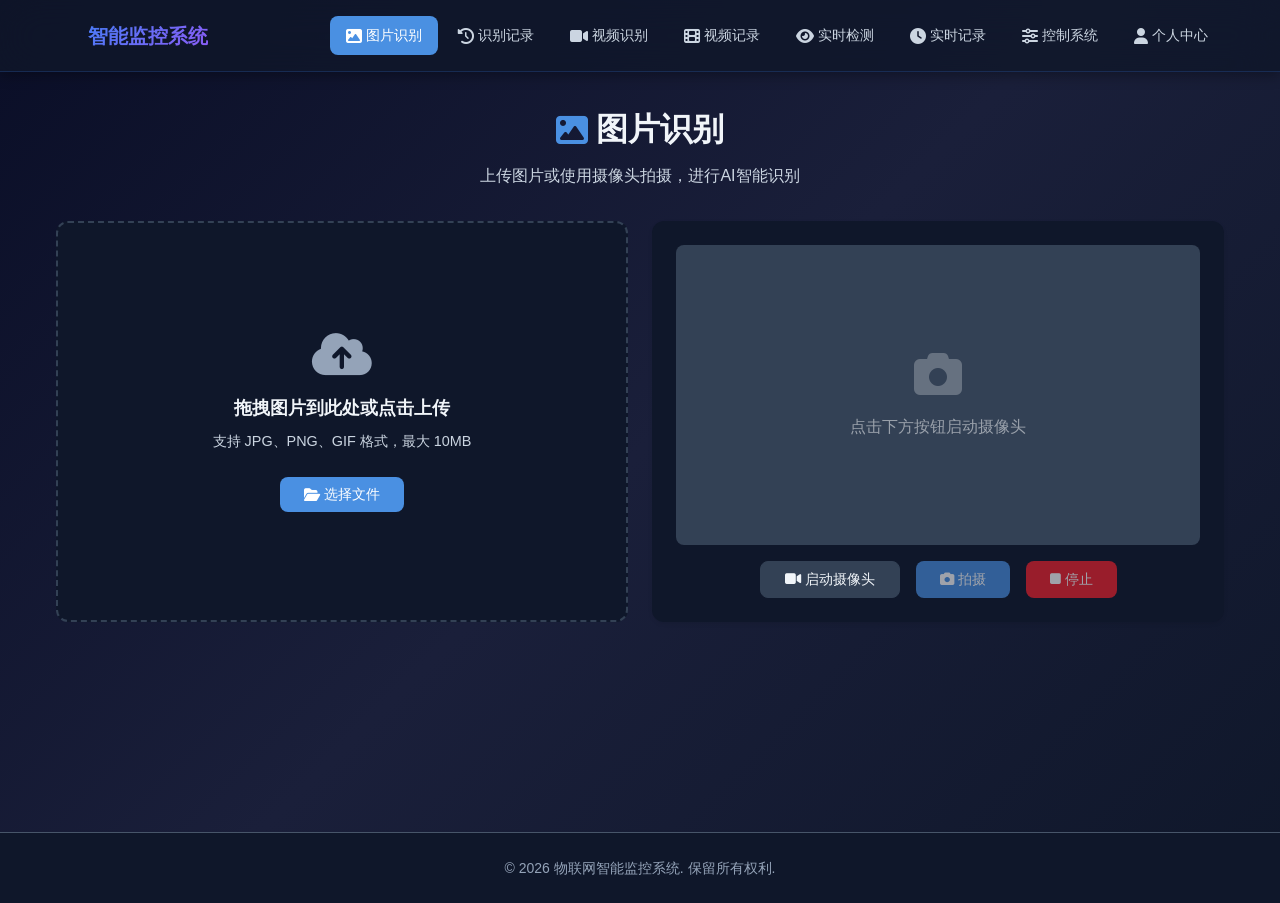
==== index.html @ 93a4303a "首次上传项目：物联网智能监控系统" ====
<!DOCTYPE html>
<html lang="zh-CN">
<head>
    <meta charset="UTF-8">
    <meta name="viewport" content="width=device-width, initial-scale=1.0">
    <meta http-equiv="X-UA-Compatible" content="IE=edge">
    <title>物联网智能监控系统</title>
    
    <!-- 引入样式文件 -->
    <link rel="stylesheet" href="css/style.css">
    <link rel="stylesheet" href="css/components.css">
    
    <!-- 引入图标库（使用Font Awesome CDN） -->
    <link rel="stylesheet" href="https://cdnjs.cloudflare.com/ajax/libs/font-awesome/6.4.0/css/all.min.css">
</head>
<body>
    <!-- 顶部导航栏 -->
    <header class="header">
        <div class="container">
            <div class="header-content">
                <div class="logo">
                    <i class="fas fa-brain"></i>
                    <span>智能监控系统</span>
                </div>
                <nav class="nav-menu" id="navMenu">
                    <a href="#image-recognition" class="nav-item active" data-section="image-recognition">
                        <i class="fas fa-image"></i>
                        <span>图片识别</span>
                    </a>
                    <a href="#recognition-records" class="nav-item" data-section="recognition-records">
                        <i class="fas fa-history"></i>
                        <span>识别记录</span>
                    </a>
                    <a href="#video-recognition" class="nav-item" data-section="video-recognition">
                        <i class="fas fa-video"></i>
                        <span>视频识别</span>
                    </a>
                    <a href="#video-records" class="nav-item" data-section="video-records">
                        <i class="fas fa-film"></i>
                        <span>视频记录</span>
                    </a>
                    <a href="#realtime-detection" class="nav-item" data-section="realtime-detection">
                        <i class="fas fa-eye"></i>
                        <span>实时检测</span>
                    </a>
                    <a href="#realtime-records" class="nav-item" data-section="realtime-records">
                        <i class="fas fa-clock"></i>
                        <span>实时记录</span>
                    </a>
                    <a href="#control-system" class="nav-item" data-section="control-system">
                        <i class="fas fa-sliders-h"></i>
                        <span>控制系统</span>
                    </a>
                    <a href="#profile" class="nav-item" data-section="profile">
                        <i class="fas fa-user"></i>
                        <span>个人中心</span>
                    </a>
                </nav>
                <button class="mobile-menu-toggle" id="mobileMenuToggle">
                    <i class="fas fa-bars"></i>
                </button>
            </div>
        </div>
    </header>

    <!-- 主内容区域 -->
    <main class="main-content">
        <div class="container">
            <!-- 板块1：图片识别 -->
            <section id="image-recognition" class="section active">
                <div class="section-header">
                    <h1><i class="fas fa-image"></i> 图片识别</h1>
                    <p class="section-description">上传图片或使用摄像头拍摄，进行AI智能识别</p>
                </div>
                
                <div class="image-recognition-container">
                    <!-- 上传区域 -->
                    <div class="upload-area" id="uploadArea">
                        <div class="upload-content">
                            <i class="fas fa-cloud-upload-alt upload-icon"></i>
                            <h3>拖拽图片到此处或点击上传</h3>
                            <p>支持 JPG、PNG、GIF 格式，最大 10MB</p>
                            <input type="file" id="fileInput" accept="image/*" hidden>
                            <button class="btn btn-primary" id="uploadBtn">
                                <i class="fas fa-folder-open"></i> 选择文件
                            </button>
                        </div>
                        <div class="upload-preview" id="uploadPreview" style="display: none;">
                            <img id="previewImage" src="" alt="预览图片">
                            <button class="btn-remove" id="removeImage">
                                <i class="fas fa-times"></i>
                            </button>
                        </div>
                    </div>

                    <!-- 摄像头拍摄区域 -->
                    <div class="camera-section">
                        <div class="camera-container" id="cameraContainer">
                            <video id="cameraVideo" autoplay playsinline style="display: none;"></video>
                            <canvas id="cameraCanvas" style="display: none;"></canvas>
                            <div class="camera-placeholder" id="cameraPlaceholder">
                                <i class="fas fa-camera"></i>
                                <p>点击下方按钮启动摄像头</p>
                            </div>
                        </div>
                        <div class="camera-controls">
                            <button class="btn btn-secondary" id="startCameraBtn">
                                <i class="fas fa-video"></i> 启动摄像头
                            </button>
                            <button class="btn btn-primary" id="captureBtn" disabled>
                                <i class="fas fa-camera"></i> 拍摄
                            </button>
                            <button class="btn btn-danger" id="stopCameraBtn" disabled>
                                <i class="fas fa-stop"></i> 停止
                            </button>
                        </div>
                    </div>

                    <!-- 识别按钮区域 -->
                    <div class="recognition-actions" id="recognitionActions" style="display: none;">
                        <button class="btn btn-primary btn-recognize" id="recognizeBtn">
                            <i class="fas fa-search"></i> 开始识别
                        </button>
                        <button class="btn btn-secondary" id="clearImageBtn">
                            <i class="fas fa-times"></i> 清除图片
                        </button>
                    </div>

                    <!-- 识别结果区域 -->
                    <div class="recognition-results" id="recognitionResults" style="display: none;">
                        <h3><i class="fas fa-check-circle"></i> 识别结果</h3>
                        <div class="results-content">
                            <div class="result-image-container">
                                <img id="resultImage" src="" alt="识别图片">
                                <canvas id="resultCanvas"></canvas>
                            </div>
                            <div class="result-details">
                                <div class="result-item">
                                    <label>识别标签：</label>
                                    <span id="resultLabel" class="result-value">-</span>
                                </div>
                                <div class="result-item">
                                    <label>置信度：</label>
                                    <span id="resultConfidence" class="result-value">-</span>
                                </div>
                                <div class="result-item">
                                    <label>识别时间：</label>
                                    <span id="resultTime" class="result-value">-</span>
                                </div>
                                <div class="result-actions">
                                    <button class="btn btn-success" id="saveResultBtn">
                                        <i class="fas fa-save"></i> 保存结果
                                    </button>
                                    <button class="btn btn-secondary" id="newRecognitionBtn">
                                        <i class="fas fa-redo"></i> 重新识别
                                    </button>
                                </div>
                            </div>
                        </div>
                    </div>
                </div>
            </section>

            <!-- 板块2：识别记录 -->
            <section id="recognition-records" class="section">
                <div class="section-header">
                    <h1><i class="fas fa-history"></i> 识别记录</h1>
                    <p class="section-description">查看历史图片识别结果</p>
                </div>
                
                <div class="recognition-records-container">
                    <!-- 工具栏：搜索、筛选、批量操作 -->
                    <div class="records-toolbar card">
                        <div class="toolbar-left">
                            <!-- 搜索框 -->
                            <div class="search-box">
                                <i class="fas fa-search"></i>
                                <input type="text" id="searchInput" placeholder="搜索识别标签或时间...">
                                <button class="btn-clear-search" id="clearSearchBtn" style="display: none;">
                                    <i class="fas fa-times"></i>
                                </button>
                            </div>
                            
                            <!-- 筛选器 -->
                            <select id="filterLabel" class="filter-select">
                                <option value="all">全部标签</option>
                                <option value="人员">人员</option>
                                <option value="车辆">车辆</option>
                                <option value="动物">动物</option>
                                <option value="建筑物">建筑物</option>
                                <option value="植物">植物</option>
                                <option value="设备">设备</option>
                                <option value="标志牌">标志牌</option>
                                <option value="障碍物">障碍物</option>
                                <option value="其他物体">其他物体</option>
                            </select>
                            
                            <select id="filterDate" class="filter-select">
                                <option value="all">全部时间</option>
                                <option value="today">今天</option>
                                <option value="week">本周</option>
                                <option value="month">本月</option>
                            </select>
                        </div>
                        
                        <div class="toolbar-right">
                            <!-- 批量操作按钮 -->
                            <div class="batch-actions" id="batchActions" style="display: none;">
                                <span class="selected-count" id="selectedCount">已选择 0 项</span>
                                <button class="btn btn-danger btn-sm" id="batchDeleteBtn">
                                    <i class="fas fa-trash"></i> 批量删除
                                </button>
                            </div>
                            
                            <!-- 全选/取消全选 -->
                            <button class="btn btn-secondary btn-sm" id="toggleSelectAllBtn">
                                <i class="fas fa-check-square"></i> 全选
                            </button>
                            
                            <!-- 刷新按钮 -->
                            <button class="btn btn-secondary btn-sm" id="refreshRecordsBtn">
                                <i class="fas fa-sync-alt"></i> 刷新
                            </button>
                        </div>
                    </div>
                    
                    <!-- 记录列表 -->
                    <div class="records-list" id="recordsList">
                        <!-- 记录卡片将通过JavaScript动态生成 -->
                        <div class="empty-state" id="emptyState">
                            <i class="fas fa-inbox"></i>
                            <p>暂无识别记录</p>
                            <p class="empty-hint">在"图片识别"板块进行识别后，记录会显示在这里</p>
                        </div>
                    </div>
                    
                    <!-- 分页（可选） -->
                    <div class="records-pagination" id="recordsPagination" style="display: none;">
                        <button class="btn btn-secondary btn-sm" id="prevPageBtn" disabled>
                            <i class="fas fa-chevron-left"></i> 上一页
                        </button>
                        <span class="page-info" id="pageInfo">第 1 页，共 1 页</span>
                        <button class="btn btn-secondary btn-sm" id="nextPageBtn" disabled>
                            下一页 <i class="fas fa-chevron-right"></i>
                        </button>
                    </div>
                </div>
            </section>

            <!-- 板块3：视频识别 -->
            <section id="video-recognition" class="section">
                <div class="section-header">
                    <h1><i class="fas fa-video"></i> 视频识别</h1>
                    <p class="section-description">上传视频或实时视频流识别</p>
                </div>
                
                <div class="video-recognition-container">
                    <!-- 左侧：视频播放区域 -->
                    <div class="video-player-section">
                        <!-- 上传区域 -->
                        <div class="video-upload-area" id="videoUploadArea">
                            <div class="upload-content">
                                <i class="fas fa-cloud-upload-alt upload-icon"></i>
                                <h3>拖拽视频到此处或点击上传</h3>
                                <p>支持 MP4、AVI、MOV 格式，最大 500MB</p>
                                <input type="file" id="videoFileInput" accept="video/*" hidden>
                                <button class="btn btn-primary btn-upload" id="uploadVideoBtn">
                                    <i class="fas fa-folder-open"></i> 选择文件
                                </button>
                            </div>
                        </div>
                        
                        <!-- 视频播放器 -->
                        <div class="video-player-wrapper" id="videoPlayerWrapper" style="display: none;">
                            <div class="video-container">
                                <video id="videoPlayer" controls></video>
                                <canvas id="detectionCanvas"></canvas>
                                <div class="detection-overlay-info" id="overlayInfo"></div>
                            </div>
                            <div class="video-controls">
                                <button class="btn btn-success" id="startDetectionBtn">
                                    <i class="fas fa-play"></i> 开始识别
                                </button>
                                <button class="btn btn-danger" id="stopDetectionBtn" style="display: none;">
                                    <i class="fas fa-stop"></i> 停止识别
                                </button>
                                <button class="btn btn-secondary" id="clearVideoBtn">
                                    <i class="fas fa-times"></i> 清除
                                </button>
                            </div>
                        </div>
                        
                        <!-- WebRTC实时流占位 -->
                        <div class="realtime-stream-section" id="realtimeStreamSection" style="display: none;">
                            <div class="stream-placeholder">
                                <i class="fas fa-satellite-dish"></i>
                                <h3>实时视频流</h3>
                                <p>未来接入WebRTC实时视频流</p>
                                <button class="btn btn-primary" id="connectStreamBtn">
                                    <i class="fas fa-plug"></i> 连接视频流
                                </button>
                            </div>
                        </div>
                    </div>
                    
                    <!-- 右侧：识别结果面板 -->
                    <div class="recognition-results-panel">
                        <div class="panel-header">
                            <h3><i class="fas fa-list"></i> 识别结果</h3>
                            <button class="btn btn-sm btn-secondary" id="clearResultsBtn">
                                <i class="fas fa-trash"></i> 清空
                            </button>
                        </div>
                        <div class="results-list" id="resultsList">
                            <div class="empty-results">
                                <i class="fas fa-inbox"></i>
                                <p>暂无识别结果</p>
                                <p class="hint">上传视频并开始识别后，结果将显示在这里</p>
                            </div>
                        </div>
                    </div>
                </div>
            </section>

            <!-- 板块4：视频记录 -->
            <section id="video-records" class="section">
                <div class="section-header">
                    <h1><i class="fas fa-film"></i> 视频记录</h1>
                    <p class="section-description">查看历史视频识别记录</p>
                </div>
                
                <div class="video-records-container">
                    <!-- 工具栏 -->
                    <div class="video-records-toolbar card">
                        <div class="toolbar-left">
                            <div class="search-box">
                                <i class="fas fa-search"></i>
                                <input type="text" id="videoSearchInput" placeholder="搜索视频名称或时间...">
                                <button class="btn-clear" id="clearVideoSearchBtn" style="display: none;">
                                    <i class="fas fa-times"></i>
                                </button>
                            </div>
                            <select id="videoFilterStatus" class="filter-select">
                                <option value="all">全部状态</option>
                                <option value="completed">已完成</option>
                                <option value="processing">处理中</option>
                                <option value="failed">失败</option>
                            </select>
                        </div>
                        <div class="toolbar-right">
                            <button class="btn btn-secondary btn-sm" id="refreshVideoRecordsBtn">
                                <i class="fas fa-sync-alt"></i> 刷新
                            </button>
                        </div>
                    </div>
                    
                    <!-- 视频记录列表 -->
                    <div class="video-records-grid" id="videoRecordsGrid">
                        <!-- 记录卡片将通过JavaScript动态生成 -->
                    </div>
                    
                    <!-- 分页 -->
                    <div class="video-pagination" id="videoPagination"></div>
                </div>
            </section>

            <!-- 板块5：实时检测 -->
            <section id="realtime-detection" class="section">
                <div class="section-header">
                    <h1><i class="fas fa-eye"></i> 实时检测</h1>
                    <p class="section-description">实时监控画面和检测结果</p>
                </div>
                
                <div class="realtime-detection-container">
                    <!-- 主要内容区域 -->
                    <div class="detection-main">
                        <!-- 控制面板 -->
                        <div class="detection-controls card">
                            <div class="control-group">
                                <h3><i class="fas fa-sliders-h"></i> 检测控制</h3>
                                <div class="control-buttons-group">
                                    <button class="btn btn-success" id="startDetectionBtn">
                                        <i class="fas fa-play"></i> 开始检测
                                    </button>
                                    <button class="btn btn-danger" id="stopDetectionBtn" disabled>
                                        <i class="fas fa-stop"></i> 停止检测
                                    </button>
                                    <button class="btn btn-secondary" id="refreshCamerasBtn">
                                        <i class="fas fa-sync-alt"></i> 刷新画面
                                    </button>
                                </div>
                            </div>
                            
                            <div class="control-group">
                                <h4><i class="fas fa-cog"></i> 检测参数</h4>
                                <div class="param-controls">
                                    <div class="param-item">
                                        <label for="detectionSensitivity">检测灵敏度</label>
                                        <input type="range" id="detectionSensitivity" min="1" max="10" value="5" step="1">
                                        <span class="param-value" id="sensitivityValue">5</span>
                                    </div>
                                    <div class="param-item">
                                        <label for="detectionInterval">检测间隔 (秒)</label>
                                        <input type="number" id="detectionInterval" min="1" max="60" value="2" step="1">
                                    </div>
                                    <div class="param-item">
                                        <label>
                                            <input type="checkbox" id="enableAlerts" checked>
                                            启用报警通知
                                        </label>
                                    </div>
                                    <div class="param-item">
                                        <label>
                                            <input type="checkbox" id="enableSound" checked>
                                            启用声音提示
                                        </label>
                                    </div>
                                </div>
                            </div>
                        </div>
                        
                        <!-- 摄像头画面网格 -->
                        <div class="camera-grid" id="cameraGrid">
                            <!-- 摄像头1 -->
                            <div class="camera-item">
                                <div class="camera-header">
                                    <span class="camera-name">摄像头 01</span>
                                    <span class="camera-status online">
                                        <i class="fas fa-circle"></i> 在线
                                    </span>
                                </div>
                                <div class="camera-view" id="cameraView1">
                                    <canvas class="camera-canvas" id="cameraCanvas1"></canvas>
                                    <div class="detection-overlay" id="overlay1"></div>
                                    <div class="camera-placeholder">
                                        <i class="fas fa-video"></i>
                                        <p>等待启动...</p>
                                    </div>
                                </div>
                                <div class="camera-info">
                                    <span class="detection-count" id="count1">检测: 0</span>
                                    <span class="last-detection" id="last1">--</span>
                                </div>
                            </div>
                            
                            <!-- 摄像头2 -->
                            <div class="camera-item">
                                <div class="camera-header">
                                    <span class="camera-name">摄像头 02</span>
                                    <span class="camera-status online">
                                        <i class="fas fa-circle"></i> 在线
                                    </span>
                                </div>
                                <div class="camera-view" id="cameraView2">
                                    <canvas class="camera-canvas" id="cameraCanvas2"></canvas>
                                    <div class="detection-overlay" id="overlay2"></div>
                                    <div class="camera-placeholder">
                                        <i class="fas fa-video"></i>
                                        <p>等待启动...</p>
                                    </div>
                                </div>
                                <div class="camera-info">
                                    <span class="detection-count" id="count2">检测: 0</span>
                                    <span class="last-detection" id="last2">--</span>
                                </div>
                            </div>
                            
                            <!-- 摄像头3 -->
                            <div class="camera-item">
                                <div class="camera-header">
                                    <span class="camera-name">摄像头 03</span>
                                    <span class="camera-status offline">
                                        <i class="fas fa-circle"></i> 离线
                                    </span>
                                </div>
                                <div class="camera-view" id="cameraView3">
                                    <canvas class="camera-canvas" id="cameraCanvas3"></canvas>
                                    <div class="detection-overlay" id="overlay3"></div>
                                    <div class="camera-placeholder">
                                        <i class="fas fa-video-slash"></i>
                                        <p>摄像头离线</p>
                                    </div>
                                </div>
                                <div class="camera-info">
                                    <span class="detection-count" id="count3">检测: 0</span>
                                    <span class="last-detection" id="last3">--</span>
                                </div>
                            </div>
                            
                            <!-- 摄像头4 -->
                            <div class="camera-item">
                                <div class="camera-header">
                                    <span class="camera-name">摄像头 04</span>
                                    <span class="camera-status online">
                                        <i class="fas fa-circle"></i> 在线
                                    </span>
                                </div>
                                <div class="camera-view" id="cameraView4">
                                    <canvas class="camera-canvas" id="cameraCanvas4"></canvas>
                                    <div class="detection-overlay" id="overlay4"></div>
                                    <div class="camera-placeholder">
                                        <i class="fas fa-video"></i>
                                        <p>等待启动...</p>
                                    </div>
                                </div>
                                <div class="camera-info">
                                    <span class="detection-count" id="count4">检测: 0</span>
                                    <span class="last-detection" id="last4">--</span>
                                </div>
                            </div>
                        </div>
                    </div>
                    
                    <!-- 侧边栏：统计和报警 -->
                    <div class="detection-sidebar">
                        <!-- 检测统计 -->
                        <div class="statistics-panel card">
                            <h3><i class="fas fa-chart-bar"></i> 检测统计</h3>
                            <div class="stats-grid">
                                <div class="stat-card">
                                    <div class="stat-icon total">
                                        <i class="fas fa-eye"></i>
                                    </div>
                                    <div class="stat-content">
                                        <div class="stat-value" id="totalDetections">0</div>
                                        <div class="stat-label">总检测数</div>
                                    </div>
                                </div>
                                <div class="stat-card">
                                    <div class="stat-icon active">
                                        <i class="fas fa-video"></i>
                                    </div>
                                    <div class="stat-content">
                                        <div class="stat-value" id="activeCameras">0</div>
                                        <div class="stat-label">在线摄像头</div>
                                    </div>
                                </div>
                                <div class="stat-card">
                                    <div class="stat-icon alerts">
                                        <i class="fas fa-bell"></i>
                                    </div>
                                    <div class="stat-content">
                                        <div class="stat-value" id="totalAlerts">0</div>
                                        <div class="stat-label">报警次数</div>
                                    </div>
                                </div>
                                <div class="stat-card">
                                    <div class="stat-icon objects">
                                        <i class="fas fa-object-group"></i>
                                    </div>
                                    <div class="stat-content">
                                        <div class="stat-value" id="detectedObjects">0</div>
                                        <div class="stat-label">检测对象</div>
                                    </div>
                                </div>
                            </div>
                        </div>
                        
                        <!-- 报警通知 -->
                        <div class="alerts-panel card">
                            <div class="panel-header">
                                <h3><i class="fas fa-bell"></i> 报警通知</h3>
                                <button class="btn btn-sm btn-secondary" id="clearAlertsBtn">
                                    <i class="fas fa-trash"></i> 清空
                                </button>
                            </div>
                            <div class="alerts-list" id="alertsList">
                                <div class="empty-alerts">
                                    <i class="fas fa-bell-slash"></i>
                                    <p>暂无报警信息</p>
                                </div>
                            </div>
                        </div>
                    </div>
                </div>
            </section>

            <!-- 板块6：实时记录 -->
            <section id="realtime-records" class="section">
                <div class="section-header">
                    <h1><i class="fas fa-clock"></i> 实时记录</h1>
                    <p class="section-description">实时检测的历史记录</p>
                </div>
                
                <div class="realtime-records-container">
                    <!-- 工具栏 -->
                    <div class="records-toolbar card">
                        <div class="toolbar-left">
                            <div class="search-box">
                                <i class="fas fa-search"></i>
                                <input type="text" id="realtimeSearchInput" placeholder="搜索事件、设备或时间...">
                                <button class="btn-clear-search" id="clearRealtimeSearchBtn" style="display: none;">
                                    <i class="fas fa-times"></i>
                                </button>
                            </div>
                            <select id="realtimeFilterType" class="filter-select">
                                <option value="all">全部类型</option>
                                <option value="detection">检测事件</option>
                                <option value="alert">报警事件</option>
                                <option value="control">控制事件</option>
                                <option value="status">状态变化</option>
                            </select>
                            <select id="realtimeFilterDate" class="filter-select">
                                <option value="all">全部时间</option>
                                <option value="today">今天</option>
                                <option value="week">本周</option>
                                <option value="month">本月</option>
                            </select>
                        </div>
                        <div class="toolbar-right">
                            <button class="btn btn-secondary btn-sm" id="exportRecordsBtn">
                                <i class="fas fa-download"></i> 导出
                            </button>
                            <button class="btn btn-secondary btn-sm" id="refreshRealtimeRecordsBtn">
                                <i class="fas fa-sync-alt"></i> 刷新
                            </button>
                        </div>
                    </div>
                    
                    <!-- 统计卡片 -->
                    <div class="records-stats-grid">
                        <div class="stat-card">
                            <div class="stat-icon total">
                                <i class="fas fa-database"></i>
                            </div>
                            <div class="stat-content">
                                <div class="stat-value" id="totalRecords">0</div>
                                <div class="stat-label">总记录数</div>
                            </div>
                        </div>
                        <div class="stat-card">
                            <div class="stat-icon alerts">
                                <i class="fas fa-exclamation-triangle"></i>
                            </div>
                            <div class="stat-content">
                                <div class="stat-value" id="alertRecords">0</div>
                                <div class="stat-label">报警记录</div>
                            </div>
                        </div>
                        <div class="stat-card">
                            <div class="stat-icon today">
                                <i class="fas fa-calendar-day"></i>
                            </div>
                            <div class="stat-content">
                                <div class="stat-value" id="todayRecords">0</div>
                                <div class="stat-label">今日记录</div>
                            </div>
                        </div>
                    </div>
                    
                    <!-- 记录列表 -->
                    <div class="realtime-records-list" id="realtimeRecordsList">
                        <!-- 记录将通过JavaScript动态生成 -->
                    </div>
                    
                    <!-- 分页 -->
                    <div class="records-pagination" id="realtimePagination"></div>
                </div>
            </section>

            <!-- 板块7：控制系统 -->
            <section id="control-system" class="section">
                <div class="section-header">
                    <h1><i class="fas fa-sliders-h"></i> 控制系统</h1>
                    <p class="section-description">设备远程控制面板</p>
                </div>
                
                <div class="control-system-container">
                    <!-- 设备状态概览 -->
                    <div class="status-overview card">
                        <h3><i class="fas fa-chart-line"></i> 设备状态概览</h3>
                        <div class="status-stats">
                            <div class="stat-item">
                                <div class="stat-icon online">
                                    <i class="fas fa-circle"></i>
                                </div>
                                <div class="stat-info">
                                    <div class="stat-value" id="onlineCount">0</div>
                                    <div class="stat-label">在线设备</div>
                                </div>
                            </div>
                            <div class="stat-item">
                                <div class="stat-icon offline">
                                    <i class="fas fa-circle"></i>
                                </div>
                                <div class="stat-info">
                                    <div class="stat-value" id="offlineCount">0</div>
                                    <div class="stat-label">离线设备</div>
                                </div>
                            </div>
                            <div class="stat-item">
                                <div class="stat-icon running">
                                    <i class="fas fa-play-circle"></i>
                                </div>
                                <div class="stat-info">
                                    <div class="stat-value" id="runningCount">0</div>
                                    <div class="stat-label">运行中</div>
                                </div>
                            </div>
                            <div class="stat-item">
                                <div class="stat-icon stopped">
                                    <i class="fas fa-stop-circle"></i>
                                </div>
                                <div class="stat-info">
                                    <div class="stat-value" id="stoppedCount">0</div>
                                    <div class="stat-label">已停止</div>
                                </div>
                            </div>
                        </div>
                        <div class="status-refresh">
                            <button class="btn btn-secondary" id="refreshStatusBtn">
                                <i class="fas fa-sync-alt"></i> 刷新状态
                            </button>
                            <span class="last-update" id="lastUpdateTime">最后更新：--</span>
                        </div>
                    </div>

                    <!-- 主要内容区域 -->
                    <div class="control-main-content">
                        <!-- 左侧：设备分组树 -->
                        <div class="device-tree-panel card">
                            <div class="panel-header">
                                <h3><i class="fas fa-sitemap"></i> 设备分组</h3>
                                <button class="btn btn-sm btn-primary" id="addGroupBtn">
                                    <i class="fas fa-plus"></i> 添加分组
                                </button>
                            </div>
                            <div class="device-tree" id="deviceTree">
                                <!-- 树形结构将通过JavaScript动态生成 -->
                            </div>
                        </div>

                        <!-- 右侧：设备详情和控制面板 -->
                        <div class="device-detail-panel card">
                            <div id="noDeviceSelected" class="no-selection">
                                <i class="fas fa-mouse-pointer"></i>
                                <p>请从左侧选择一个设备</p>
                            </div>

                            <!-- 设备详情（选中设备后显示） -->
                            <div id="deviceDetail" style="display: none;">
                                <!-- 设备基本信息 -->
                                <div class="device-info">
                                    <div class="device-header">
                                        <div class="device-title">
                                            <h3 id="deviceName">设备名称</h3>
                                            <span class="device-status-badge" id="deviceStatusBadge">
                                                <i class="fas fa-circle"></i> 离线
                                            </span>
                                        </div>
                                        <div class="device-id">
                                            <span>设备ID：</span>
                                            <span id="deviceId">--</span>
                                        </div>
                                    </div>
                                    <div class="device-meta">
                                        <div class="meta-item">
                                            <i class="fas fa-tag"></i>
                                            <span>分组：</span>
                                            <span id="deviceGroup">--</span>
                                        </div>
                                        <div class="meta-item">
                                            <i class="fas fa-clock"></i>
                                            <span>最后在线：</span>
                                            <span id="deviceLastOnline">--</span>
                                        </div>
                                        <div class="meta-item">
                                            <i class="fas fa-info-circle"></i>
                                            <span>运行状态：</span>
                                            <span id="deviceRunStatus">--</span>
                                        </div>
                                    </div>
                                </div>

                                <!-- 控制面板 -->
                                <div class="control-panel">
                                    <h4><i class="fas fa-sliders-h"></i> 设备控制</h4>
                                    <div class="control-buttons">
                                        <button class="btn btn-success" id="startDeviceBtn" data-action="start">
                                            <i class="fas fa-play"></i> 启动
                                        </button>
                                        <button class="btn btn-danger" id="stopDeviceBtn" data-action="stop">
                                            <i class="fas fa-stop"></i> 停止
                                        </button>
                                        <button class="btn btn-warning" id="restartDeviceBtn" data-action="restart">
                                            <i class="fas fa-redo"></i> 重启
                                        </button>
                                    </div>
                                </div>

                                <!-- 设备参数设置 -->
                                <div class="device-settings">
                                    <h4><i class="fas fa-cog"></i> 参数设置</h4>
                                    <form id="deviceSettingsForm" class="settings-form">
                                        <div class="form-group">
                                            <label for="devicePower">功率设置 (%)</label>
                                            <input type="range" id="devicePower" name="power" min="0" max="100" value="50" step="1">
                                            <span class="range-value" id="powerValue">50%</span>
                                        </div>
                                        <div class="form-group">
                                            <label for="deviceSpeed">运行速度</label>
                                            <select id="deviceSpeed" name="speed">
                                                <option value="low">低速</option>
                                                <option value="medium" selected>中速</option>
                                                <option value="high">高速</option>
                                            </select>
                                        </div>
                                        <div class="form-group">
                                            <label for="deviceMode">运行模式</label>
                                            <select id="deviceMode" name="mode">
                                                <option value="auto" selected>自动</option>
                                                <option value="manual">手动</option>
                                                <option value="scheduled">定时</option>
                                            </select>
                                        </div>
                                        <div class="form-group">
                                            <label for="deviceInterval">检测间隔 (秒)</label>
                                            <input type="number" id="deviceInterval" name="interval" min="1" max="3600" value="10">
                                        </div>
                                        <div class="form-group">
                                            <label>
                                                <input type="checkbox" id="deviceAutoRestart" name="autoRestart">
                                                异常自动重启
                                            </label>
                                        </div>
                                        <div class="form-actions">
                                            <button type="submit" class="btn btn-primary">
                                                <i class="fas fa-save"></i> 保存设置
                                            </button>
                                            <button type="button" class="btn btn-secondary" id="resetSettingsBtn">
                                                <i class="fas fa-undo"></i> 重置
                                            </button>
                                        </div>
                                    </form>
                                </div>
                            </div>
                        </div>
                    </div>

                    <!-- 操作日志 -->
                    <div class="operation-logs card">
                        <div class="panel-header">
                            <h3><i class="fas fa-list-alt"></i> 操作日志</h3>
                            <div class="log-controls">
                                <button class="btn btn-sm btn-secondary" id="clearLogsBtn">
                                    <i class="fas fa-trash"></i> 清空日志
                                </button>
                                <button class="btn btn-sm btn-secondary" id="exportLogsBtn">
                                    <i class="fas fa-download"></i> 导出
                                </button>
                            </div>
                        </div>
                        <div class="log-filters">
                            <select id="logFilterType" class="filter-select">
                                <option value="all">全部类型</option>
                                <option value="start">启动</option>
                                <option value="stop">停止</option>
                                <option value="restart">重启</option>
                                <option value="settings">设置</option>
                            </select>
                            <select id="logFilterDevice" class="filter-select">
                                <option value="all">全部设备</option>
                            </select>
                        </div>
                        <div class="logs-container" id="logsContainer">
                            <!-- 日志列表将通过JavaScript动态生成 -->
                        </div>
                    </div>
                </div>
            </section>

            <!-- 板块8：个人中心 -->
            <section id="profile" class="section">
                <div class="section-header">
                    <h1><i class="fas fa-user"></i> 个人中心</h1>
                    <p class="section-description">用户信息和系统设置</p>
                </div>
                
                <div class="profile-container">
                    <!-- 用户信息卡片 -->
                    <div class="profile-card user-info-card card">
                        <div class="user-avatar-section">
                            <div class="avatar-wrapper">
                                <img src="https://via.placeholder.com/120" alt="用户头像" id="userAvatar">
                                <button class="avatar-edit-btn">
                                    <i class="fas fa-camera"></i>
                                </button>
                            </div>
                            <h2 id="userName">管理员</h2>
                            <p id="userEmail">admin@monitoring.com</p>
                            <div class="user-badges">
                                <span class="badge badge-vip">
                                    <i class="fas fa-crown"></i> VIP用户
                                </span>
                            </div>
                        </div>
                    </div>
                    
                    <!-- 系统设置卡片 -->
                    <div class="profile-card settings-card card">
                        <h3><i class="fas fa-cog"></i> 系统设置</h3>
                        <div class="settings-list">
                            <div class="setting-item">
                                <div class="setting-info">
                                    <i class="fas fa-palette"></i>
                                    <div>
                                        <span class="setting-label">主题切换</span>
                                        <span class="setting-desc">深色/浅色模式</span>
                                    </div>
                                </div>
                                <label class="switch">
                                    <input type="checkbox" id="themeToggle" checked>
                                    <span class="slider"></span>
                                </label>
                            </div>
                            
                            <div class="setting-item">
                                <div class="setting-info">
                                    <i class="fas fa-bell"></i>
                                    <div>
                                        <span class="setting-label">通知设置</span>
                                        <span class="setting-desc">接收系统通知</span>
                                    </div>
                                </div>
                                <label class="switch">
                                    <input type="checkbox" id="notificationToggle" checked>
                                    <span class="slider"></span>
                                </label>
                            </div>
                            
                            <div class="setting-item">
                                <div class="setting-info">
                                    <i class="fas fa-language"></i>
                                    <div>
                                        <span class="setting-label">语言选择</span>
                                        <span class="setting-desc">界面语言</span>
                                    </div>
                                </div>
                                <select class="language-select" id="languageSelect">
                                    <option value="zh-CN">简体中文</option>
                                    <option value="en-US">English</option>
                                    <option value="ja-JP">日本語</option>
                                </select>
                            </div>
                        </div>
                    </div>
                    
                    <!-- 使用统计卡片 -->
                    <div class="profile-card stats-card card">
                        <h3><i class="fas fa-chart-pie"></i> 使用统计</h3>
                        <div class="stats-grid">
                            <div class="stat-item">
                                <div class="stat-icon video">
                                    <i class="fas fa-video"></i>
                                </div>
                                <div class="stat-content">
                                    <div class="stat-value" id="totalVideos">0</div>
                                    <div class="stat-label">处理视频</div>
                                </div>
                            </div>
                            <div class="stat-item">
                                <div class="stat-icon detection">
                                    <i class="fas fa-eye"></i>
                                </div>
                                <div class="stat-content">
                                    <div class="stat-value" id="totalDetections">0</div>
                                    <div class="stat-label">识别次数</div>
                                </div>
                            </div>
                            <div class="stat-item">
                                <div class="stat-icon time">
                                    <i class="fas fa-clock"></i>
                                </div>
                                <div class="stat-content">
                                    <div class="stat-value" id="totalTime">0h</div>
                                    <div class="stat-label">使用时长</div>
                                </div>
                            </div>
                        </div>
                        
                        <!-- 图表占位 -->
                        <div class="chart-placeholder">
                            <canvas id="usageChart"></canvas>
                            <p class="chart-note">未来接入真实统计图表API</p>
                        </div>
                    </div>
                    
                    <!-- 登录历史卡片 -->
                    <div class="profile-card login-history-card card">
                        <h3><i class="fas fa-history"></i> 登录历史</h3>
                        <div class="login-history-list" id="loginHistoryList">
                            <!-- 登录历史将通过JavaScript动态生成 -->
                        </div>
                    </div>
                </div>
            </section>
        </div>
    </main>

    <!-- 页脚 -->
    <footer class="footer">
        <div class="container">
            <p>&copy; 2026 物联网智能监控系统. 保留所有权利.</p>
        </div>
    </footer>

    <!-- 操作确认对话框（全局） -->
    <div id="confirmDialog" class="modal" style="display: none;">
        <div class="modal-content">
            <div class="modal-header">
                <h3 id="confirmDialogTitle">确认操作</h3>
                <button class="modal-close" id="confirmDialogClose">
                    <i class="fas fa-times"></i>
                </button>
            </div>
            <div class="modal-body">
                <p id="confirmDialogMessage">确定要执行此操作吗？</p>
            </div>
            <div class="modal-footer">
                <button class="btn btn-secondary" id="confirmDialogCancel">取消</button>
                <button class="btn btn-primary" id="confirmDialogConfirm">确认</button>
            </div>
        </div>
    </div>

    <!-- 记录详情模态框 -->
    <div id="recordDetailModal" class="modal" style="display: none;">
        <div class="modal-content modal-large">
            <div class="modal-header">
                <h3><i class="fas fa-info-circle"></i> 识别记录详情</h3>
                <button class="modal-close" id="recordDetailClose">
                    <i class="fas fa-times"></i>
                </button>
            </div>
            <div class="modal-body">
                <div class="record-detail-content">
                    <div class="detail-image-section">
                        <img id="detailImage" src="" alt="识别图片">
                        <canvas id="detailCanvas"></canvas>
                    </div>
                    <div class="detail-info-section">
                        <div class="detail-item">
                            <label>识别标签：</label>
                            <span id="detailLabel" class="detail-value">-</span>
                        </div>
                        <div class="detail-item">
                            <label>置信度：</label>
                            <span id="detailConfidence" class="detail-value">-</span>
                        </div>
                        <div class="detail-item">
                            <label>识别时间：</label>
                            <span id="detailTime" class="detail-value">-</span>
                        </div>
                        <div class="detail-item">
                            <label>记录ID：</label>
                            <span id="detailId" class="detail-value">-</span>
                        </div>
                    </div>
                </div>
            </div>
            <div class="modal-footer">
                <button class="btn btn-danger" id="deleteRecordBtn">
                    <i class="fas fa-trash"></i> 删除记录
                </button>
                <button class="btn btn-secondary" id="closeDetailBtn">关闭</button>
            </div>
        </div>
    </div>

    <!-- 视频详情模态框 -->
    <div id="videoDetailModal" class="modal" style="display: none;">
        <div class="modal-content modal-large">
            <div class="modal-header">
                <h3><i class="fas fa-info-circle"></i> 视频详情</h3>
                <button class="modal-close" id="closeVideoDetailBtn">
                    <i class="fas fa-times"></i>
                </button>
            </div>
            <div class="modal-body" id="videoDetailContent">
                <!-- 详情内容将通过JavaScript动态生成 -->
            </div>
        </div>
    </div>

    <!-- 引入JavaScript文件 -->
    <script src="js/main.js"></script>
    <script src="js/modules/imageRecognition.js"></script>
    <script src="js/modules/recognitionRecords.js"></script>
    <script src="js/modules/videoRecognition.js"></script>
    <script src="js/modules/videoRecords.js"></script>
    <script src="js/modules/realtimeDetection.js"></script>
    <script src="js/modules/realtimeRecords.js"></script>
    <script src="js/modules/profile.js"></script>
    <script src="js/modules/controlSystem.js"></script>
</body>
</html>
---- css/style.css ----
/* ============================================
   物联网智能监控系统 - 主样式文件
   包含：全局样式、布局、主题、响应式设计
   ============================================ */

/* ========== CSS变量定义（主题色） ========== */
:root {
    /* 主色调 */
    --primary-color: #4a90e2;
    --primary-dark: #357abd;
    --primary-light: #6ba3e8;
    
    /* 辅助色 */
    --success-color: #52c41a;
    --warning-color: #faad14;
    --danger-color: #f5222d;
    --info-color: #1890ff;
    
    /* 背景色（深色科技感主题） */
    --bg-primary: #0f172a;
    --bg-secondary: #1e293b;
    --bg-tertiary: #334155;
    
    /* 文字颜色 */
    --text-primary: #f1f5f9;
    --text-secondary: #cbd5e1;
    --text-tertiary: #94a3b8;
    --text-inverse: #ffffff;
    
    /* 边框颜色 */
    --border-color: #334155;
    --border-light: #475569;
    
    /* 阴影 */
    --shadow-sm: 0 2px 4px rgba(0, 0, 0, 0.08);
    --shadow-md: 0 4px 12px rgba(0, 0, 0, 0.12);
    --shadow-lg: 0 8px 24px rgba(0, 0, 0, 0.16);
    
    /* 间距 */
    --spacing-xs: 4px;
    --spacing-sm: 8px;
    --spacing-md: 16px;
    --spacing-lg: 24px;
    --spacing-xl: 32px;
    
    /* 圆角 */
    --radius-sm: 4px;
    --radius-md: 8px;
    --radius-lg: 12px;
    
    /* 过渡动画 */
    --transition: all 0.3s ease;
}

/* ========== 全局重置样式 ========== */
* {
    margin: 0;
    padding: 0;
    box-sizing: border-box;
}

html {
    font-size: 16px;
    scroll-behavior: smooth;
}

body {
    font-family: -apple-system, BlinkMacSystemFont, 'Segoe UI', 'PingFang SC', 'Hiragino Sans GB',
        'Microsoft YaHei', 'Helvetica Neue', Helvetica, Arial, sans-serif;
    background: linear-gradient(135deg, #0a0e27 0%, #1a1f3a 50%, #0f172a 100%);
    background-attachment: fixed;
    color: var(--text-primary);
    line-height: 1.6;
    -webkit-font-smoothing: antialiased;
    -moz-osx-font-smoothing: grayscale;
    min-height: 100vh;
}

/* ========== 容器布局 ========== */
.container {
    max-width: 1200px;
    margin: 0 auto;
    padding: 0 var(--spacing-md);
}

/* ========== 顶部导航栏 ========== */
.header {
    background: rgba(15, 23, 42, 0.8);
    backdrop-filter: blur(20px);
    box-shadow: 0 4px 12px rgba(0, 0, 0, 0.3);
    position: sticky;
    top: 0;
    z-index: 1000;
    border-bottom: 1px solid rgba(59, 130, 246, 0.2);
}

.header-content {
    display: flex;
    align-items: center;
    justify-content: space-between;
    padding: var(--spacing-md) 0;
}

/* Logo样式 */
.logo {
    display: flex;
    align-items: center;
    gap: var(--spacing-sm);
    font-size: 1.25rem;
    font-weight: 600;
    background: linear-gradient(135deg, #3b82f6, #8b5cf6);
    -webkit-background-clip: text;
    -webkit-text-fill-color: transparent;
    background-clip: text;
    text-decoration: none;
}

.logo i {
    font-size: 1.5rem;
    color: #3b82f6;
    filter: drop-shadow(0 0 8px rgba(59, 130, 246, 0.5));
}

/* 导航菜单 */
.nav-menu {
    display: flex;
    gap: var(--spacing-xs);
    flex-wrap: wrap;
}

.nav-item {
    display: flex;
    align-items: center;
    gap: var(--spacing-xs);
    padding: var(--spacing-sm) var(--spacing-md);
    color: var(--text-secondary);
    text-decoration: none;
    border-radius: var(--radius-md);
    transition: var(--transition);
    font-size: 0.9rem;
}

.nav-item:hover {
    background-color: var(--bg-secondary);
    color: var(--primary-color);
}

.nav-item.active {
    background-color: var(--primary-color);
    color: var(--text-inverse);
}

.nav-item i {
    font-size: 1rem;
}

/* 移动端菜单切换按钮（汉堡菜单） */
.mobile-menu-toggle {
    display: none;
    background: none;
    border: none;
    font-size: 1.5rem;
    color: var(--text-primary);
    cursor: pointer;
    padding: var(--spacing-sm);
    transition: var(--transition);
}

.mobile-menu-toggle:hover {
    color: var(--primary-color);
}

.mobile-menu-toggle:focus {
    outline: 2px solid var(--primary-color);
    outline-offset: 2px;
}

/* ========== 主内容区域 ========== */
.main-content {
    min-height: calc(100vh - 140px);
    padding: var(--spacing-xl) 0;
}

/* 板块容器 */
.section {
    display: none;
    animation: fadeIn 0.3s ease;
}

.section.active {
    display: block;
}

@keyframes fadeIn {
    from {
        opacity: 0;
        transform: translateY(10px);
    }
    to {
        opacity: 1;
        transform: translateY(0);
    }
}

/* 板块标题 */
.section-header {
    margin-bottom: var(--spacing-xl);
    text-align: center;
}

.section-header h1 {
    font-size: 2rem;
    margin-bottom: var(--spacing-sm);
    color: var(--text-primary);
    display: flex;
    align-items: center;
    justify-content: center;
    gap: var(--spacing-sm);
}

.section-header h1 i {
    color: var(--primary-color);
}

.section-description {
    color: var(--text-secondary);
    font-size: 1rem;
}

/* 欢迎页面样式 */
.welcome-container {
    text-align: center;
    padding: var(--spacing-xl) 0;
    max-width: 900px;
    margin: 0 auto;
}

.welcome-icon {
    font-size: 4rem;
    color: var(--primary-color);
    margin-bottom: var(--spacing-lg);
    animation: bounce 2s infinite;
}

@keyframes bounce {
    0%, 100% {
        transform: translateY(0);
    }
    50% {
        transform: translateY(-10px);
    }
}

.welcome-container h1 {
    font-size: 2.5rem;
    margin-bottom: var(--spacing-md);
    color: var(--text-primary);
}

.welcome-description {
    font-size: 1.1rem;
    color: var(--text-secondary);
    margin-bottom: var(--spacing-xl);
    line-height: 1.8;
}

.welcome-features {
    display: grid;
    grid-template-columns: repeat(auto-fit, minmax(200px, 1fr));
    gap: var(--spacing-lg);
    margin-bottom: var(--spacing-xl);
}

.feature-item {
    padding: var(--spacing-lg);
    background-color: var(--bg-primary);
    border-radius: var(--radius-lg);
    box-shadow: var(--shadow-sm);
    transition: var(--transition);
}

.feature-item:hover {
    transform: translateY(-5px);
    box-shadow: var(--shadow-md);
}

.feature-item i {
    font-size: 2.5rem;
    color: var(--primary-color);
    margin-bottom: var(--spacing-md);
}

.feature-item h3 {
    font-size: 1.2rem;
    margin-bottom: var(--spacing-sm);
    color: var(--text-primary);
}

.feature-item p {
    color: var(--text-secondary);
    font-size: 0.9rem;
}

.welcome-action {
    margin-top: var(--spacing-xl);
    padding: var(--spacing-lg);
    background-color: var(--bg-primary);
    border-radius: var(--radius-lg);
    box-shadow: var(--shadow-sm);
}

.welcome-action p {
    color: var(--text-secondary);
    font-size: 1rem;
}

/* 占位提示（开发中） */
.coming-soon {
    text-align: center;
    padding: var(--spacing-xl) * 2;
    color: var(--text-tertiary);
}

.coming-soon i {
    font-size: 3rem;
    margin-bottom: var(--spacing-md);
    opacity: 0.5;
}

/* ========== 页脚 ========== */
.footer {
    background-color: var(--bg-primary);
    border-top: 1px solid var(--border-light);
    padding: var(--spacing-lg) 0;
    text-align: center;
    color: var(--text-tertiary);
    font-size: 0.875rem;
}

/* ========== 响应式设计 ========== */

/* 平板设备（768px - 1024px） */
@media (max-width: 1024px) {
    .container {
        padding: 0 var(--spacing-md);
    }
    
    .nav-menu {
        gap: var(--spacing-xs);
    }
    
    .nav-item span {
        display: none;
    }
    
    .nav-item {
        padding: var(--spacing-sm);
    }
    
    .welcome-features {
        grid-template-columns: repeat(2, 1fr);
    }
}

/* 移动设备（小于768px） */
@media (max-width: 768px) {
    html {
        font-size: 14px;
    }
    
    .header-content {
        flex-wrap: wrap;
    }
    
    /* 显示汉堡菜单按钮 */
    .mobile-menu-toggle {
        display: block;
    }
    
    /* 默认隐藏导航菜单 */
    .nav-menu {
        display: none;
        width: 100%;
        flex-direction: column;
        margin-top: var(--spacing-md);
        gap: var(--spacing-xs);
        background-color: var(--bg-primary);
        border-radius: var(--radius-md);
        box-shadow: var(--shadow-md);
        padding: var(--spacing-sm);
    }
    
    /* 显示导航菜单（当active类存在时） */
    .nav-menu.active {
        display: flex;
    }
    
    .nav-item {
        width: 100%;
        justify-content: flex-start;
        padding: var(--spacing-md);
    }
    
    /* 移动端显示文字 */
    .nav-item span {
        display: inline;
    }
    
    .section-header h1 {
        font-size: 1.5rem;
    }
    
    .main-content {
        padding: var(--spacing-lg) 0;
    }
    
    .welcome-container h1 {
        font-size: 2rem;
    }
    
    .welcome-features {
        grid-template-columns: 1fr;
    }
    
    .welcome-icon {
        font-size: 3rem;
    }
}

/* 小屏手机（小于480px） */
@media (max-width: 480px) {
    .container {
        padding: 0 var(--spacing-sm);
    }
    
    .section-header h1 {
        font-size: 1.25rem;
        flex-direction: column;
        gap: var(--spacing-xs);
    }
    
    .welcome-container h1 {
        font-size: 1.5rem;
    }
    
    .welcome-description {
        font-size: 1rem;
    }
}
---- css/components.css ----
/* ============================================
   组件样式文件
   包含：按钮、卡片、表单、上传区域等通用组件
   ============================================ */

/* ========== 按钮组件 ========== */
.btn {
    display: inline-flex;
    align-items: center;
    justify-content: center;
    gap: var(--spacing-xs);
    padding: var(--spacing-sm) var(--spacing-lg);
    border: none;
    border-radius: var(--radius-md);
    font-size: 0.9rem;
    font-weight: 500;
    cursor: pointer;
    transition: var(--transition);
    text-decoration: none;
    white-space: nowrap;
}

.btn:disabled {
    opacity: 0.6;
    cursor: not-allowed;
}

.btn-primary {
    background-color: var(--primary-color);
    color: var(--text-inverse);
}

.btn-primary:hover:not(:disabled) {
    background-color: var(--primary-dark);
    transform: translateY(-1px);
    box-shadow: var(--shadow-md);
}

.btn-secondary {
    background-color: var(--bg-tertiary);
    color: var(--text-primary);
    border: 1px solid var(--border-color);
}

.btn-secondary:hover:not(:disabled) {
    background-color: var(--bg-secondary);
    border-color: var(--primary-color);
}

.btn-success {
    background-color: var(--success-color);
    color: var(--text-inverse);
}

.btn-success:hover:not(:disabled) {
    opacity: 0.9;
    transform: translateY(-1px);
    box-shadow: var(--shadow-md);
}

.btn-danger {
    background-color: var(--danger-color);
    color: var(--text-inverse);
}

.btn-danger:hover:not(:disabled) {
    opacity: 0.9;
    transform: translateY(-1px);
    box-shadow: var(--shadow-md);
}

/* ========== 卡片组件 ========== */
.card {
    background-color: var(--bg-primary);
    border-radius: var(--radius-lg);
    padding: var(--spacing-lg);
    box-shadow: var(--shadow-sm);
    border: 1px solid var(--border-light);
    transition: var(--transition);
}

.card:hover {
    box-shadow: var(--shadow-md);
}

/* ========== 图片识别板块样式 ========== */
.image-recognition-container {
    display: grid;
    grid-template-columns: 1fr 1fr;
    gap: var(--spacing-lg);
    margin-bottom: var(--spacing-lg);
}

/* 上传区域 */
.upload-area {
    background-color: var(--bg-primary);
    border: 2px dashed var(--border-color);
    border-radius: var(--radius-lg);
    padding: var(--spacing-xl);
    text-align: center;
    transition: var(--transition);
    position: relative;
    min-height: 300px;
    display: flex;
    align-items: center;
    justify-content: center;
}

.upload-area:hover {
    border-color: var(--primary-color);
    background-color: var(--bg-tertiary);
}

.upload-area.dragover {
    border-color: var(--primary-color);
    background-color: rgba(74, 144, 226, 0.05);
}

.upload-content {
    width: 100%;
}

.upload-icon {
    font-size: 3rem;
    color: var(--text-tertiary);
    margin-bottom: var(--spacing-md);
}

.upload-content h3 {
    font-size: 1.1rem;
    margin-bottom: var(--spacing-sm);
    color: var(--text-primary);
}

.upload-content p {
    color: var(--text-secondary);
    font-size: 0.9rem;
    margin-bottom: var(--spacing-lg);
}

/* 预览区域 */
.upload-preview {
    position: relative;
    width: 100%;
    height: 100%;
    display: flex;
    align-items: center;
    justify-content: center;
}

.upload-preview img {
    max-width: 100%;
    max-height: 400px;
    border-radius: var(--radius-md);
    box-shadow: var(--shadow-md);
}

.btn-remove {
    position: absolute;
    top: var(--spacing-sm);
    right: var(--spacing-sm);
    background-color: var(--danger-color);
    color: var(--text-inverse);
    border: none;
    border-radius: 50%;
    width: 32px;
    height: 32px;
    display: flex;
    align-items: center;
    justify-content: center;
    cursor: pointer;
    transition: var(--transition);
    box-shadow: var(--shadow-md);
}

.btn-remove:hover {
    transform: scale(1.1);
    box-shadow: var(--shadow-lg);
}

/* 摄像头区域 */
.camera-section {
    background-color: var(--bg-primary);
    border-radius: var(--radius-lg);
    padding: var(--spacing-lg);
    box-shadow: var(--shadow-sm);
}

.camera-container {
    width: 100%;
    min-height: 300px;
    background-color: var(--bg-tertiary);
    border-radius: var(--radius-md);
    margin-bottom: var(--spacing-md);
    position: relative;
    overflow: hidden;
    display: flex;
    align-items: center;
    justify-content: center;
}

.camera-placeholder {
    text-align: center;
    color: var(--text-tertiary);
}

.camera-placeholder i {
    font-size: 3rem;
    margin-bottom: var(--spacing-md);
    opacity: 0.5;
}

#cameraVideo {
    width: 100%;
    max-height: 400px;
    border-radius: var(--radius-md);
}

#cameraCanvas {
    display: none;
}

.camera-controls {
    display: flex;
    gap: var(--spacing-md);
    justify-content: center;
    flex-wrap: wrap;
}

/* 识别按钮区域 */
.recognition-actions {
    grid-column: 1 / -1;
    display: flex;
    gap: var(--spacing-md);
    justify-content: center;
    margin-top: var(--spacing-lg);
    padding: var(--spacing-md);
    background-color: var(--bg-primary);
    border-radius: var(--radius-lg);
    box-shadow: var(--shadow-sm);
}

.btn-recognize {
    min-width: 150px;
    font-size: 1rem;
    padding: var(--spacing-md) var(--spacing-xl);
}

/* 识别结果区域 */
.recognition-results {
    grid-column: 1 / -1;
    background-color: var(--bg-primary);
    border-radius: var(--radius-lg);
    padding: var(--spacing-lg);
    box-shadow: var(--shadow-sm);
    margin-top: var(--spacing-lg);
}

.recognition-results h3 {
    margin-bottom: var(--spacing-lg);
    color: var(--text-primary);
    display: flex;
    align-items: center;
    gap: var(--spacing-sm);
}

.recognition-results h3 i {
    color: var(--success-color);
}

.results-content {
    display: grid;
    grid-template-columns: 1fr 1fr;
    gap: var(--spacing-lg);
}

.result-image-container {
    position: relative;
    width: 100%;
}

.result-image-container img {
    width: 100%;
    border-radius: var(--radius-md);
    box-shadow: var(--shadow-md);
}

#resultCanvas {
    position: absolute;
    top: 0;
    left: 0;
    width: 100%;
    height: 100%;
    pointer-events: none;
}

.result-details {
    display: flex;
    flex-direction: column;
    gap: var(--spacing-md);
}

.result-item {
    display: flex;
    align-items: center;
    padding: var(--spacing-md);
    background-color: var(--bg-secondary);
    border-radius: var(--radius-md);
}

.result-item label {
    font-weight: 500;
    color: var(--text-secondary);
    min-width: 100px;
}

.result-value {
    color: var(--text-primary);
    font-weight: 600;
    flex: 1;
}

.result-actions {
    display: flex;
    gap: var(--spacing-md);
    margin-top: var(--spacing-md);
}

/* ========== 响应式设计 ========== */

/* 平板设备 */
@media (max-width: 1024px) {
    .image-recognition-container {
        grid-template-columns: 1fr;
    }
    
    .results-content {
        grid-template-columns: 1fr;
    }
}

/* 移动设备 */
@media (max-width: 768px) {
    .upload-area {
        min-height: 250px;
        padding: var(--spacing-lg);
    }
    
    .camera-container {
        min-height: 250px;
    }
    
    .camera-controls {
        flex-direction: column;
    }
    
    .camera-controls .btn {
        width: 100%;
    }
    
    .result-actions {
        flex-direction: column;
    }
    
    .result-actions .btn {
        width: 100%;
    }
    
    .recognition-actions {
        flex-direction: column;
    }
    
    .recognition-actions .btn {
        width: 100%;
    }
}

/* ========== 识别记录板块样式 ========== */
.recognition-records-container {
    display: flex;
    flex-direction: column;
    gap: var(--spacing-lg);
}

/* 工具栏 */
.records-toolbar {
    display: flex;
    align-items: center;
    justify-content: space-between;
    gap: var(--spacing-md);
    flex-wrap: wrap;
    padding: var(--spacing-md) var(--spacing-lg);
}

.toolbar-left {
    display: flex;
    align-items: center;
    gap: var(--spacing-md);
    flex-wrap: wrap;
    flex: 1;
}

.toolbar-right {
    display: flex;
    align-items: center;
    gap: var(--spacing-sm);
    flex-wrap: wrap;
}

/* 搜索框 */
.search-box {
    position: relative;
    display: flex;
    align-items: center;
    flex: 1;
    min-width: 200px;
    max-width: 400px;
}

.search-box i {
    position: absolute;
    left: var(--spacing-md);
    color: var(--text-tertiary);
    pointer-events: none;
}

.search-box input {
    width: 100%;
    padding: var(--spacing-sm) var(--spacing-md) var(--spacing-sm) 2.5rem;
    border: 1px solid var(--border-color);
    border-radius: var(--radius-md);
    background-color: var(--bg-primary);
    color: var(--text-primary);
    font-size: 0.9rem;
    transition: var(--transition);
}

.search-box input:focus {
    outline: none;
    border-color: var(--primary-color);
    box-shadow: 0 0 0 2px rgba(74, 144, 226, 0.1);
}

.btn-clear-search {
    position: absolute;
    right: var(--spacing-sm);
    background: none;
    border: none;
    color: var(--text-tertiary);
    cursor: pointer;
    padding: var(--spacing-xs);
    display: flex;
    align-items: center;
    justify-content: center;
    transition: var(--transition);
}

.btn-clear-search:hover {
    color: var(--text-primary);
}

.filter-select {
    padding: var(--spacing-sm) var(--spacing-md);
    border: 1px solid var(--border-color);
    border-radius: var(--radius-md);
    background-color: var(--bg-primary);
    color: var(--text-primary);
    font-size: 0.9rem;
    cursor: pointer;
    min-width: 120px;
    transition: var(--transition);
}

.filter-select:focus {
    outline: none;
    border-color: var(--primary-color);
}

/* 批量操作 */
.batch-actions {
    display: flex;
    align-items: center;
    gap: var(--spacing-md);
    padding: var(--spacing-sm) var(--spacing-md);
    background-color: rgba(74, 144, 226, 0.1);
    border-radius: var(--radius-md);
}

.selected-count {
    font-size: 0.9rem;
    color: var(--primary-color);
    font-weight: 500;
}

/* 记录列表 */
.records-list {
    display: grid;
    grid-template-columns: repeat(auto-fill, minmax(280px, 1fr));
    gap: var(--spacing-lg);
    min-height: 400px;
}

/* 空状态 */
.empty-state {
    grid-column: 1 / -1;
    text-align: center;
    padding: var(--spacing-xl) * 2;
    color: var(--text-tertiary);
}

.empty-state i {
    font-size: 4rem;
    margin-bottom: var(--spacing-md);
    opacity: 0.5;
}

.empty-state p {
    font-size: 1.1rem;
    margin-bottom: var(--spacing-sm);
    color: var(--text-secondary);
}

.empty-hint {
    font-size: 0.9rem;
    color: var(--text-tertiary);
}

/* 记录卡片 */
.record-card {
    background-color: var(--bg-primary);
    border-radius: var(--radius-lg);
    padding: var(--spacing-md);
    box-shadow: var(--shadow-sm);
    border: 2px solid transparent;
    transition: var(--transition);
    position: relative;
    cursor: pointer;
    display: flex;
    flex-direction: column;
    gap: var(--spacing-sm);
}

.record-card:hover {
    box-shadow: var(--shadow-md);
    transform: translateY(-2px);
    border-color: var(--primary-color);
}

.record-card.selected {
    border-color: var(--primary-color);
    background-color: rgba(74, 144, 226, 0.05);
}

.record-checkbox {
    position: absolute;
    top: var(--spacing-sm);
    left: var(--spacing-sm);
    z-index: 10;
}

.record-checkbox input[type="checkbox"] {
    width: 20px;
    height: 20px;
    cursor: pointer;
    accent-color: var(--primary-color);
}

.record-thumbnail {
    width: 100%;
    height: 200px;
    border-radius: var(--radius-md);
    overflow: hidden;
    background-color: var(--bg-tertiary);
    display: flex;
    align-items: center;
    justify-content: center;
    margin-top: var(--spacing-sm);
}

.record-thumbnail img {
    width: 100%;
    height: 100%;
    object-fit: cover;
    transition: var(--transition);
}

.record-thumbnail:hover img {
    transform: scale(1.05);
}

.record-info {
    display: flex;
    flex-direction: column;
    gap: var(--spacing-xs);
    flex: 1;
}

.record-label,
.record-confidence,
.record-time {
    display: flex;
    align-items: center;
    gap: var(--spacing-xs);
    font-size: 0.875rem;
    color: var(--text-secondary);
}

.record-label i {
    color: var(--primary-color);
    width: 16px;
}

.record-confidence i {
    color: var(--success-color);
    width: 16px;
}

.record-time i {
    color: var(--text-tertiary);
    width: 16px;
}

.record-label span {
    font-weight: 600;
    color: var(--text-primary);
}

.record-confidence span {
    color: var(--success-color);
    font-weight: 500;
}

.record-actions {
    display: flex;
    gap: var(--spacing-sm);
    justify-content: flex-end;
    margin-top: var(--spacing-xs);
}

.btn-action {
    width: 32px;
    height: 32px;
    border: none;
    border-radius: var(--radius-md);
    display: flex;
    align-items: center;
    justify-content: center;
    cursor: pointer;
    transition: var(--transition);
    font-size: 0.875rem;
}

.btn-view {
    background-color: rgba(74, 144, 226, 0.1);
    color: var(--primary-color);
}

.btn-view:hover {
    background-color: var(--primary-color);
    color: var(--text-inverse);
}

.btn-delete {
    background-color: rgba(245, 34, 45, 0.1);
    color: var(--danger-color);
}

.btn-delete:hover {
    background-color: var(--danger-color);
    color: var(--text-inverse);
}

/* 分页 */
.records-pagination {
    display: flex;
    align-items: center;
    justify-content: center;
    gap: var(--spacing-md);
    padding: var(--spacing-lg);
}

.page-info {
    font-size: 0.9rem;
    color: var(--text-secondary);
}

/* 记录详情模态框 */
.modal-large {
    max-width: 800px;
    width: 95%;
}

.record-detail-content {
    display: grid;
    grid-template-columns: 1fr 1fr;
    gap: var(--spacing-lg);
}

.detail-image-section {
    position: relative;
    width: 100%;
}

.detail-image-section img {
    width: 100%;
    border-radius: var(--radius-md);
    box-shadow: var(--shadow-md);
}

#detailCanvas {
    position: absolute;
    top: 0;
    left: 0;
    width: 100%;
    height: 100%;
    pointer-events: none;
}

.detail-info-section {
    display: flex;
    flex-direction: column;
    gap: var(--spacing-md);
}

.detail-item {
    padding: var(--spacing-md);
    background-color: var(--bg-secondary);
    border-radius: var(--radius-md);
}

.detail-item label {
    display: block;
    font-weight: 500;
    color: var(--text-secondary);
    margin-bottom: var(--spacing-xs);
    font-size: 0.9rem;
}

.detail-value {
    display: block;
    font-size: 1.1rem;
    color: var(--text-primary);
    font-weight: 600;
}

/* ========== 识别记录响应式设计 ========== */

/* 平板设备 */
@media (max-width: 1024px) {
    .records-list {
        grid-template-columns: repeat(auto-fill, minmax(240px, 1fr));
    }
    
    .record-detail-content {
        grid-template-columns: 1fr;
    }
}

/* 移动设备 */
@media (max-width: 768px) {
    .records-toolbar {
        flex-direction: column;
        align-items: stretch;
    }
    
    .toolbar-left,
    .toolbar-right {
        width: 100%;
        justify-content: space-between;
    }
    
    .search-box {
        max-width: 100%;
    }
    
    .records-list {
        grid-template-columns: repeat(auto-fill, minmax(150px, 1fr));
        gap: var(--spacing-md);
    }
    
    .record-thumbnail {
        height: 150px;
    }
    
    .batch-actions {
        width: 100%;
        justify-content: space-between;
    }
    
    .records-pagination {
        flex-direction: column;
        gap: var(--spacing-sm);
    }
    
    .modal-large {
        width: 98%;
        max-height: 90vh;
        overflow-y: auto;
    }
    
    .record-detail-content {
        grid-template-columns: 1fr;
    }
}

/* ========== 控制系统板块样式 ========== */
.control-system-container {
    display: flex;
    flex-direction: column;
    gap: var(--spacing-lg);
}

/* 设备状态概览 */
.status-overview {
    margin-bottom: var(--spacing-md);
}

.status-overview h3 {
    margin-bottom: var(--spacing-lg);
    color: var(--text-primary);
    display: flex;
    align-items: center;
    gap: var(--spacing-sm);
}

.status-stats {
    display: grid;
    grid-template-columns: repeat(auto-fit, minmax(200px, 1fr));
    gap: var(--spacing-md);
    margin-bottom: var(--spacing-lg);
}

.stat-item {
    display: flex;
    align-items: center;
    gap: var(--spacing-md);
    padding: var(--spacing-md);
    background-color: var(--bg-secondary);
    border-radius: var(--radius-md);
    transition: var(--transition);
}

.stat-item:hover {
    background-color: var(--bg-tertiary);
    transform: translateY(-2px);
    box-shadow: var(--shadow-sm);
}

.stat-icon {
    width: 48px;
    height: 48px;
    border-radius: 50%;
    display: flex;
    align-items: center;
    justify-content: center;
    font-size: 1.5rem;
}

.stat-icon.online {
    background-color: rgba(82, 196, 26, 0.1);
    color: var(--success-color);
}

.stat-icon.offline {
    background-color: rgba(245, 34, 45, 0.1);
    color: var(--danger-color);
}

.stat-icon.running {
    background-color: rgba(24, 144, 255, 0.1);
    color: var(--info-color);
}

.stat-icon.stopped {
    background-color: rgba(140, 140, 140, 0.1);
    color: var(--text-tertiary);
}

.stat-info {
    flex: 1;
}

.stat-value {
    font-size: 1.5rem;
    font-weight: 600;
    color: var(--text-primary);
    line-height: 1.2;
}

.stat-label {
    font-size: 0.875rem;
    color: var(--text-secondary);
    margin-top: var(--spacing-xs);
}

.status-refresh {
    display: flex;
    align-items: center;
    justify-content: space-between;
    padding-top: var(--spacing-md);
    border-top: 1px solid var(--border-light);
}

.last-update {
    font-size: 0.875rem;
    color: var(--text-tertiary);
}

/* 主要内容区域 */
.control-main-content {
    display: grid;
    grid-template-columns: 300px 1fr;
    gap: var(--spacing-lg);
}

/* 设备树面板 */
.device-tree-panel {
    max-height: 600px;
    overflow-y: auto;
}

.panel-header {
    display: flex;
    align-items: center;
    justify-content: space-between;
    margin-bottom: var(--spacing-md);
    padding-bottom: var(--spacing-md);
    border-bottom: 1px solid var(--border-light);
}

.panel-header h3 {
    font-size: 1.1rem;
    color: var(--text-primary);
    display: flex;
    align-items: center;
    gap: var(--spacing-sm);
    margin: 0;
}

.btn-sm {
    padding: var(--spacing-xs) var(--spacing-sm);
    font-size: 0.8rem;
}

.device-tree {
    display: flex;
    flex-direction: column;
    gap: var(--spacing-xs);
}

.tree-group {
    margin-bottom: var(--spacing-sm);
}

.tree-group-header {
    display: flex;
    align-items: center;
    gap: var(--spacing-sm);
    padding: var(--spacing-sm) var(--spacing-md);
    background-color: var(--bg-secondary);
    border-radius: var(--radius-md);
    cursor: pointer;
    transition: var(--transition);
    user-select: none;
}

.tree-group-header:hover {
    background-color: var(--bg-tertiary);
}

.tree-group-header i {
    color: var(--primary-color);
    font-size: 0.9rem;
}

.group-name {
    flex: 1;
    font-weight: 500;
    color: var(--text-primary);
}

.group-count {
    font-size: 0.875rem;
    color: var(--text-tertiary);
}

.tree-group-content {
    margin-top: var(--spacing-xs);
    padding-left: var(--spacing-md);
    display: flex;
    flex-direction: column;
    gap: var(--spacing-xs);
}

.tree-group-content.collapsed {
    display: none;
}

.tree-device {
    display: flex;
    align-items: center;
    gap: var(--spacing-sm);
    padding: var(--spacing-sm) var(--spacing-md);
    border-radius: var(--radius-md);
    cursor: pointer;
    transition: var(--transition);
    border: 1px solid transparent;
}

.tree-device:hover {
    background-color: var(--bg-secondary);
    border-color: var(--border-color);
}

.tree-device.selected {
    background-color: rgba(74, 144, 226, 0.1);
    border-color: var(--primary-color);
}

.tree-device .status-indicator {
    font-size: 0.5rem;
    color: var(--text-tertiary);
}

.tree-device.online .status-indicator {
    color: var(--success-color);
}

.tree-device.offline .status-indicator {
    color: var(--danger-color);
}

.device-name {
    flex: 1;
    font-size: 0.9rem;
    color: var(--text-primary);
}

.device-status {
    font-size: 0.75rem;
    color: var(--text-tertiary);
    padding: 2px 6px;
    background-color: var(--bg-tertiary);
    border-radius: var(--radius-sm);
}

/* 设备详情面板 */
.device-detail-panel {
    min-height: 600px;
}

.no-selection {
    display: flex;
    flex-direction: column;
    align-items: center;
    justify-content: center;
    height: 400px;
    color: var(--text-tertiary);
}

.no-selection i {
    font-size: 3rem;
    margin-bottom: var(--spacing-md);
    opacity: 0.5;
}

.device-info {
    margin-bottom: var(--spacing-lg);
    padding-bottom: var(--spacing-lg);
    border-bottom: 1px solid var(--border-light);
}

.device-header {
    display: flex;
    align-items: center;
    justify-content: space-between;
    margin-bottom: var(--spacing-md);
}

.device-title {
    display: flex;
    align-items: center;
    gap: var(--spacing-md);
}

.device-title h3 {
    margin: 0;
    font-size: 1.25rem;
    color: var(--text-primary);
}

.device-status-badge {
    display: inline-flex;
    align-items: center;
    gap: var(--spacing-xs);
    padding: var(--spacing-xs) var(--spacing-sm);
    border-radius: var(--radius-md);
    font-size: 0.875rem;
    font-weight: 500;
}

.device-status-badge.online {
    background-color: rgba(82, 196, 26, 0.1);
    color: var(--success-color);
}

.device-status-badge.offline {
    background-color: rgba(245, 34, 45, 0.1);
    color: var(--danger-color);
}

.device-status-badge i {
    font-size: 0.5rem;
}

.device-id {
    font-size: 0.875rem;
    color: var(--text-secondary);
}

.device-meta {
    display: grid;
    grid-template-columns: repeat(auto-fit, minmax(200px, 1fr));
    gap: var(--spacing-md);
}

.meta-item {
    display: flex;
    align-items: center;
    gap: var(--spacing-sm);
    font-size: 0.9rem;
    color: var(--text-secondary);
}

.meta-item i {
    color: var(--primary-color);
}

.status-running {
    color: var(--success-color);
    font-weight: 500;
}

.status-stopped {
    color: var(--text-tertiary);
    font-weight: 500;
}

/* 控制面板 */
.control-panel {
    margin-bottom: var(--spacing-lg);
    padding-bottom: var(--spacing-lg);
    border-bottom: 1px solid var(--border-light);
}

.control-panel h4 {
    margin-bottom: var(--spacing-md);
    color: var(--text-primary);
    display: flex;
    align-items: center;
    gap: var(--spacing-sm);
}

.control-buttons {
    display: flex;
    gap: var(--spacing-md);
    flex-wrap: wrap;
}

.btn-warning {
    background-color: var(--warning-color);
    color: var(--text-inverse);
}

.btn-warning:hover:not(:disabled) {
    opacity: 0.9;
    transform: translateY(-1px);
    box-shadow: var(--shadow-md);
}

/* 设备设置 */
.device-settings h4 {
    margin-bottom: var(--spacing-md);
    color: var(--text-primary);
    display: flex;
    align-items: center;
    gap: var(--spacing-sm);
}

.settings-form {
    display: flex;
    flex-direction: column;
    gap: var(--spacing-md);
}

.form-group {
    display: flex;
    flex-direction: column;
    gap: var(--spacing-sm);
}

.form-group label {
    font-weight: 500;
    color: var(--text-primary);
    font-size: 0.9rem;
}

.form-group input[type="range"] {
    width: 100%;
    height: 6px;
    border-radius: var(--radius-sm);
    background: var(--bg-secondary);
    outline: none;
    -webkit-appearance: none;
}

.form-group input[type="range"]::-webkit-slider-thumb {
    -webkit-appearance: none;
    appearance: none;
    width: 18px;
    height: 18px;
    border-radius: 50%;
    background: var(--primary-color);
    cursor: pointer;
}

.form-group input[type="range"]::-moz-range-thumb {
    width: 18px;
    height: 18px;
    border-radius: 50%;
    background: var(--primary-color);
    cursor: pointer;
    border: none;
}

.range-value {
    font-weight: 600;
    color: var(--primary-color);
    font-size: 0.9rem;
}

.form-group select,
.form-group input[type="number"] {
    padding: var(--spacing-sm) var(--spacing-md);
    border: 1px solid var(--border-color);
    border-radius: var(--radius-md);
    background-color: var(--bg-primary);
    color: var(--text-primary);
    font-size: 0.9rem;
    transition: var(--transition);
}

.form-group select:focus,
.form-group input[type="number"]:focus {
    outline: none;
    border-color: var(--primary-color);
    box-shadow: 0 0 0 2px rgba(74, 144, 226, 0.1);
}

.form-group input[type="checkbox"] {
    width: 18px;
    height: 18px;
    cursor: pointer;
    accent-color: var(--primary-color);
}

.form-group label:has(input[type="checkbox"]) {
    display: flex;
    align-items: center;
    gap: var(--spacing-sm);
    cursor: pointer;
}

.form-actions {
    display: flex;
    gap: var(--spacing-md);
    margin-top: var(--spacing-md);
}

/* 操作日志 */
.operation-logs {
    margin-top: var(--spacing-lg);
}

.log-controls {
    display: flex;
    gap: var(--spacing-sm);
}

.log-filters {
    display: flex;
    gap: var(--spacing-md);
    margin-bottom: var(--spacing-md);
    flex-wrap: wrap;
}

.filter-select {
    padding: var(--spacing-sm) var(--spacing-md);
    border: 1px solid var(--border-color);
    border-radius: var(--radius-md);
    background-color: var(--bg-primary);
    color: var(--text-primary);
    font-size: 0.875rem;
    cursor: pointer;
    min-width: 150px;
}

.logs-container {
    max-height: 400px;
    overflow-y: auto;
    display: flex;
    flex-direction: column;
    gap: var(--spacing-sm);
}

.no-logs {
    text-align: center;
    padding: var(--spacing-xl);
    color: var(--text-tertiary);
}

.log-item {
    display: flex;
    align-items: flex-start;
    gap: var(--spacing-md);
    padding: var(--spacing-md);
    background-color: var(--bg-secondary);
    border-radius: var(--radius-md);
    border-left: 3px solid transparent;
    transition: var(--transition);
}

.log-item:hover {
    background-color: var(--bg-tertiary);
}

.log-item.success {
    border-left-color: var(--success-color);
}

.log-item.error {
    border-left-color: var(--danger-color);
}

.log-icon {
    width: 32px;
    height: 32px;
    display: flex;
    align-items: center;
    justify-content: center;
    border-radius: 50%;
    background-color: var(--bg-tertiary);
    color: var(--primary-color);
    flex-shrink: 0;
}

.log-content {
    flex: 1;
    min-width: 0;
}

.log-header {
    display: flex;
    align-items: center;
    gap: var(--spacing-md);
    margin-bottom: var(--spacing-xs);
    flex-wrap: wrap;
}

.log-action {
    font-weight: 600;
    color: var(--text-primary);
    font-size: 0.9rem;
}

.log-device {
    font-size: 0.875rem;
    color: var(--text-secondary);
    padding: 2px 8px;
    background-color: var(--bg-tertiary);
    border-radius: var(--radius-sm);
}

.log-message {
    font-size: 0.875rem;
    color: var(--text-secondary);
    margin-bottom: var(--spacing-xs);
}

.log-time {
    font-size: 0.75rem;
    color: var(--text-tertiary);
}

.log-status {
    display: flex;
    align-items: center;
    flex-shrink: 0;
}

.log-status i {
    font-size: 1.25rem;
}

.log-item.success .log-status i {
    color: var(--success-color);
}

.log-item.error .log-status i {
    color: var(--danger-color);
}

/* 确认对话框（模态框） */
.modal {
    display: none;
    position: fixed;
    top: 0;
    left: 0;
    width: 100%;
    height: 100%;
    background-color: rgba(0, 0, 0, 0.5);
    z-index: 10000;
    align-items: center;
    justify-content: center;
    animation: fadeIn 0.3s ease;
}

.modal-content {
    background-color: var(--bg-primary);
    border-radius: var(--radius-lg);
    box-shadow: var(--shadow-lg);
    max-width: 500px;
    width: 90%;
    max-height: 90vh;
    overflow: hidden;
    display: flex;
    flex-direction: column;
    animation: slideUp 0.3s ease;
}

@keyframes slideUp {
    from {
        transform: translateY(20px);
        opacity: 0;
    }
    to {
        transform: translateY(0);
        opacity: 1;
    }
}

.modal-header {
    display: flex;
    align-items: center;
    justify-content: space-between;
    padding: var(--spacing-lg);
    border-bottom: 1px solid var(--border-light);
}

.modal-header h3 {
    margin: 0;
    font-size: 1.1rem;
    color: var(--text-primary);
}

.modal-close {
    background: none;
    border: none;
    font-size: 1.25rem;
    color: var(--text-secondary);
    cursor: pointer;
    padding: var(--spacing-xs);
    transition: var(--transition);
}

.modal-close:hover {
    color: var(--text-primary);
}

.modal-body {
    padding: var(--spacing-lg);
    color: var(--text-primary);
}

.modal-footer {
    display: flex;
    gap: var(--spacing-md);
    justify-content: flex-end;
    padding: var(--spacing-lg);
    border-top: 1px solid var(--border-light);
}

/* ========== 控制系统响应式设计 ========== */

/* 平板设备 */
@media (max-width: 1024px) {
    .control-main-content {
        grid-template-columns: 250px 1fr;
    }
    
    .status-stats {
        grid-template-columns: repeat(2, 1fr);
    }
}

/* 移动设备 */
@media (max-width: 768px) {
    .control-main-content {
        grid-template-columns: 1fr;
    }
    
    .device-tree-panel {
        max-height: 300px;
    }
    
    .status-stats {
        grid-template-columns: repeat(2, 1fr);
    }
    
    .device-header {
        flex-direction: column;
        align-items: flex-start;
        gap: var(--spacing-sm);
    }
    
    .device-meta {
        grid-template-columns: 1fr;
    }
    
    .control-buttons {
        flex-direction: column;
    }
    
    .control-buttons .btn {
        width: 100%;
    }
    
    .form-actions {
        flex-direction: column;
    }
    
    .form-actions .btn {
        width: 100%;
    }
    
    .log-header {
        flex-direction: column;
        align-items: flex-start;
        gap: var(--spacing-xs);
    }
    
    .modal-content {
        width: 95%;
    }
    
    .modal-footer {
        flex-direction: column;
    }
    
    .modal-footer .btn {
        width: 100%;
    }
}

/* ========== 视频识别模块样式 ========== */
.video-recognition-container {
    display: grid;
    grid-template-columns: 2fr 1fr;
    gap: var(--spacing-lg);
}

.video-player-section {
    display: flex;
    flex-direction: column;
    gap: var(--spacing-lg);
}

.video-upload-area {
    background: linear-gradient(135deg, rgba(59, 130, 246, 0.1), rgba(139, 92, 246, 0.1));
    border: 2px dashed rgba(59, 130, 246, 0.3);
    border-radius: var(--radius-lg);
    padding: var(--spacing-xl);
    text-align: center;
    transition: var(--transition);
    min-height: 300px;
    display: flex;
    align-items: center;
    justify-content: center;
}

.video-upload-area:hover,
.video-upload-area.dragover {
    border-color: var(--primary-color);
    background: linear-gradient(135deg, rgba(59, 130, 246, 0.2), rgba(139, 92, 246, 0.2));
    transform: translateY(-2px);
    box-shadow: 0 8px 24px rgba(59, 130, 246, 0.2);
}

.video-player-wrapper {
    background: var(--bg-primary);
    border-radius: var(--radius-lg);
    padding: var(--spacing-lg);
    box-shadow: var(--shadow-md);
    border: 1px solid rgba(59, 130, 246, 0.2);
}

.video-container {
    position: relative;
    width: 100%;
    border-radius: var(--radius-md);
    overflow: hidden;
    background: #000;
}

.video-container video {
    width: 100%;
    display: block;
}

#detectionCanvas {
    position: absolute;
    top: 0;
    left: 0;
    width: 100%;
    height: 100%;
    pointer-events: none;
}

.video-controls {
    display: flex;
    gap: var(--spacing-md);
    margin-top: var(--spacing-md);
    justify-content: center;
}

.recognition-results-panel {
    background: var(--bg-primary);
    border-radius: var(--radius-lg);
    padding: var(--spacing-lg);
    box-shadow: var(--shadow-md);
    border: 1px solid rgba(59, 130, 246, 0.2);
    max-height: 800px;
    display: flex;
    flex-direction: column;
}

.panel-header {
    display: flex;
    justify-content: space-between;
    align-items: center;
    margin-bottom: var(--spacing-md);
    padding-bottom: var(--spacing-md);
    border-bottom: 1px solid var(--border-light);
}

.panel-header h3 {
    margin: 0;
    font-size: 1.1rem;
    color: var(--text-primary);
    display: flex;
    align-items: center;
    gap: var(--spacing-sm);
}

.results-list {
    flex: 1;
    overflow-y: auto;
    display: flex;
    flex-direction: column;
    gap: var(--spacing-sm);
}

.empty-results {
    text-align: center;
    padding: var(--spacing-xl);
    color: var(--text-tertiary);
}

.empty-results i {
    font-size: 3rem;
    margin-bottom: var(--spacing-md);
    opacity: 0.5;
}

.result-card {
    background: var(--bg-secondary);
    border-radius: var(--radius-md);
    padding: var(--spacing-md);
    border-left: 3px solid var(--primary-color);
    transition: var(--transition);
}

.result-card:hover {
    background: var(--bg-tertiary);
    transform: translateX(4px);
}

.result-header {
    display: flex;
    justify-content: space-between;
    align-items: center;
    margin-bottom: var(--spacing-xs);
}

.result-label {
    font-weight: 600;
    color: var(--text-primary);
}

.result-confidence {
    color: var(--success-color);
    font-weight: 500;
}

.result-time {
    font-size: 0.875rem;
    color: var(--text-tertiary);
}

/* ========== 视频记录模块样式 ========== */
.video-records-container {
    display: flex;
    flex-direction: column;
    gap: var(--spacing-lg);
}

.video-records-toolbar {
    display: flex;
    justify-content: space-between;
    align-items: center;
    gap: var(--spacing-md);
    flex-wrap: wrap;
    padding: var(--spacing-md) var(--spacing-lg);
}

.video-records-grid {
    display: grid;
    grid-template-columns: repeat(auto-fill, minmax(280px, 1fr));
    gap: var(--spacing-lg);
}

.video-record-card {
    background: var(--bg-primary);
    border-radius: var(--radius-lg);
    overflow: hidden;
    box-shadow: var(--shadow-sm);
    border: 1px solid var(--border-light);
    transition: var(--transition);
    cursor: pointer;
}

.video-record-card:hover {
    transform: translateY(-4px);
    box-shadow: var(--shadow-lg);
    border-color: var(--primary-color);
}

.video-thumbnail {
    position: relative;
    width: 100%;
    height: 180px;
    background: var(--bg-tertiary);
    overflow: hidden;
}

.video-thumbnail img {
    width: 100%;
    height: 100%;
    object-fit: cover;
}

.video-duration {
    position: absolute;
    bottom: var(--spacing-sm);
    right: var(--spacing-sm);
    background: rgba(0, 0, 0, 0.7);
    color: #fff;
    padding: 4px 8px;
    border-radius: var(--radius-sm);
    font-size: 0.75rem;
}

.video-status-badge {
    position: absolute;
    top: var(--spacing-sm);
    right: var(--spacing-sm);
    padding: 4px 8px;
    border-radius: var(--radius-sm);
    font-size: 0.75rem;
    font-weight: 500;
}

.video-status-badge.success {
    background: var(--success-color);
    color: #fff;
}

.video-status-badge.warning {
    background: var(--warning-color);
    color: #fff;
}

.video-status-badge.danger {
    background: var(--danger-color);
    color: #fff;
}

.video-info {
    padding: var(--spacing-md);
}

.video-name {
    font-size: 1rem;
    font-weight: 600;
    color: var(--text-primary);
    margin-bottom: var(--spacing-sm);
}

.video-meta {
    display: flex;
    flex-direction: column;
    gap: var(--spacing-xs);
    font-size: 0.875rem;
    color: var(--text-secondary);
    margin-bottom: var(--spacing-sm);
}

.video-size {
    font-size: 0.75rem;
    color: var(--text-tertiary);
}

/* ========== 实时检测模块样式 ========== */
.realtime-detection-container {
    display: grid;
    grid-template-columns: 1fr 350px;
    gap: var(--spacing-lg);
}

.detection-main {
    display: flex;
    flex-direction: column;
    gap: var(--spacing-lg);
}

.detection-controls {
    padding: var(--spacing-lg);
}

.control-group {
    margin-bottom: var(--spacing-lg);
}

.control-group:last-child {
    margin-bottom: 0;
}

.control-group h3,
.control-group h4 {
    margin-bottom: var(--spacing-md);
    color: var(--text-primary);
    display: flex;
    align-items: center;
    gap: var(--spacing-sm);
}

.control-buttons-group {
    display: flex;
    gap: var(--spacing-md);
    flex-wrap: wrap;
}

.param-controls {
    display: flex;
    flex-direction: column;
    gap: var(--spacing-md);
}

.param-item {
    display: flex;
    align-items: center;
    gap: var(--spacing-md);
}

.param-item label {
    min-width: 120px;
    font-size: 0.9rem;
    color: var(--text-primary);
}

.param-item input[type="range"] {
    flex: 1;
}

.param-value {
    min-width: 30px;
    text-align: center;
    font-weight: 600;
    color: var(--primary-color);
}

.camera-grid {
    display: grid;
    grid-template-columns: repeat(2, 1fr);
    gap: var(--spacing-lg);
}

.camera-item {
    background: var(--bg-primary);
    border-radius: var(--radius-lg);
    padding: var(--spacing-md);
    box-shadow: var(--shadow-sm);
    border: 1px solid var(--border-light);
}

.camera-header {
    display: flex;
    justify-content: space-between;
    align-items: center;
    margin-bottom: var(--spacing-sm);
}

.camera-name {
    font-weight: 600;
    color: var(--text-primary);
}

.camera-status {
    font-size: 0.875rem;
    display: flex;
    align-items: center;
    gap: var(--spacing-xs);
}

.camera-status.online {
    color: var(--success-color);
}

.camera-status.offline {
    color: var(--text-tertiary);
}

.camera-view {
    position: relative;
    width: 100%;
    height: 240px;
    background: #000;
    border-radius: var(--radius-md);
    overflow: hidden;
    margin-bottom: var(--spacing-sm);
}

.camera-canvas {
    width: 100%;
    height: 100%;
    display: block;
}

.detection-overlay {
    position: absolute;
    top: 0;
    left: 0;
    width: 100%;
    height: 100%;
    pointer-events: none;
}

.detection-overlay.alert-flash {
    animation: flash 0.5s;
}

@keyframes flash {
    0%, 100% { background: transparent; }
    50% { background: rgba(239, 68, 68, 0.3); }
}

.camera-placeholder {
    position: absolute;
    top: 0;
    left: 0;
    width: 100%;
    height: 100%;
    display: flex;
    flex-direction: column;
    align-items: center;
    justify-content: center;
    color: rgba(255, 255, 255, 0.5);
}

.camera-placeholder i {
    font-size: 3rem;
    margin-bottom: var(--spacing-md);
}

.camera-info {
    display: flex;
    justify-content: space-between;
    font-size: 0.875rem;
    color: var(--text-secondary);
}

.detection-sidebar {
    display: flex;
    flex-direction: column;
    gap: var(--spacing-lg);
}

.statistics-panel,
.alerts-panel {
    padding: var(--spacing-lg);
}

.stats-grid {
    display: grid;
    grid-template-columns: repeat(2, 1fr);
    gap: var(--spacing-md);
    margin-top: var(--spacing-md);
}

.stat-card {
    display: flex;
    align-items: center;
    gap: var(--spacing-md);
    padding: var(--spacing-md);
    background: var(--bg-secondary);
    border-radius: var(--radius-md);
}

.stat-icon {
    width: 48px;
    height: 48px;
    border-radius: 50%;
    display: flex;
    align-items: center;
    justify-content: center;
    font-size: 1.5rem;
}

.stat-icon.total {
    background: rgba(59, 130, 246, 0.1);
    color: var(--primary-color);
}

.stat-icon.active {
    background: rgba(82, 196, 26, 0.1);
    color: var(--success-color);
}

.stat-icon.alerts {
    background: rgba(239, 68, 68, 0.1);
    color: var(--danger-color);
}

.stat-icon.objects {
    background: rgba(250, 173, 20, 0.1);
    color: var(--warning-color);
}

.stat-content {
    flex: 1;
}

.stat-value {
    font-size: 1.5rem;
    font-weight: 600;
    color: var(--text-primary);
}

.stat-label {
    font-size: 0.875rem;
    color: var(--text-secondary);
}

.alerts-list {
    max-height: 400px;
    overflow-y: auto;
    display: flex;
    flex-direction: column;
    gap: var(--spacing-sm);
    margin-top: var(--spacing-md);
}

.empty-alerts {
    text-align: center;
    padding: var(--spacing-xl);
    color: var(--text-tertiary);
}

.alert-item {
    display: flex;
    gap: var(--spacing-md);
    padding: var(--spacing-md);
    background: var(--bg-secondary);
    border-radius: var(--radius-md);
    border-left: 3px solid var(--danger-color);
    animation: slideIn 0.3s ease;
}

@keyframes slideIn {
    from {
        opacity: 0;
        transform: translateX(-20px);
    }
    to {
        opacity: 1;
        transform: translateX(0);
    }
}

.alert-icon {
    width: 32px;
    height: 32px;
    border-radius: 50%;
    background: rgba(239, 68, 68, 0.1);
    color: var(--danger-color);
    display: flex;
    align-items: center;
    justify-content: center;
    flex-shrink: 0;
}

.alert-content {
    flex: 1;
}

.alert-title {
    font-weight: 600;
    color: var(--text-primary);
    margin-bottom: var(--spacing-xs);
}

.alert-time {
    font-size: 0.875rem;
    color: var(--text-tertiary);
}

/* ========== 实时记录模块样式 ========== */
.realtime-records-container {
    display: flex;
    flex-direction: column;
    gap: var(--spacing-lg);
}

.records-stats-grid {
    display: grid;
    grid-template-columns: repeat(3, 1fr);
    gap: var(--spacing-md);
}

.realtime-records-list {
    display: flex;
    flex-direction: column;
    gap: var(--spacing-sm);
    min-height: 400px;
}

.realtime-record-item {
    display: flex;
    gap: var(--spacing-md);
    padding: var(--spacing-md);
    background: var(--bg-primary);
    border-radius: var(--radius-md);
    border-left: 3px solid var(--primary-color);
    transition: var(--transition);
}

.realtime-record-item:hover {
    background: var(--bg-secondary);
    transform: translateX(4px);
}

.realtime-record-item[data-severity="high"] {
    border-left-color: var(--danger-color);
}

.realtime-record-item[data-severity="medium"] {
    border-left-color: var(--warning-color);
}

.realtime-record-item[data-severity="low"] {
    border-left-color: var(--success-color);
}

.record-icon {
    width: 40px;
    height: 40px;
    border-radius: 50%;
    display: flex;
    align-items: center;
    justify-content: center;
    flex-shrink: 0;
}

.record-icon.detection {
    background: rgba(59, 130, 246, 0.1);
    color: var(--primary-color);
}

.record-icon.alert {
    background: rgba(239, 68, 68, 0.1);
    color: var(--danger-color);
}

.record-icon.control {
    background: rgba(250, 173, 20, 0.1);
    color: var(--warning-color);
}

.record-icon.status {
    background: rgba(82, 196, 26, 0.1);
    color: var(--success-color);
}

.record-content {
    flex: 1;
}

.record-header {
    display: flex;
    justify-content: space-between;
    align-items: center;
    margin-bottom: var(--spacing-xs);
}

.record-label {
    font-weight: 600;
    color: var(--text-primary);
}

.record-severity {
    font-size: 0.875rem;
    font-weight: 500;
}

.record-description {
    color: var(--text-secondary);
    font-size: 0.9rem;
    margin-bottom: var(--spacing-xs);
}

.record-meta {
    display: flex;
    gap: var(--spacing-md);
    font-size: 0.875rem;
    color: var(--text-tertiary);
}

/* ========== 个人中心模块样式 ========== */
.profile-container {
    display: grid;
    grid-template-columns: repeat(auto-fit, minmax(300px, 1fr));
    gap: var(--spacing-lg);
}

.profile-card {
    padding: var(--spacing-lg);
}

.user-info-card {
    text-align: center;
}

.avatar-wrapper {
    position: relative;
    display: inline-block;
    margin-bottom: var(--spacing-md);
}

.avatar-wrapper img {
    width: 120px;
    height: 120px;
    border-radius: 50%;
    border: 3px solid var(--primary-color);
    box-shadow: 0 4px 12px rgba(59, 130, 246, 0.3);
}

.avatar-edit-btn {
    position: absolute;
    bottom: 0;
    right: 0;
    width: 36px;
    height: 36px;
    border-radius: 50%;
    background: var(--primary-color);
    color: #fff;
    border: 2px solid var(--bg-primary);
    cursor: pointer;
    display: flex;
    align-items: center;
    justify-content: center;
    transition: var(--transition);
}

.avatar-edit-btn:hover {
    transform: scale(1.1);
}

.user-info-card h2 {
    margin-bottom: var(--spacing-xs);
    color: var(--text-primary);
}

.user-info-card p {
    color: var(--text-secondary);
    margin-bottom: var(--spacing-md);
}

.user-badges {
    display: flex;
    justify-content: center;
    gap: var(--spacing-sm);
}

.badge-vip {
    background: linear-gradient(135deg, #f59e0b, #d97706);
    color: #fff;
    padding: 4px 12px;
    border-radius: var(--radius-md);
    font-size: 0.875rem;
    display: inline-flex;
    align-items: center;
    gap: var(--spacing-xs);
}

.settings-list {
    display: flex;
    flex-direction: column;
    gap: var(--spacing-md);
}

.setting-item {
    display: flex;
    justify-content: space-between;
    align-items: center;
    padding: var(--spacing-md);
    background: var(--bg-secondary);
    border-radius: var(--radius-md);
}

.setting-info {
    display: flex;
    align-items: center;
    gap: var(--spacing-md);
    flex: 1;
}

.setting-info i {
    color: var(--primary-color);
    font-size: 1.2rem;
}

.setting-label {
    display: block;
    font-weight: 500;
    color: var(--text-primary);
    margin-bottom: 2px;
}

.setting-desc {
    display: block;
    font-size: 0.875rem;
    color: var(--text-secondary);
}

.switch {
    position: relative;
    display: inline-block;
    width: 50px;
    height: 26px;
}

.switch input {
    opacity: 0;
    width: 0;
    height: 0;
}

.slider {
    position: absolute;
    cursor: pointer;
    top: 0;
    left: 0;
    right: 0;
    bottom: 0;
    background-color: var(--border-color);
    transition: 0.3s;
    border-radius: 26px;
}

.slider:before {
    position: absolute;
    content: "";
    height: 20px;
    width: 20px;
    left: 3px;
    bottom: 3px;
    background-color: white;
    transition: 0.3s;
    border-radius: 50%;
}

input:checked + .slider {
    background-color: var(--primary-color);
}

input:checked + .slider:before {
    transform: translateX(24px);
}

.language-select {
    padding: var(--spacing-sm) var(--spacing-md);
    border: 1px solid var(--border-color);
    border-radius: var(--radius-md);
    background: var(--bg-primary);
    color: var(--text-primary);
    cursor: pointer;
}

.stats-grid {
    display: grid;
    grid-template-columns: repeat(3, 1fr);
    gap: var(--spacing-md);
    margin-top: var(--spacing-md);
}

.stat-item {
    display: flex;
    align-items: center;
    gap: var(--spacing-md);
    padding: var(--spacing-md);
    background: var(--bg-secondary);
    border-radius: var(--radius-md);
}

.stat-icon.video {
    background: rgba(59, 130, 246, 0.1);
    color: var(--primary-color);
}

.stat-icon.detection {
    background: rgba(82, 196, 26, 0.1);
    color: var(--success-color);
}

.stat-icon.time {
    background: rgba(250, 173, 20, 0.1);
    color: var(--warning-color);
}

.chart-placeholder {
    margin-top: var(--spacing-lg);
    padding: var(--spacing-lg);
    background: var(--bg-secondary);
    border-radius: var(--radius-md);
    text-align: center;
}

.chart-placeholder canvas {
    max-width: 100%;
}

.chart-note {
    margin-top: var(--spacing-md);
    font-size: 0.875rem;
    color: var(--text-tertiary);
}

.login-history-list {
    display: flex;
    flex-direction: column;
    gap: var(--spacing-sm);
    max-height: 400px;
    overflow-y: auto;
    margin-top: var(--spacing-md);
}

.login-history-item {
    display: flex;
    gap: var(--spacing-md);
    padding: var(--spacing-md);
    background: var(--bg-secondary);
    border-radius: var(--radius-md);
}

.history-icon {
    width: 36px;
    height: 36px;
    border-radius: 50%;
    background: rgba(59, 130, 246, 0.1);
    color: var(--primary-color);
    display: flex;
    align-items: center;
    justify-content: center;
    flex-shrink: 0;
}

.history-content {
    flex: 1;
}

.history-time {
    font-weight: 500;
    color: var(--text-primary);
    margin-bottom: var(--spacing-xs);
}

.history-meta {
    display: flex;
    gap: var(--spacing-md);
    font-size: 0.875rem;
    color: var(--text-secondary);
    flex-wrap: wrap;
}

/* ========== 响应式设计 ========== */
@media (max-width: 1024px) {
    .video-recognition-container {
        grid-template-columns: 1fr;
    }
    
    .realtime-detection-container {
        grid-template-columns: 1fr;
    }
    
    .camera-grid {
        grid-template-columns: 1fr;
    }
    
    .records-stats-grid {
        grid-template-columns: repeat(2, 1fr);
    }
}

@media (max-width: 768px) {
    .video-records-grid {
        grid-template-columns: 1fr;
    }
    
    .records-stats-grid {
        grid-template-columns: 1fr;
    }
    
    .stats-grid {
        grid-template-columns: 1fr;
    }
    
    .profile-container {
        grid-template-columns: 1fr;
    }
    
    .video-controls {
        flex-direction: column;
    }
    
    .control-buttons-group {
        flex-direction: column;
    }
}
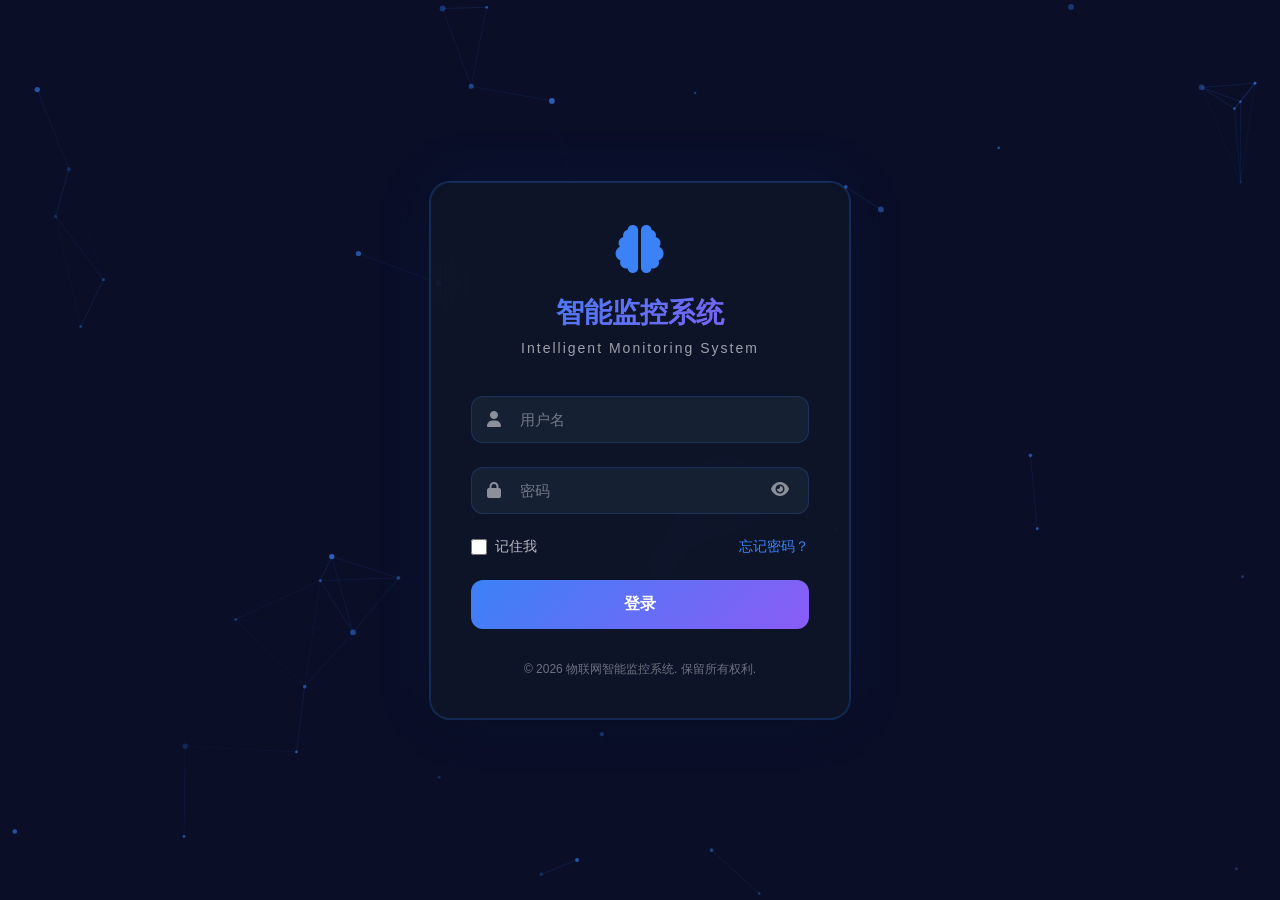
==== commit e23662fe: "second commit" ====
--- a/index.html
+++ b/index.html
@@ -1,6 +1,7 @@
 <!DOCTYPE html>
 <html lang="zh-CN">
 <head>
+    
     <meta charset="UTF-8">
     <meta name="viewport" content="width=device-width, initial-scale=1.0">
     <meta http-equiv="X-UA-Compatible" content="IE=edge">
@@ -56,9 +57,25 @@
                         <span>个人中心</span>
                     </a>
                 </nav>
-                <button class="mobile-menu-toggle" id="mobileMenuToggle">
-                    <i class="fas fa-bars"></i>
-                </button>
+                <div class="header-actions">
+                    <div class="user-menu" id="userMenu">
+                        <div class="user-info">
+                            <span id="headerUsername">用户</span>
+                            <i class="fas fa-chevron-down"></i>
+                        </div>
+                        <div class="user-menu-dropdown" id="userMenuDropdown">
+                            <a href="#profile" class="dropdown-item">
+                                <i class="fas fa-user"></i> 个人中心
+                            </a>
+                            <a href="#" class="dropdown-item" id="logoutBtn">
+                                <i class="fas fa-sign-out-alt"></i> 退出登录
+                            </a>
+                        </div>
+                    </div>
+                    <button class="mobile-menu-toggle" id="mobileMenuToggle">
+                        <i class="fas fa-bars"></i>
+                    </button>
+                </div>
             </div>
         </div>
     </header>
--- a/css/style.css
+++ b/css/style.css
@@ -173,6 +173,95 @@
 .mobile-menu-toggle:focus {
     outline: 2px solid var(--primary-color);
     outline-offset: 2px;
+}
+
+/* 用户菜单 */
+.header-actions {
+    display: flex;
+    align-items: center;
+    gap: var(--spacing-md);
+}
+
+.user-menu {
+    position: relative;
+    cursor: pointer;
+}
+
+.user-info {
+    display: flex;
+    align-items: center;
+    gap: var(--spacing-sm);
+    padding: var(--spacing-sm) var(--spacing-md);
+    background: rgba(59, 130, 246, 0.1);
+    border-radius: var(--radius-md);
+    color: var(--text-primary);
+    transition: var(--transition);
+    border: 1px solid rgba(59, 130, 246, 0.2);
+}
+
+.user-info:hover {
+    background: rgba(59, 130, 246, 0.2);
+    border-color: var(--primary-color);
+}
+
+.user-info i {
+    font-size: 0.75rem;
+    color: var(--text-secondary);
+}
+
+.user-menu-dropdown {
+    position: absolute;
+    top: calc(100% + var(--spacing-sm));
+    right: 0;
+    background: var(--bg-primary);
+    border-radius: var(--radius-md);
+    box-shadow: var(--shadow-lg);
+    border: 1px solid var(--border-color);
+    min-width: 160px;
+    display: none;
+    z-index: 1000;
+    overflow: hidden;
+}
+
+.user-menu-dropdown.active {
+    display: block;
+    animation: slideDown 0.3s ease;
+}
+
+@keyframes slideDown {
+    from {
+        opacity: 0;
+        transform: translateY(-10px);
+    }
+    to {
+        opacity: 1;
+        transform: translateY(0);
+    }
+}
+
+.dropdown-item {
+    display: flex;
+    align-items: center;
+    gap: var(--spacing-sm);
+    padding: var(--spacing-md);
+    color: var(--text-primary);
+    text-decoration: none;
+    transition: var(--transition);
+    border-bottom: 1px solid var(--border-light);
+}
+
+.dropdown-item:last-child {
+    border-bottom: none;
+}
+
+.dropdown-item:hover {
+    background: var(--bg-secondary);
+    color: var(--primary-color);
+}
+
+.dropdown-item i {
+    width: 16px;
+    text-align: center;
 }
 
 /* ========== 主内容区域 ========== */
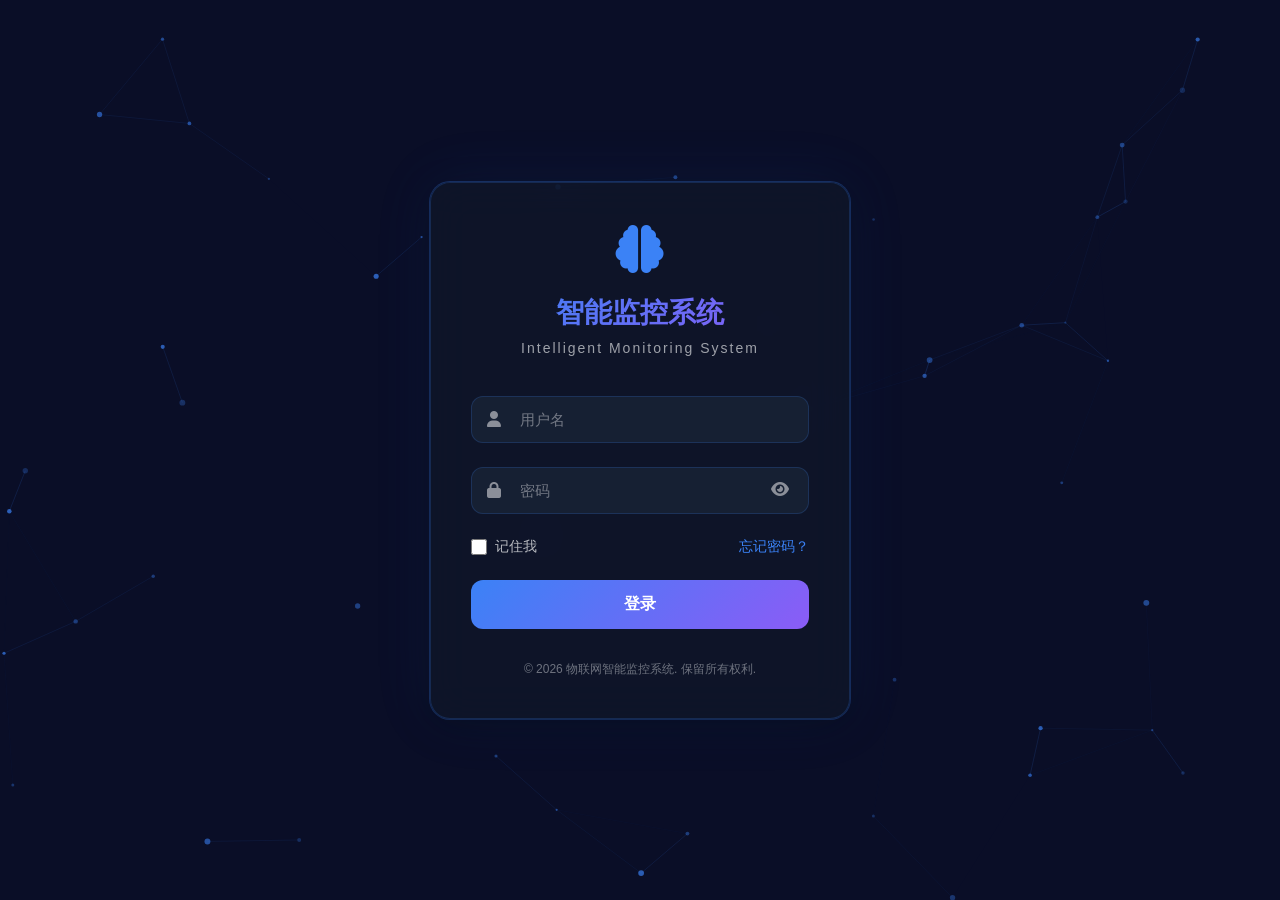
==== commit 2d02c749: "first connect backend" ====
--- a/index.html
+++ b/index.html
@@ -388,6 +388,60 @@
                     <p class="section-description">实时监控画面和检测结果</p>
                 </div>
                 
+                <!-- 检测系统视频流区域（新增） -->
+                <div id="detection-system-section" class="detection-system-container">
+                    <div class="detection-video-panel card">
+                        <h3><i class="fas fa-video"></i> 摄像头视频流</h3>
+                        <div class="video-stream-wrapper">
+                            <img id="detectionVideo" src="" alt="视频流" style="width: 100%; max-width: 1280px; height: auto; border: 2px solid var(--border-color); border-radius: 8px;">
+                            <div class="video-controls-bar">
+                                <button class="btn btn-success" id="startDetectionBtn">
+                                    <i class="fas fa-play"></i> 启动摄像头
+                                </button>
+                                <button class="btn btn-danger" id="stopDetectionBtn" disabled>
+                                    <i class="fas fa-stop"></i> 停止摄像头
+                                </button>
+                                <button class="btn btn-info" id="connectControlSystemBtn">
+                                    <i class="fas fa-link"></i> 连接控制系统
+                                </button>
+                                <button class="btn btn-secondary" id="refreshVideoStreamBtn">
+                                    <i class="fas fa-sync-alt"></i> 刷新视频流
+                                </button>
+                            </div>
+                        </div>
+                    </div>
+                    
+                    <div class="detection-info-panel card">
+                        <h3><i class="fas fa-info-circle"></i> 检测信息</h3>
+                        <div class="detection-info-grid">
+                            <div class="info-item">
+                                <label>检测模式:</label>
+                                <span id="detectedMode">--</span>
+                            </div>
+                            <div class="info-item">
+                                <label>置信度:</label>
+                                <span id="detectionConfidence">--</span>
+                            </div>
+                            <div class="info-item">
+                                <label>检测时间:</label>
+                                <span id="detectionTimestamp">--</span>
+                            </div>
+                            <div class="info-item">
+                                <label>运行状态:</label>
+                                <span id="detectionRunningStatus">检查中...</span>
+                            </div>
+                            <div class="info-item">
+                                <label>当前FPS:</label>
+                                <span id="detectionFps">--</span>
+                            </div>
+                            <div class="info-item">
+                                <label>已接收帧数:</label>
+                                <span id="detectionFramesReceived">0</span>
+                            </div>
+                        </div>
+                    </div>
+                </div>
+                
                 <div class="realtime-detection-container">
                     <!-- 主要内容区域 -->
                     <div class="detection-main">
@@ -683,6 +737,54 @@
                 </div>
                 
                 <div class="control-system-container">
+                    <!-- 高压电源连接面板 -->
+                    <div class="hv-power-connection-panel card">
+                        <h3><i class="fas fa-plug"></i> 高压电源连接</h3>
+                        <div class="connection-controls">
+                            <button class="btn btn-primary" id="connectHvPowerBtn">
+                                <i class="fas fa-link"></i> 连接高压电源
+                            </button>
+                            <button class="btn btn-secondary" id="disconnectHvPowerBtn">
+                                <i class="fas fa-unlink"></i> 断开连接
+                            </button>
+                            <button class="btn btn-info" id="testConnectionBtn">
+                                <i class="fas fa-check-circle"></i> 测试连接
+                            </button>
+                        </div>
+                    </div>
+
+                    <!-- 检测连接测试面板 -->
+                    <div class="detection-connection-panel card">
+                        <h3><i class="fas fa-network-wired"></i> 检测连接测试</h3>
+                        <div class="detection-controls">
+                            <button class="btn btn-primary" id="testDetectionConnectionBtn">
+                                <i class="fas fa-vial"></i> 测试检测连接
+                            </button>
+                            <button class="btn btn-info" id="showConnectionStatusBtn">
+                                <i class="fas fa-info-circle"></i> 显示连接状态
+                            </button>
+                            <button class="btn btn-warning" id="diagnoseConnectionBtn">
+                                <i class="fas fa-stethoscope"></i> 诊断连接问题
+                            </button>
+                        </div>
+                    </div>
+
+                    <!-- 系统控制面板 -->
+                    <div class="system-control-panel card">
+                        <h3><i class="fas fa-cog"></i> 系统控制</h3>
+                        <div class="system-controls">
+                            <button class="btn btn-primary" id="initSystemBtn">
+                                <i class="fas fa-power-off"></i> 初始化系统
+                            </button>
+                            <button class="btn btn-danger" id="shutdownSystemBtn">
+                                <i class="fas fa-stop"></i> 关闭系统
+                            </button>
+                            <button class="btn btn-warning" id="emergencyStopBtn">
+                                <i class="fas fa-exclamation-triangle"></i> 紧急停止
+                            </button>
+                        </div>
+                    </div>
+
                     <!-- 设备状态概览 -->
                     <div class="status-overview card">
                         <h3><i class="fas fa-chart-line"></i> 设备状态概览</h3>
@@ -693,34 +795,34 @@
                                 </div>
                                 <div class="stat-info">
                                     <div class="stat-value" id="onlineCount">0</div>
-                                    <div class="stat-label">在线设备</div>
-                                </div>
-                            </div>
-                            <div class="stat-item">
-                                <div class="stat-icon offline">
-                                    <i class="fas fa-circle"></i>
-                                </div>
-                                <div class="stat-info">
-                                    <div class="stat-value" id="offlineCount">0</div>
-                                    <div class="stat-label">离线设备</div>
+                                    <div class="stat-label">系统状态</div>
                                 </div>
                             </div>
                             <div class="stat-item">
                                 <div class="stat-icon running">
+                                    <i class="fas fa-bolt"></i>
+                                </div>
+                                <div class="stat-info">
+                                    <div class="stat-value" id="voltageValue">0.0</div>
+                                    <div class="stat-label">当前电压 (kV)</div>
+                                </div>
+                            </div>
+                            <div class="stat-item">
+                                <div class="stat-icon active">
                                     <i class="fas fa-play-circle"></i>
                                 </div>
                                 <div class="stat-info">
-                                    <div class="stat-value" id="runningCount">0</div>
-                                    <div class="stat-label">运行中</div>
+                                    <div class="stat-value" id="powerStatus">关闭</div>
+                                    <div class="stat-label">电源状态</div>
                                 </div>
                             </div>
                             <div class="stat-item">
-                                <div class="stat-icon stopped">
-                                    <i class="fas fa-stop-circle"></i>
+                                <div class="stat-icon alerts">
+                                    <i class="fas fa-eye"></i>
                                 </div>
                                 <div class="stat-info">
-                                    <div class="stat-value" id="stoppedCount">0</div>
-                                    <div class="stat-label">已停止</div>
+                                    <div class="stat-value" id="detectionStatus">未激活</div>
+                                    <div class="stat-label">检测状态</div>
                                 </div>
                             </div>
                         </div>
@@ -729,6 +831,86 @@
                                 <i class="fas fa-sync-alt"></i> 刷新状态
                             </button>
                             <span class="last-update" id="lastUpdateTime">最后更新：--</span>
+                        </div>
+                    </div>
+
+                    <!-- 电源控制面板 -->
+                    <div class="power-control-panel card">
+                        <h3><i class="fas fa-bolt"></i> 电源控制</h3>
+                        <div class="power-controls">
+                            <div class="voltage-control">
+                                <label for="voltageInput">设置电压 (kV):</label>
+                                <div class="voltage-input-group">
+                                    <input type="number" id="voltageInput" min="0" max="30" step="0.1" value="0" class="voltage-input">
+                                    <button class="btn btn-primary" id="setVoltageBtn">
+                                        <i class="fas fa-check"></i> 设置
+                                    </button>
+                                </div>
+                            </div>
+                            <div class="power-buttons">
+                                <button class="btn btn-success" id="enablePowerBtn">
+                                    <i class="fas fa-power-off"></i> 开启高压
+                                </button>
+                                <button class="btn btn-danger" id="disablePowerBtn">
+                                    <i class="fas fa-power-off"></i> 关闭高压
+                                </button>
+                            </div>
+                        </div>
+                    </div>
+
+                    <!-- 控制模式面板 -->
+                    <div class="control-mode-panel card">
+                        <h3><i class="fas fa-sliders-h"></i> 控制模式</h3>
+                        <div class="mode-controls">
+                            <div class="mode-section">
+                                <h4>电压探索</h4>
+                                <div class="exploration-controls">
+                                    <div class="form-row">
+                                        <label>最小电压:</label>
+                                        <input type="number" id="minVoltage" min="0" max="30" step="0.1" value="0" class="form-input-small">
+                                    </div>
+                                    <div class="form-row">
+                                        <label>最大电压:</label>
+                                        <input type="number" id="maxVoltage" min="0" max="30" step="0.1" value="20" class="form-input-small">
+                                    </div>
+                                    <div class="form-row">
+                                        <label>步进:</label>
+                                        <input type="number" id="voltageStep" min="0.1" max="5" step="0.1" value="0.5" class="form-input-small">
+                                    </div>
+                                    <div class="form-row">
+                                        <label>等待时间:</label>
+                                        <input type="number" id="waitTime" min="0.1" max="10" step="0.1" value="1.0" class="form-input-small">
+                                    </div>
+                                    <div class="mode-buttons">
+                                        <button class="btn btn-primary" id="startExplorationBtn">
+                                            <i class="fas fa-play"></i> 开始探索
+                                        </button>
+                                        <button class="btn btn-danger" id="stopExplorationBtn">
+                                            <i class="fas fa-stop"></i> 停止探索
+                                        </button>
+                                    </div>
+                                </div>
+                            </div>
+                            <div class="mode-section">
+                                <h4>目标控制</h4>
+                                <div class="target-controls">
+                                    <label for="targetModeSelect">目标模式:</label>
+                                    <select id="targetModeSelect" class="form-select">
+                                        <option value="">请先完成电压探索</option>
+                                    </select>
+                                    <button class="btn btn-sm btn-secondary" id="refreshModesBtn" style="margin-top: 8px;">
+                                        <i class="fas fa-sync-alt"></i> 刷新模式列表
+                                    </button>
+                                    <div class="mode-buttons">
+                                        <button class="btn btn-primary" id="startTargetControlBtn">
+                                            <i class="fas fa-play"></i> 开始控制
+                                        </button>
+                                        <button class="btn btn-danger" id="stopTargetControlBtn">
+                                            <i class="fas fa-stop"></i> 停止控制
+                                        </button>
+                                    </div>
+                                </div>
+                            </div>
                         </div>
                     </div>
 
@@ -1109,5 +1291,6 @@
     <script src="js/modules/realtimeRecords.js"></script>
     <script src="js/modules/profile.js"></script>
     <script src="js/modules/controlSystem.js"></script>
+    <script src="js/modules/detectionSystem.js"></script>
 </body>
 </html>
--- a/css/components.css
+++ b/css/components.css
@@ -2556,3 +2556,241 @@
         flex-direction: column;
     }
 }
+
+/* ========== 控制系统新增样式 ========== */
+.system-control-panel,
+.power-control-panel,
+.control-mode-panel {
+    margin-bottom: var(--spacing-lg);
+}
+
+.system-controls,
+.power-controls {
+    display: flex;
+    gap: var(--spacing-md);
+    flex-wrap: wrap;
+    margin-top: var(--spacing-md);
+}
+
+.voltage-control {
+    margin-bottom: var(--spacing-md);
+}
+
+.voltage-control label {
+    display: block;
+    margin-bottom: var(--spacing-sm);
+    font-weight: 500;
+    color: var(--text-primary);
+}
+
+.voltage-input-group {
+    display: flex;
+    gap: var(--spacing-sm);
+    align-items: center;
+}
+
+.voltage-input {
+    flex: 1;
+    padding: var(--spacing-sm) var(--spacing-md);
+    border: 1px solid var(--border-color);
+    border-radius: var(--radius-md);
+    background: var(--bg-primary);
+    color: var(--text-primary);
+    font-size: 1rem;
+}
+
+.voltage-input:focus {
+    outline: none;
+    border-color: var(--primary-color);
+    box-shadow: 0 0 0 2px rgba(59, 130, 246, 0.1);
+}
+
+.power-buttons {
+    display: flex;
+    gap: var(--spacing-md);
+    flex-wrap: wrap;
+}
+
+.mode-controls {
+    display: flex;
+    flex-direction: column;
+    gap: var(--spacing-lg);
+}
+
+.mode-section {
+    padding: var(--spacing-md);
+    background: var(--bg-secondary);
+    border-radius: var(--radius-md);
+}
+
+.mode-section h4 {
+    margin-bottom: var(--spacing-md);
+    color: var(--text-primary);
+    font-size: 1rem;
+}
+
+.exploration-controls,
+.target-controls {
+    display: flex;
+    flex-direction: column;
+    gap: var(--spacing-md);
+}
+
+.form-row {
+    display: flex;
+    align-items: center;
+    gap: var(--spacing-md);
+}
+
+.form-row label {
+    min-width: 100px;
+    font-size: 0.9rem;
+    color: var(--text-primary);
+}
+
+.form-input-small {
+    flex: 1;
+    padding: var(--spacing-sm) var(--spacing-md);
+    border: 1px solid var(--border-color);
+    border-radius: var(--radius-md);
+    background: var(--bg-primary);
+    color: var(--text-primary);
+    font-size: 0.9rem;
+}
+
+.form-input-small:focus {
+    outline: none;
+    border-color: var(--primary-color);
+    box-shadow: 0 0 0 2px rgba(59, 130, 246, 0.1);
+}
+
+.form-select {
+    flex: 1;
+    padding: var(--spacing-sm) var(--spacing-md);
+    border: 1px solid var(--border-color);
+    border-radius: var(--radius-md);
+    background: var(--bg-primary);
+    color: var(--text-primary);
+    font-size: 0.9rem;
+    cursor: pointer;
+}
+
+.form-select:focus {
+    outline: none;
+    border-color: var(--primary-color);
+    box-shadow: 0 0 0 2px rgba(59, 130, 246, 0.1);
+}
+
+.mode-buttons {
+    display: flex;
+    gap: var(--spacing-md);
+    margin-top: var(--spacing-sm);
+}
+
+/* 控制系统响应式设计 */
+@media (max-width: 768px) {
+    .system-controls,
+    .power-buttons,
+    .mode-buttons {
+        flex-direction: column;
+    }
+    
+    .voltage-input-group {
+        flex-direction: column;
+    }
+    
+    .voltage-input-group .btn {
+        width: 100%;
+    }
+    
+    .form-row {
+        flex-direction: column;
+        align-items: stretch;
+    }
+    
+    .form-row label {
+        min-width: auto;
+    }
+}
+
+/* ========== 检测系统视频流样式 ========== */
+
+.detection-system-container {
+    display: grid;
+    grid-template-columns: 2fr 1fr;
+    gap: 20px;
+    margin-bottom: 20px;
+}
+
+.detection-video-panel {
+    padding: 20px;
+}
+
+.video-stream-wrapper {
+    display: flex;
+    flex-direction: column;
+    gap: 15px;
+}
+
+.video-stream-wrapper img {
+    background: var(--bg-secondary);
+    min-height: 400px;
+    object-fit: contain;
+    border-radius: var(--radius-md);
+    border: 2px solid var(--border-color);
+}
+
+.video-controls-bar {
+    display: flex;
+    gap: 10px;
+    flex-wrap: wrap;
+}
+
+.detection-info-panel {
+    padding: 20px;
+}
+
+.detection-info-grid {
+    display: flex;
+    flex-direction: column;
+    gap: 15px;
+}
+
+.detection-info-grid .info-item {
+    display: flex;
+    justify-content: space-between;
+    padding: 12px;
+    background: var(--bg-secondary);
+    border-radius: var(--radius-md);
+    border: 1px solid var(--border-color);
+    transition: var(--transition);
+}
+
+.detection-info-grid .info-item:hover {
+    border-color: var(--primary-color);
+    background: var(--bg-tertiary);
+}
+
+.detection-info-grid .info-item label {
+    font-weight: 600;
+    color: var(--text-secondary);
+}
+
+.detection-info-grid .info-item span {
+    color: var(--text-primary);
+    font-weight: 500;
+}
+
+@media (max-width: 768px) {
+    .detection-system-container {
+        grid-template-columns: 1fr;
+    }
+    
+    .video-controls-bar {
+        flex-direction: column;
+    }
+    
+    .video-controls-bar .btn {
+        width: 100%;
+    }
+}
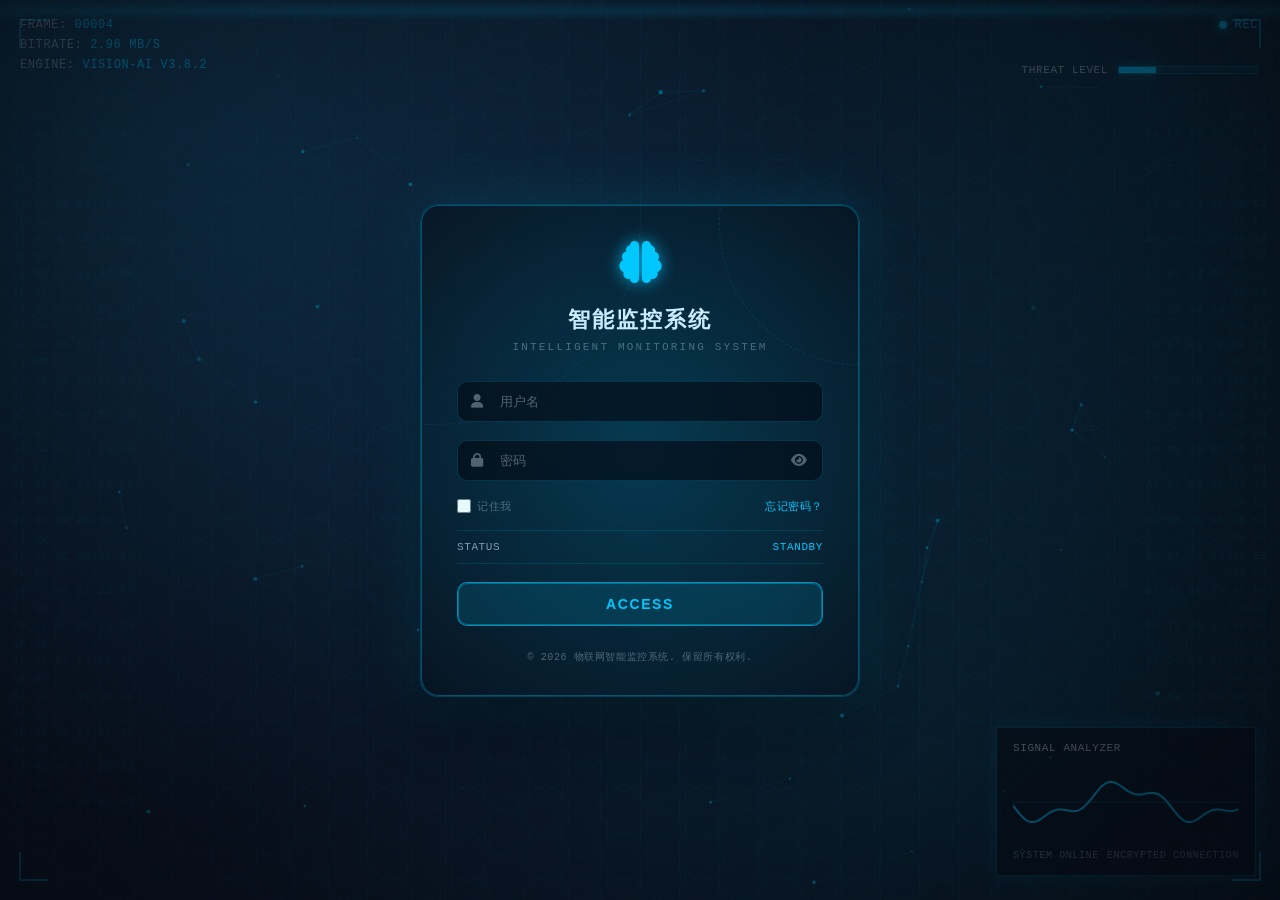
==== commit 74dc31f3: "first commit login" ====
--- a/index.html
+++ b/index.html
@@ -388,60 +388,6 @@
                     <p class="section-description">实时监控画面和检测结果</p>
                 </div>
                 
-                <!-- 检测系统视频流区域（新增） -->
-                <div id="detection-system-section" class="detection-system-container">
-                    <div class="detection-video-panel card">
-                        <h3><i class="fas fa-video"></i> 摄像头视频流</h3>
-                        <div class="video-stream-wrapper">
-                            <img id="detectionVideo" src="" alt="视频流" style="width: 100%; max-width: 1280px; height: auto; border: 2px solid var(--border-color); border-radius: 8px;">
-                            <div class="video-controls-bar">
-                                <button class="btn btn-success" id="startDetectionBtn">
-                                    <i class="fas fa-play"></i> 启动摄像头
-                                </button>
-                                <button class="btn btn-danger" id="stopDetectionBtn" disabled>
-                                    <i class="fas fa-stop"></i> 停止摄像头
-                                </button>
-                                <button class="btn btn-info" id="connectControlSystemBtn">
-                                    <i class="fas fa-link"></i> 连接控制系统
-                                </button>
-                                <button class="btn btn-secondary" id="refreshVideoStreamBtn">
-                                    <i class="fas fa-sync-alt"></i> 刷新视频流
-                                </button>
-                            </div>
-                        </div>
-                    </div>
-                    
-                    <div class="detection-info-panel card">
-                        <h3><i class="fas fa-info-circle"></i> 检测信息</h3>
-                        <div class="detection-info-grid">
-                            <div class="info-item">
-                                <label>检测模式:</label>
-                                <span id="detectedMode">--</span>
-                            </div>
-                            <div class="info-item">
-                                <label>置信度:</label>
-                                <span id="detectionConfidence">--</span>
-                            </div>
-                            <div class="info-item">
-                                <label>检测时间:</label>
-                                <span id="detectionTimestamp">--</span>
-                            </div>
-                            <div class="info-item">
-                                <label>运行状态:</label>
-                                <span id="detectionRunningStatus">检查中...</span>
-                            </div>
-                            <div class="info-item">
-                                <label>当前FPS:</label>
-                                <span id="detectionFps">--</span>
-                            </div>
-                            <div class="info-item">
-                                <label>已接收帧数:</label>
-                                <span id="detectionFramesReceived">0</span>
-                            </div>
-                        </div>
-                    </div>
-                </div>
-                
                 <div class="realtime-detection-container">
                     <!-- 主要内容区域 -->
                     <div class="detection-main">
@@ -737,6 +683,60 @@
                 </div>
                 
                 <div class="control-system-container">
+                    <!-- 检测系统视频流区域（新增） -->
+                    <div id="detection-system-section" class="detection-system-container">
+                        <div class="detection-video-panel card">
+                            <h3><i class="fas fa-video"></i> 摄像头视频流</h3>
+                            <div class="video-stream-wrapper">
+                                <img id="detectionVideo" src="" alt="视频流" style="width: 100%; max-width: 1280px; height: auto; border: 2px solid var(--border-color); border-radius: 8px;">
+                                <div class="video-controls-bar">
+                                    <button class="btn btn-success" id="startDetectionBtn">
+                                        <i class="fas fa-play"></i> 启动摄像头
+                                    </button>
+                                    <button class="btn btn-danger" id="stopDetectionBtn" disabled>
+                                        <i class="fas fa-stop"></i> 停止摄像头
+                                    </button>
+                                    <button class="btn btn-info" id="connectControlSystemBtn">
+                                        <i class="fas fa-link"></i> 连接控制系统
+                                    </button>
+                                    <button class="btn btn-secondary" id="refreshVideoStreamBtn">
+                                        <i class="fas fa-sync-alt"></i> 刷新视频流
+                                    </button>
+                                </div>
+                            </div>
+                        </div>
+                        
+                        <div class="detection-info-panel card">
+                            <h3><i class="fas fa-info-circle"></i> 检测信息</h3>
+                            <div class="detection-info-grid">
+                                <div class="info-item">
+                                    <label>检测模式:</label>
+                                    <span id="detectedMode">--</span>
+                                </div>
+                                <div class="info-item">
+                                    <label>置信度:</label>
+                                    <span id="detectionConfidence">--</span>
+                                </div>
+                                <div class="info-item">
+                                    <label>检测时间:</label>
+                                    <span id="detectionTimestamp">--</span>
+                                </div>
+                                <div class="info-item">
+                                    <label>运行状态:</label>
+                                    <span id="detectionRunningStatus">检查中...</span>
+                                </div>
+                                <div class="info-item">
+                                    <label>当前FPS:</label>
+                                    <span id="detectionFps">--</span>
+                                </div>
+                                <div class="info-item">
+                                    <label>已接收帧数:</label>
+                                    <span id="detectionFramesReceived">0</span>
+                                </div>
+                            </div>
+                        </div>
+                    </div>
+
                     <!-- 高压电源连接面板 -->
                     <div class="hv-power-connection-panel card">
                         <h3><i class="fas fa-plug"></i> 高压电源连接</h3>
--- a/css/style.css
+++ b/css/style.css
@@ -50,6 +50,9 @@
     
     /* 过渡动画 */
     --transition: all 0.3s ease;
+
+    /* 侧边栏宽度 */
+    --sidebar-width: 240px;
 }
 
 /* ========== 全局重置样式 ========== */
@@ -85,20 +88,26 @@
 
 /* ========== 顶部导航栏 ========== */
 .header {
-    background: rgba(15, 23, 42, 0.8);
+    background: rgba(15, 23, 42, 0.9);
     backdrop-filter: blur(20px);
-    box-shadow: 0 4px 12px rgba(0, 0, 0, 0.3);
-    position: sticky;
+    box-shadow: 4px 0 12px rgba(0, 0, 0, 0.3);
+    position: fixed;
     top: 0;
+    left: 0;
     z-index: 1000;
-    border-bottom: 1px solid rgba(59, 130, 246, 0.2);
+    width: var(--sidebar-width);
+    height: 100vh;
+    border-right: 1px solid rgba(59, 130, 246, 0.2);
 }
 
 .header-content {
     display: flex;
     align-items: center;
-    justify-content: space-between;
-    padding: var(--spacing-md) 0;
+    justify-content: flex-start;
+    flex-direction: column;
+    gap: var(--spacing-lg);
+    height: 100%;
+    width: 100%;
 }
 
 /* Logo样式 */
@@ -124,8 +133,9 @@
 /* 导航菜单 */
 .nav-menu {
     display: flex;
+    flex-direction: column;
     gap: var(--spacing-xs);
-    flex-wrap: wrap;
+    width: 100%;
 }
 
 .nav-item {
@@ -138,6 +148,7 @@
     border-radius: var(--radius-md);
     transition: var(--transition);
     font-size: 0.9rem;
+    width: 100%;
 }
 
 .nav-item:hover {
@@ -180,6 +191,10 @@
     display: flex;
     align-items: center;
     gap: var(--spacing-md);
+    width: 100%;
+    margin-top: auto;
+    flex-direction: column;
+    align-items: stretch;
 }
 
 .user-menu {
@@ -268,6 +283,7 @@
 .main-content {
     min-height: calc(100vh - 140px);
     padding: var(--spacing-xl) 0;
+    margin-left: var(--sidebar-width);
 }
 
 /* 板块容器 */
@@ -424,6 +440,14 @@
     text-align: center;
     color: var(--text-tertiary);
     font-size: 0.875rem;
+    margin-left: var(--sidebar-width);
+}
+
+/* 侧边栏容器内布局 */
+.header .container {
+    max-width: none;
+    height: 100%;
+    padding: var(--spacing-lg);
 }
 
 /* ========== 响应式设计 ========== */
@@ -434,18 +458,6 @@
         padding: 0 var(--spacing-md);
     }
     
-    .nav-menu {
-        gap: var(--spacing-xs);
-    }
-    
-    .nav-item span {
-        display: none;
-    }
-    
-    .nav-item {
-        padding: var(--spacing-sm);
-    }
-    
     .welcome-features {
         grid-template-columns: repeat(2, 1fr);
     }
@@ -458,12 +470,34 @@
     }
     
     .header-content {
-        flex-wrap: wrap;
+        flex-direction: row;
+        align-items: center;
+        gap: var(--spacing-md);
+        height: auto;
+    }
+
+    .header-actions {
+        flex-direction: row;
+        align-items: center;
+        width: auto;
+        margin-top: 0;
     }
     
     /* 显示汉堡菜单按钮 */
     .mobile-menu-toggle {
         display: block;
+    }
+
+    .header {
+        position: sticky;
+        width: 100%;
+        height: auto;
+        border-right: none;
+        box-shadow: 0 4px 12px rgba(0, 0, 0, 0.3);
+    }
+
+    .header .container {
+        padding: var(--spacing-md);
     }
     
     /* 默认隐藏导航菜单 */
@@ -501,6 +535,11 @@
     
     .main-content {
         padding: var(--spacing-lg) 0;
+        margin-left: 0;
+    }
+
+    .footer {
+        margin-left: 0;
     }
     
     .welcome-container h1 {
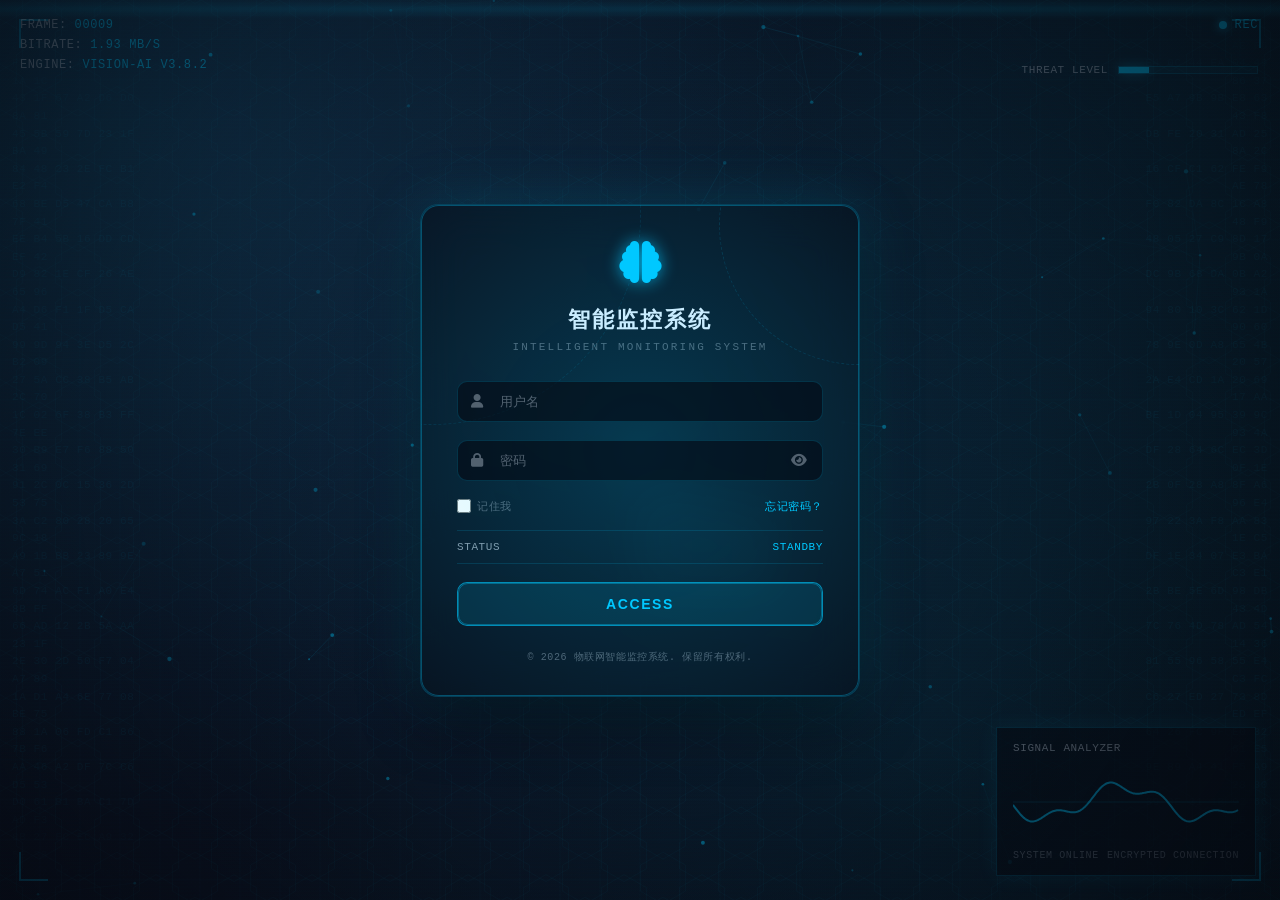
==== commit a6d34fb5: "first commit all page" ====
--- a/index.html
+++ b/index.html
@@ -84,11 +84,34 @@
     <main class="main-content">
         <div class="container">
             <!-- 板块1：图片识别 -->
-            <section id="image-recognition" class="section active">
+            <section id="image-recognition" class="section active hud-theme">
                 <div class="section-header">
                     <h1><i class="fas fa-image"></i> 图片识别</h1>
                     <p class="section-description">上传图片或使用摄像头拍摄，进行AI智能识别</p>
                 </div>
+
+                <!-- HUD 叠加层（图片识别专用） -->
+                <div class="image-hud-overlay">
+                    <div class="hud-counters">
+                        <div class="hud-item">FRAME: <span id="imageHudFrame">00000</span></div>
+                        <div class="hud-item">BITRATE: <span id="imageHudBitrate">0.0 MB/s</span></div>
+                        <div class="hud-item">ENGINE: <span>VISION-AI v3.8.2</span></div>
+                    </div>
+                    <div class="hud-rec">
+                        <span class="rec-dot"></span>
+                        <span>REC</span>
+                    </div>
+                    <div class="hud-threat">
+                        <span>THREAT LEVEL</span>
+                        <div class="threat-bar">
+                            <span class="threat-fill" id="imageThreatFill"></span>
+                        </div>
+                    </div>
+                </div>
+
+                <!-- 十六进制数据流 -->
+                <div class="image-hex-stream image-hex-left" id="imageHexLeft"></div>
+                <div class="image-hex-stream image-hex-right" id="imageHexRight"></div>
                 
                 <div class="image-recognition-container">
                     <!-- 上传区域 -->
@@ -179,11 +202,34 @@
             </section>
 
             <!-- 板块2：识别记录 -->
-            <section id="recognition-records" class="section">
+            <section id="recognition-records" class="section hud-theme">
                 <div class="section-header">
                     <h1><i class="fas fa-history"></i> 识别记录</h1>
                     <p class="section-description">查看历史图片识别结果</p>
                 </div>
+
+                <!-- HUD 叠加层（识别记录专用） -->
+                <div class="records-hud-overlay">
+                    <div class="hud-counters">
+                        <div class="hud-item">FRAME: <span id="recordsHudFrame">00000</span></div>
+                        <div class="hud-item">BITRATE: <span id="recordsHudBitrate">0.0 MB/s</span></div>
+                        <div class="hud-item">ENGINE: <span>VISION-AI v3.8.2</span></div>
+                    </div>
+                    <div class="hud-rec">
+                        <span class="rec-dot"></span>
+                        <span>REC</span>
+                    </div>
+                    <div class="hud-threat">
+                        <span>THREAT LEVEL</span>
+                        <div class="threat-bar">
+                            <span class="threat-fill" id="recordsThreatFill"></span>
+                        </div>
+                    </div>
+                </div>
+
+                <!-- 十六进制数据流 -->
+                <div class="records-hex-stream records-hex-left" id="recordsHexLeft"></div>
+                <div class="records-hex-stream records-hex-right" id="recordsHexRight"></div>
                 
                 <div class="recognition-records-container">
                     <!-- 工具栏：搜索、筛选、批量操作 -->
@@ -265,11 +311,34 @@
             </section>
 
             <!-- 板块3：视频识别 -->
-            <section id="video-recognition" class="section">
+            <section id="video-recognition" class="section hud-theme">
                 <div class="section-header">
                     <h1><i class="fas fa-video"></i> 视频识别</h1>
                     <p class="section-description">上传视频或实时视频流识别</p>
                 </div>
+
+                <!-- HUD 叠加层（视频识别专用） -->
+                <div class="video-hud-overlay">
+                    <div class="hud-counters">
+                        <div class="hud-item">FRAME: <span id="videoHudFrame">00000</span></div>
+                        <div class="hud-item">BITRATE: <span id="videoHudBitrate">0.0 MB/s</span></div>
+                        <div class="hud-item">ENGINE: <span>VISION-AI v3.8.2</span></div>
+                    </div>
+                    <div class="hud-rec">
+                        <span class="rec-dot"></span>
+                        <span>REC</span>
+                    </div>
+                    <div class="hud-threat">
+                        <span>THREAT LEVEL</span>
+                        <div class="threat-bar">
+                            <span class="threat-fill" id="videoThreatFill"></span>
+                        </div>
+                    </div>
+                </div>
+
+                <!-- 十六进制数据流 -->
+                <div class="video-hex-stream video-hex-left" id="videoHexLeft"></div>
+                <div class="video-hex-stream video-hex-right" id="videoHexRight"></div>
                 
                 <div class="video-recognition-container">
                     <!-- 左侧：视频播放区域 -->
@@ -340,11 +409,34 @@
             </section>
 
             <!-- 板块4：视频记录 -->
-            <section id="video-records" class="section">
+            <section id="video-records" class="section hud-theme">
                 <div class="section-header">
                     <h1><i class="fas fa-film"></i> 视频记录</h1>
                     <p class="section-description">查看历史视频识别记录</p>
                 </div>
+
+                <!-- HUD 叠加层（视频记录专用） -->
+                <div class="video-records-hud-overlay">
+                    <div class="hud-counters">
+                        <div class="hud-item">FRAME: <span id="videoRecordsHudFrame">00000</span></div>
+                        <div class="hud-item">BITRATE: <span id="videoRecordsHudBitrate">0.0 MB/s</span></div>
+                        <div class="hud-item">ENGINE: <span>VISION-AI v3.8.2</span></div>
+                    </div>
+                    <div class="hud-rec">
+                        <span class="rec-dot"></span>
+                        <span>REC</span>
+                    </div>
+                    <div class="hud-threat">
+                        <span>THREAT LEVEL</span>
+                        <div class="threat-bar">
+                            <span class="threat-fill" id="videoRecordsThreatFill"></span>
+                        </div>
+                    </div>
+                </div>
+
+                <!-- 十六进制数据流 -->
+                <div class="video-records-hex-stream video-records-hex-left" id="videoRecordsHexLeft"></div>
+                <div class="video-records-hex-stream video-records-hex-right" id="videoRecordsHexRight"></div>
                 
                 <div class="video-records-container">
                     <!-- 工具栏 -->
@@ -382,11 +474,34 @@
             </section>
 
             <!-- 板块5：实时检测 -->
-            <section id="realtime-detection" class="section">
+            <section id="realtime-detection" class="section hud-theme">
                 <div class="section-header">
                     <h1><i class="fas fa-eye"></i> 实时检测</h1>
                     <p class="section-description">实时监控画面和检测结果</p>
                 </div>
+
+                <!-- HUD 叠加层（实时检测专用） -->
+                <div class="realtime-hud-overlay">
+                    <div class="hud-counters">
+                        <div class="hud-item">FRAME: <span id="realtimeHudFrame">00000</span></div>
+                        <div class="hud-item">BITRATE: <span id="realtimeHudBitrate">0.0 MB/s</span></div>
+                        <div class="hud-item">ENGINE: <span>VISION-AI v3.8.2</span></div>
+                    </div>
+                    <div class="hud-rec">
+                        <span class="rec-dot"></span>
+                        <span>REC</span>
+                    </div>
+                    <div class="hud-threat">
+                        <span>THREAT LEVEL</span>
+                        <div class="threat-bar">
+                            <span class="threat-fill" id="realtimeThreatFill"></span>
+                        </div>
+                    </div>
+                </div>
+
+                <!-- 十六进制数据流 -->
+                <div class="realtime-hex-stream realtime-hex-left" id="realtimeHexLeft"></div>
+                <div class="realtime-hex-stream realtime-hex-right" id="realtimeHexRight"></div>
                 
                 <div class="realtime-detection-container">
                     <!-- 主要内容区域 -->
@@ -593,11 +708,34 @@
             </section>
 
             <!-- 板块6：实时记录 -->
-            <section id="realtime-records" class="section">
+            <section id="realtime-records" class="section hud-theme">
                 <div class="section-header">
                     <h1><i class="fas fa-clock"></i> 实时记录</h1>
                     <p class="section-description">实时检测的历史记录</p>
                 </div>
+
+                <!-- HUD 叠加层（实时记录专用） -->
+                <div class="realtime-records-hud-overlay">
+                    <div class="hud-counters">
+                        <div class="hud-item">FRAME: <span id="realtimeRecordsHudFrame">00000</span></div>
+                        <div class="hud-item">BITRATE: <span id="realtimeRecordsHudBitrate">0.0 MB/s</span></div>
+                        <div class="hud-item">ENGINE: <span>VISION-AI v3.8.2</span></div>
+                    </div>
+                    <div class="hud-rec">
+                        <span class="rec-dot"></span>
+                        <span>REC</span>
+                    </div>
+                    <div class="hud-threat">
+                        <span>THREAT LEVEL</span>
+                        <div class="threat-bar">
+                            <span class="threat-fill" id="realtimeRecordsThreatFill"></span>
+                        </div>
+                    </div>
+                </div>
+
+                <!-- 十六进制数据流 -->
+                <div class="realtime-records-hex-stream realtime-records-hex-left" id="realtimeRecordsHexLeft"></div>
+                <div class="realtime-records-hex-stream realtime-records-hex-right" id="realtimeRecordsHexRight"></div>
                 
                 <div class="realtime-records-container">
                     <!-- 工具栏 -->
@@ -676,11 +814,34 @@
             </section>
 
             <!-- 板块7：控制系统 -->
-            <section id="control-system" class="section">
+            <section id="control-system" class="section hud-theme">
                 <div class="section-header">
                     <h1><i class="fas fa-sliders-h"></i> 控制系统</h1>
                     <p class="section-description">设备远程控制面板</p>
                 </div>
+
+                <!-- HUD 叠加层（控制系统专用） -->
+                <div class="control-hud-overlay">
+                    <div class="hud-counters">
+                        <div class="hud-item">FRAME: <span id="controlHudFrame">00000</span></div>
+                        <div class="hud-item">BITRATE: <span id="controlHudBitrate">0.0 MB/s</span></div>
+                        <div class="hud-item">ENGINE: <span>VISION-AI v3.8.2</span></div>
+                    </div>
+                    <div class="hud-rec">
+                        <span class="rec-dot"></span>
+                        <span>REC</span>
+                    </div>
+                    <div class="hud-threat">
+                        <span>THREAT LEVEL</span>
+                        <div class="threat-bar">
+                            <span class="threat-fill" id="controlThreatFill"></span>
+                        </div>
+                    </div>
+                </div>
+
+                <!-- 十六进制数据流 -->
+                <div class="control-hex-stream control-hex-left" id="controlHexLeft"></div>
+                <div class="control-hex-stream control-hex-right" id="controlHexRight"></div>
                 
                 <div class="control-system-container">
                     <!-- 检测系统视频流区域（新增） -->
@@ -1069,11 +1230,34 @@
             </section>
 
             <!-- 板块8：个人中心 -->
-            <section id="profile" class="section">
+            <section id="profile" class="section hud-theme">
                 <div class="section-header">
                     <h1><i class="fas fa-user"></i> 个人中心</h1>
                     <p class="section-description">用户信息和系统设置</p>
                 </div>
+
+                <!-- HUD 叠加层（个人中心专用） -->
+                <div class="profile-hud-overlay">
+                    <div class="hud-counters">
+                        <div class="hud-item">FRAME: <span id="profileHudFrame">00000</span></div>
+                        <div class="hud-item">BITRATE: <span id="profileHudBitrate">0.0 MB/s</span></div>
+                        <div class="hud-item">ENGINE: <span>VISION-AI v3.8.2</span></div>
+                    </div>
+                    <div class="hud-rec">
+                        <span class="rec-dot"></span>
+                        <span>REC</span>
+                    </div>
+                    <div class="hud-threat">
+                        <span>THREAT LEVEL</span>
+                        <div class="threat-bar">
+                            <span class="threat-fill" id="profileThreatFill"></span>
+                        </div>
+                    </div>
+                </div>
+
+                <!-- 十六进制数据流 -->
+                <div class="profile-hex-stream profile-hex-left" id="profileHexLeft"></div>
+                <div class="profile-hex-stream profile-hex-right" id="profileHexRight"></div>
                 
                 <div class="profile-container">
                     <!-- 用户信息卡片 -->
--- a/css/style.css
+++ b/css/style.css
@@ -88,16 +88,48 @@
 
 /* ========== 顶部导航栏 ========== */
 .header {
-    background: rgba(15, 23, 42, 0.9);
-    backdrop-filter: blur(20px);
-    box-shadow: 4px 0 12px rgba(0, 0, 0, 0.3);
+    background: rgba(8, 16, 28, 0.78);
+    backdrop-filter: blur(18px);
+    box-shadow:
+        4px 0 18px rgba(0, 0, 0, 0.45),
+        0 0 24px rgba(0, 200, 255, 0.12);
     position: fixed;
     top: 0;
     left: 0;
     z-index: 1000;
     width: var(--sidebar-width);
     height: 100vh;
-    border-right: 1px solid rgba(59, 130, 246, 0.2);
+    border-right: 1px solid rgba(0, 200, 255, 0.25);
+}
+
+/* 侧边栏HUD效果 */
+.header::before {
+    content: "";
+    position: absolute;
+    inset: 0;
+    background:
+        radial-gradient(circle at 20% 10%, rgba(0, 200, 255, 0.18), transparent 45%),
+        radial-gradient(circle at 80% 20%, rgba(0, 200, 255, 0.12), transparent 55%),
+        linear-gradient(180deg, rgba(2, 6, 14, 0.55), rgba(2, 6, 14, 0.15));
+    pointer-events: none;
+    z-index: 0;
+}
+
+.header::after {
+    content: "";
+    position: absolute;
+    inset: 0;
+    background: repeating-linear-gradient(
+        0deg,
+        rgba(0, 200, 255, 0.08),
+        rgba(0, 200, 255, 0.08) 1px,
+        transparent 1px,
+        transparent 4px
+    );
+    opacity: 0.22;
+    mix-blend-mode: screen;
+    pointer-events: none;
+    z-index: 0;
 }
 
 .header-content {
@@ -108,6 +140,8 @@
     gap: var(--spacing-lg);
     height: 100%;
     width: 100%;
+    position: relative;
+    z-index: 1;
 }
 
 /* Logo样式 */
@@ -117,17 +151,19 @@
     gap: var(--spacing-sm);
     font-size: 1.25rem;
     font-weight: 600;
-    background: linear-gradient(135deg, #3b82f6, #8b5cf6);
+    background: linear-gradient(135deg, #7de3ff, #00c8ff);
     -webkit-background-clip: text;
     -webkit-text-fill-color: transparent;
     background-clip: text;
     text-decoration: none;
+    letter-spacing: 1px;
+    text-transform: uppercase;
 }
 
 .logo i {
     font-size: 1.5rem;
-    color: #3b82f6;
-    filter: drop-shadow(0 0 8px rgba(59, 130, 246, 0.5));
+    color: #00c8ff;
+    filter: drop-shadow(0 0 10px rgba(0, 200, 255, 0.6));
 }
 
 /* 导航菜单 */
@@ -149,20 +185,64 @@
     transition: var(--transition);
     font-size: 0.9rem;
     width: 100%;
+    border: 1px solid transparent;
+    text-transform: uppercase;
+    letter-spacing: 0.6px;
+    position: relative;
+    overflow: hidden;
 }
 
 .nav-item:hover {
-    background-color: var(--bg-secondary);
-    color: var(--primary-color);
+    background-color: rgba(0, 200, 255, 0.08);
+    color: #7de3ff;
+    border-color: rgba(0, 200, 255, 0.35);
+    box-shadow: 0 0 14px rgba(0, 200, 255, 0.18);
 }
 
 .nav-item.active {
-    background-color: var(--primary-color);
-    color: var(--text-inverse);
+    background-color: rgba(0, 200, 255, 0.18);
+    color: #00c8ff;
+    border-color: rgba(0, 200, 255, 0.6);
+    box-shadow: 0 0 18px rgba(0, 200, 255, 0.25);
 }
 
 .nav-item i {
     font-size: 1rem;
+    transition: transform 0.3s ease, filter 0.3s ease;
+    animation: iconBreath 2.8s ease-in-out infinite;
+}
+
+@keyframes iconBreath {
+    0%, 100% {
+        filter: drop-shadow(0 0 4px rgba(0, 200, 255, 0.25));
+        transform: scale(1);
+    }
+    50% {
+        filter: drop-shadow(0 0 10px rgba(0, 200, 255, 0.65));
+        transform: scale(1.06);
+    }
+}
+
+.nav-item::after {
+    content: "";
+    position: absolute;
+    top: 0;
+    left: -40%;
+    width: 40%;
+    height: 100%;
+    background: linear-gradient(90deg, transparent, rgba(0, 200, 255, 0.35), transparent);
+    opacity: 0;
+    pointer-events: none;
+}
+
+.nav-item:hover::after {
+    opacity: 1;
+    animation: navSweep 1.6s linear infinite;
+}
+
+@keyframes navSweep {
+    0% { transform: translateX(-120%); }
+    100% { transform: translateX(320%); }
 }
 
 /* 移动端菜单切换按钮（汉堡菜单） */
@@ -207,16 +287,18 @@
     align-items: center;
     gap: var(--spacing-sm);
     padding: var(--spacing-sm) var(--spacing-md);
-    background: rgba(59, 130, 246, 0.1);
+    background: rgba(0, 200, 255, 0.08);
     border-radius: var(--radius-md);
-    color: var(--text-primary);
+    color: #e6f2ff;
     transition: var(--transition);
-    border: 1px solid rgba(59, 130, 246, 0.2);
+    border: 1px solid rgba(0, 200, 255, 0.25);
+    text-transform: uppercase;
+    letter-spacing: 0.6px;
 }
 
 .user-info:hover {
-    background: rgba(59, 130, 246, 0.2);
-    border-color: var(--primary-color);
+    background: rgba(0, 200, 255, 0.18);
+    border-color: rgba(0, 200, 255, 0.6);
 }
 
 .user-info i {
--- a/css/components.css
+++ b/css/components.css
@@ -810,6 +810,2129 @@
     gap: var(--spacing-lg);
 }
 
+/* 控制系统HUD风格（继承登录页视觉语言） */
+#control-system.hud-theme {
+    position: relative;
+    isolation: isolate;
+    --hud-accent: #00c8ff;
+    --hud-panel: rgba(8, 16, 28, 0.72);
+    --hud-panel-border: rgba(0, 200, 255, 0.25);
+    --hud-text: #e6f2ff;
+    --hud-text-dim: rgba(230, 242, 255, 0.6);
+    --hud-text-muted: rgba(230, 242, 255, 0.35);
+    font-family: "JetBrains Mono", "Consolas", "SFMono-Regular", "Menlo", "Monaco", "Courier New", monospace;
+    text-transform: uppercase;
+    letter-spacing: 0.6px;
+    color: var(--hud-text);
+}
+
+#control-system.hud-theme::before {
+    content: "";
+    position: absolute;
+    inset: -40px -20px;
+    background:
+        radial-gradient(circle at 12% 18%, rgba(0, 200, 255, 0.18), transparent 45%),
+        radial-gradient(circle at 82% 20%, rgba(0, 200, 255, 0.12), transparent 50%),
+        radial-gradient(circle at 70% 80%, rgba(0, 200, 255, 0.10), transparent 55%),
+        linear-gradient(180deg, rgba(2, 6, 14, 0.5), rgba(2, 6, 14, 0.15));
+    pointer-events: none;
+    z-index: 0;
+}
+
+#control-system.hud-theme::after {
+    content: "";
+    position: absolute;
+    inset: 0;
+    background: repeating-linear-gradient(
+        0deg,
+        rgba(0, 200, 255, 0.08),
+        rgba(0, 200, 255, 0.08) 1px,
+        transparent 1px,
+        transparent 4px
+    );
+    opacity: 0.22;
+    mix-blend-mode: screen;
+    pointer-events: none;
+    z-index: 0;
+}
+
+#control-system.hud-theme .section-header,
+#control-system.hud-theme .control-system-container {
+    position: relative;
+    z-index: 1;
+}
+
+#control-system.hud-theme input,
+#control-system.hud-theme select,
+#control-system.hud-theme textarea,
+#control-system.hud-theme .form-input-small,
+#control-system.hud-theme .form-select,
+#control-system.hud-theme .voltage-input {
+    text-transform: none;
+    letter-spacing: 0.2px;
+}
+
+#control-system.hud-theme .section-header h1 {
+    color: var(--hud-text);
+    letter-spacing: 1.2px;
+    text-shadow: 0 0 14px rgba(0, 200, 255, 0.35);
+}
+
+#control-system.hud-theme .section-header h1 i {
+    color: var(--hud-accent);
+    filter: drop-shadow(0 0 10px rgba(0, 200, 255, 0.45));
+}
+
+#control-system.hud-theme .section-description {
+    color: var(--hud-text-dim);
+    letter-spacing: 0.6px;
+}
+
+#control-system.hud-theme .card {
+    background: var(--hud-panel);
+    border: 1px solid var(--hud-panel-border);
+    box-shadow:
+        0 24px 60px rgba(0, 0, 0, 0.45),
+        0 0 40px rgba(0, 200, 255, 0.12),
+        inset 0 0 0 1px rgba(0, 200, 255, 0.08);
+    backdrop-filter: blur(18px);
+    position: relative;
+    overflow: hidden;
+}
+
+#control-system.hud-theme .card::before {
+    content: "";
+    position: absolute;
+    inset: -40%;
+    background: radial-gradient(
+        circle at var(--glow-x, 50%) var(--glow-y, 50%),
+        rgba(0, 200, 255, 0.22),
+        transparent 60%
+    );
+    opacity: 0.55;
+    pointer-events: none;
+}
+
+#control-system.hud-theme .card:hover {
+    box-shadow:
+        0 28px 70px rgba(0, 0, 0, 0.5),
+        0 0 50px rgba(0, 200, 255, 0.22);
+    transform: translateY(-2px);
+}
+
+#control-system.hud-theme .control-hud-overlay {
+    position: absolute;
+    inset: 0;
+    pointer-events: none;
+    z-index: 1;
+    opacity: 0.75;
+}
+
+#control-system.hud-theme .hud-counters {
+    position: absolute;
+    top: 18px;
+    left: 20px;
+    display: flex;
+    flex-direction: column;
+    gap: 6px;
+    font-size: 12px;
+    color: var(--hud-text-dim);
+}
+
+#control-system.hud-theme .hud-item span {
+    color: var(--hud-accent);
+}
+
+#control-system.hud-theme .hud-rec {
+    position: absolute;
+    top: 18px;
+    right: 22px;
+    display: flex;
+    align-items: center;
+    gap: 8px;
+    font-size: 12px;
+    color: var(--hud-accent);
+}
+
+#control-system.hud-theme .rec-dot {
+    width: 8px;
+    height: 8px;
+    border-radius: 50%;
+    background: var(--hud-accent);
+    box-shadow: 0 0 10px var(--hud-accent);
+    animation: recBlink 1.4s steps(2) infinite;
+}
+
+@keyframes recBlink {
+    0%, 100% { opacity: 1; }
+    50% { opacity: 0.2; }
+}
+
+#control-system.hud-theme .hud-threat {
+    position: absolute;
+    top: 64px;
+    right: 22px;
+    display: flex;
+    align-items: center;
+    gap: 10px;
+    font-size: 11px;
+    color: var(--hud-text-dim);
+}
+
+#control-system.hud-theme .threat-bar {
+    width: 140px;
+    height: 8px;
+    border: 1px solid var(--hud-panel-border);
+    background: rgba(0, 200, 255, 0.08);
+}
+
+#control-system.hud-theme .threat-fill {
+    display: block;
+    height: 100%;
+    width: 30%;
+    background: var(--hud-accent);
+    box-shadow: 0 0 12px rgba(0, 200, 255, 0.6);
+}
+
+#control-system.hud-theme .control-hex-stream {
+    position: absolute;
+    top: 0;
+    bottom: 0;
+    width: 160px;
+    padding: 20px 12px;
+    font-size: 11px;
+    line-height: 1.6;
+    color: rgba(0, 200, 255, 0.35);
+    z-index: 1;
+    pointer-events: none;
+    mask-image: linear-gradient(to bottom, transparent, #000 15%, #000 85%, transparent);
+    opacity: 0.28;
+}
+
+#control-system.hud-theme .control-hex-left {
+    left: 0;
+}
+
+#control-system.hud-theme .control-hex-right {
+    right: 0;
+    text-align: right;
+}
+
+@media (max-width: 768px) {
+    #control-system.hud-theme .control-hex-stream {
+        display: none;
+    }
+}
+
+#control-system.hud-theme .video-stream-wrapper img {
+    border-color: rgba(0, 200, 255, 0.35);
+    box-shadow: 0 0 24px rgba(0, 200, 255, 0.18);
+}
+
+#control-system.hud-theme .panel-header,
+#control-system.hud-theme h3,
+#control-system.hud-theme h4 {
+    color: var(--hud-text);
+}
+
+#control-system.hud-theme .panel-header h3 i,
+#control-system.hud-theme h3 i,
+#control-system.hud-theme h4 i {
+    color: var(--hud-accent);
+}
+
+#control-system.hud-theme .stat-item,
+#control-system.hud-theme .stat-card,
+#control-system.hud-theme .detection-info-grid .info-item,
+#control-system.hud-theme .mode-section,
+#control-system.hud-theme .tree-group-header,
+#control-system.hud-theme .device-item,
+#control-system.hud-theme .device-info,
+#control-system.hud-theme .logs-container,
+#control-system.hud-theme .log-item {
+    background: rgba(6, 12, 22, 0.65);
+    border: 1px solid rgba(0, 200, 255, 0.18);
+}
+
+#control-system.hud-theme .stat-label,
+#control-system.hud-theme .detail-item label,
+#control-system.hud-theme .info-item label,
+#control-system.hud-theme .log-meta,
+#control-system.hud-theme .last-update {
+    color: var(--hud-text-dim);
+}
+
+#control-system.hud-theme .stat-value,
+#control-system.hud-theme .info-item span,
+#control-system.hud-theme .log-title,
+#control-system.hud-theme .device-name,
+#control-system.hud-theme .device-id,
+#control-system.hud-theme .device-status {
+    color: var(--hud-text);
+}
+
+#control-system.hud-theme input,
+#control-system.hud-theme select,
+#control-system.hud-theme .form-input-small,
+#control-system.hud-theme .form-select,
+#control-system.hud-theme .voltage-input {
+    background: rgba(6, 12, 22, 0.65);
+    border: 1px solid rgba(0, 200, 255, 0.2);
+    color: var(--hud-text);
+}
+
+#control-system.hud-theme input:focus,
+#control-system.hud-theme select:focus,
+#control-system.hud-theme .form-input-small:focus,
+#control-system.hud-theme .form-select:focus,
+#control-system.hud-theme .voltage-input:focus {
+    border-color: var(--hud-accent);
+    box-shadow: 0 0 0 2px rgba(0, 200, 255, 0.15);
+    outline: none;
+}
+
+#control-system.hud-theme .btn {
+    border: 1px solid rgba(0, 200, 255, 0.25);
+    background: rgba(0, 200, 255, 0.08);
+    color: var(--hud-text);
+    letter-spacing: 0.8px;
+    text-transform: uppercase;
+}
+
+#control-system.hud-theme .btn:hover:not(:disabled) {
+    box-shadow: 0 0 20px rgba(0, 200, 255, 0.35);
+    transform: translateY(-1px);
+}
+
+#control-system.hud-theme .btn-primary,
+#control-system.hud-theme .btn-info,
+#control-system.hud-theme .btn-success {
+    background: rgba(0, 200, 255, 0.18);
+    border-color: rgba(0, 200, 255, 0.6);
+    color: var(--hud-accent);
+}
+
+#control-system.hud-theme .btn-warning {
+    background: rgba(250, 173, 20, 0.18);
+    border-color: rgba(250, 173, 20, 0.6);
+    color: #ffd27a;
+}
+
+#control-system.hud-theme .btn-danger {
+    background: rgba(255, 82, 82, 0.18);
+    border-color: rgba(255, 82, 82, 0.6);
+    color: #ff9b9b;
+}
+
+/* 图片识别HUD风格 */
+#image-recognition.hud-theme {
+    position: relative;
+    isolation: isolate;
+    --hud-accent: #00c8ff;
+    --hud-panel: rgba(8, 16, 28, 0.72);
+    --hud-panel-border: rgba(0, 200, 255, 0.25);
+    --hud-text: #e6f2ff;
+    --hud-text-dim: rgba(230, 242, 255, 0.6);
+    --hud-text-muted: rgba(230, 242, 255, 0.35);
+    font-family: "JetBrains Mono", "Consolas", "SFMono-Regular", "Menlo", "Monaco", "Courier New", monospace;
+    text-transform: uppercase;
+    letter-spacing: 0.6px;
+    color: var(--hud-text);
+}
+
+#image-recognition.hud-theme::before {
+    content: "";
+    position: absolute;
+    inset: -40px -20px;
+    background:
+        radial-gradient(circle at 12% 18%, rgba(0, 200, 255, 0.18), transparent 45%),
+        radial-gradient(circle at 82% 20%, rgba(0, 200, 255, 0.12), transparent 50%),
+        radial-gradient(circle at 70% 80%, rgba(0, 200, 255, 0.10), transparent 55%),
+        linear-gradient(180deg, rgba(2, 6, 14, 0.5), rgba(2, 6, 14, 0.15));
+    pointer-events: none;
+    z-index: 0;
+}
+
+#image-recognition.hud-theme::after {
+    content: "";
+    position: absolute;
+    inset: 0;
+    background: repeating-linear-gradient(
+        0deg,
+        rgba(0, 200, 255, 0.08),
+        rgba(0, 200, 255, 0.08) 1px,
+        transparent 1px,
+        transparent 4px
+    );
+    opacity: 0.22;
+    mix-blend-mode: screen;
+    pointer-events: none;
+    z-index: 0;
+}
+
+#image-recognition.hud-theme .section-header,
+#image-recognition.hud-theme .image-recognition-container {
+    position: relative;
+    z-index: 1;
+}
+
+#image-recognition.hud-theme input,
+#image-recognition.hud-theme select,
+#image-recognition.hud-theme textarea {
+    text-transform: none;
+    letter-spacing: 0.2px;
+}
+
+#image-recognition.hud-theme .section-header h1 {
+    color: var(--hud-text);
+    letter-spacing: 1.2px;
+    text-shadow: 0 0 14px rgba(0, 200, 255, 0.35);
+}
+
+#image-recognition.hud-theme .section-header h1 i {
+    color: var(--hud-accent);
+    filter: drop-shadow(0 0 10px rgba(0, 200, 255, 0.45));
+}
+
+#image-recognition.hud-theme .section-description {
+    color: var(--hud-text-dim);
+    letter-spacing: 0.6px;
+}
+
+#image-recognition.hud-theme .upload-area,
+#image-recognition.hud-theme .camera-section,
+#image-recognition.hud-theme .recognition-actions,
+#image-recognition.hud-theme .recognition-results {
+    background: var(--hud-panel);
+    border: 1px solid var(--hud-panel-border);
+    box-shadow:
+        0 24px 60px rgba(0, 0, 0, 0.45),
+        0 0 40px rgba(0, 200, 255, 0.12),
+        inset 0 0 0 1px rgba(0, 200, 255, 0.08);
+    backdrop-filter: blur(18px);
+    position: relative;
+    overflow: hidden;
+}
+
+#image-recognition.hud-theme .upload-area {
+    border-style: dashed;
+}
+
+#image-recognition.hud-theme .upload-area::before,
+#image-recognition.hud-theme .camera-section::before,
+#image-recognition.hud-theme .recognition-actions::before,
+#image-recognition.hud-theme .recognition-results::before {
+    content: "";
+    position: absolute;
+    inset: -40%;
+    background: radial-gradient(
+        circle at var(--glow-x, 50%) var(--glow-y, 50%),
+        rgba(0, 200, 255, 0.22),
+        transparent 60%
+    );
+    opacity: 0.55;
+    pointer-events: none;
+}
+
+#image-recognition.hud-theme .upload-area:hover,
+#image-recognition.hud-theme .camera-section:hover,
+#image-recognition.hud-theme .recognition-actions:hover,
+#image-recognition.hud-theme .recognition-results:hover {
+    box-shadow:
+        0 28px 70px rgba(0, 0, 0, 0.5),
+        0 0 50px rgba(0, 200, 255, 0.22);
+    transform: translateY(-2px);
+}
+
+#image-recognition.hud-theme .image-hud-overlay {
+    position: absolute;
+    inset: 0;
+    pointer-events: none;
+    z-index: 1;
+    opacity: 0.75;
+}
+
+#image-recognition.hud-theme .hud-counters {
+    position: absolute;
+    top: 18px;
+    left: 20px;
+    display: flex;
+    flex-direction: column;
+    gap: 6px;
+    font-size: 12px;
+    color: var(--hud-text-dim);
+}
+
+#image-recognition.hud-theme .hud-item span {
+    color: var(--hud-accent);
+}
+
+#image-recognition.hud-theme .hud-rec {
+    position: absolute;
+    top: 18px;
+    right: 22px;
+    display: flex;
+    align-items: center;
+    gap: 8px;
+    font-size: 12px;
+    color: var(--hud-accent);
+}
+
+#image-recognition.hud-theme .rec-dot {
+    width: 8px;
+    height: 8px;
+    border-radius: 50%;
+    background: var(--hud-accent);
+    box-shadow: 0 0 10px var(--hud-accent);
+    animation: recBlink 1.4s steps(2) infinite;
+}
+
+#image-recognition.hud-theme .hud-threat {
+    position: absolute;
+    top: 64px;
+    right: 22px;
+    display: flex;
+    align-items: center;
+    gap: 10px;
+    font-size: 11px;
+    color: var(--hud-text-dim);
+}
+
+#image-recognition.hud-theme .threat-bar {
+    width: 140px;
+    height: 8px;
+    border: 1px solid var(--hud-panel-border);
+    background: rgba(0, 200, 255, 0.08);
+}
+
+#image-recognition.hud-theme .threat-fill {
+    display: block;
+    height: 100%;
+    width: 30%;
+    background: var(--hud-accent);
+    box-shadow: 0 0 12px rgba(0, 200, 255, 0.6);
+}
+
+#image-recognition.hud-theme .image-hex-stream {
+    position: absolute;
+    top: 0;
+    bottom: 0;
+    width: 160px;
+    padding: 20px 12px;
+    font-size: 11px;
+    line-height: 1.6;
+    color: rgba(0, 200, 255, 0.35);
+    z-index: 1;
+    pointer-events: none;
+    mask-image: linear-gradient(to bottom, transparent, #000 15%, #000 85%, transparent);
+    opacity: 0.28;
+}
+
+#image-recognition.hud-theme .image-hex-left {
+    left: 0;
+}
+
+#image-recognition.hud-theme .image-hex-right {
+    right: 0;
+    text-align: right;
+}
+
+#image-recognition.hud-theme .result-item,
+#image-recognition.hud-theme .camera-container,
+#image-recognition.hud-theme .upload-area {
+    background: rgba(6, 12, 22, 0.65);
+    border: 1px solid rgba(0, 200, 255, 0.18);
+}
+
+#image-recognition.hud-theme .upload-content h3,
+#image-recognition.hud-theme .result-value {
+    color: var(--hud-text);
+}
+
+#image-recognition.hud-theme .upload-content p,
+#image-recognition.hud-theme .camera-placeholder p,
+#image-recognition.hud-theme .result-item label {
+    color: var(--hud-text-dim);
+}
+
+#image-recognition.hud-theme input,
+#image-recognition.hud-theme select {
+    background: rgba(6, 12, 22, 0.65);
+    border: 1px solid rgba(0, 200, 255, 0.2);
+    color: var(--hud-text);
+}
+
+#image-recognition.hud-theme input:focus,
+#image-recognition.hud-theme select:focus {
+    border-color: var(--hud-accent);
+    box-shadow: 0 0 0 2px rgba(0, 200, 255, 0.15);
+    outline: none;
+}
+
+#image-recognition.hud-theme .btn {
+    border: 1px solid rgba(0, 200, 255, 0.25);
+    background: rgba(0, 200, 255, 0.08);
+    color: var(--hud-text);
+    letter-spacing: 0.8px;
+    text-transform: uppercase;
+}
+
+#image-recognition.hud-theme .btn:hover:not(:disabled) {
+    box-shadow: 0 0 20px rgba(0, 200, 255, 0.35);
+    transform: translateY(-1px);
+}
+
+#image-recognition.hud-theme .btn-primary,
+#image-recognition.hud-theme .btn-success {
+    background: rgba(0, 200, 255, 0.18);
+    border-color: rgba(0, 200, 255, 0.6);
+    color: var(--hud-accent);
+}
+
+#image-recognition.hud-theme .btn-danger {
+    background: rgba(255, 82, 82, 0.18);
+    border-color: rgba(255, 82, 82, 0.6);
+    color: #ff9b9b;
+}
+
+@media (max-width: 768px) {
+    #image-recognition.hud-theme .image-hex-stream {
+        display: none;
+    }
+}
+
+/* 识别记录HUD风格 */
+#recognition-records.hud-theme {
+    position: relative;
+    isolation: isolate;
+    --hud-accent: #00c8ff;
+    --hud-panel: rgba(8, 16, 28, 0.72);
+    --hud-panel-border: rgba(0, 200, 255, 0.25);
+    --hud-text: #e6f2ff;
+    --hud-text-dim: rgba(230, 242, 255, 0.6);
+    --hud-text-muted: rgba(230, 242, 255, 0.35);
+    font-family: "JetBrains Mono", "Consolas", "SFMono-Regular", "Menlo", "Monaco", "Courier New", monospace;
+    text-transform: uppercase;
+    letter-spacing: 0.6px;
+    color: var(--hud-text);
+}
+
+#recognition-records.hud-theme::before {
+    content: "";
+    position: absolute;
+    inset: -40px -20px;
+    background:
+        radial-gradient(circle at 12% 18%, rgba(0, 200, 255, 0.18), transparent 45%),
+        radial-gradient(circle at 82% 20%, rgba(0, 200, 255, 0.12), transparent 50%),
+        radial-gradient(circle at 70% 80%, rgba(0, 200, 255, 0.10), transparent 55%),
+        linear-gradient(180deg, rgba(2, 6, 14, 0.5), rgba(2, 6, 14, 0.15));
+    pointer-events: none;
+    z-index: 0;
+}
+
+#recognition-records.hud-theme::after {
+    content: "";
+    position: absolute;
+    inset: 0;
+    background: repeating-linear-gradient(
+        0deg,
+        rgba(0, 200, 255, 0.08),
+        rgba(0, 200, 255, 0.08) 1px,
+        transparent 1px,
+        transparent 4px
+    );
+    opacity: 0.22;
+    mix-blend-mode: screen;
+    pointer-events: none;
+    z-index: 0;
+}
+
+#recognition-records.hud-theme .section-header,
+#recognition-records.hud-theme .recognition-records-container {
+    position: relative;
+    z-index: 1;
+}
+
+#recognition-records.hud-theme .section-header h1 {
+    color: var(--hud-text);
+    letter-spacing: 1.2px;
+    text-shadow: 0 0 14px rgba(0, 200, 255, 0.35);
+}
+
+#recognition-records.hud-theme .section-header h1 i {
+    color: var(--hud-accent);
+    filter: drop-shadow(0 0 10px rgba(0, 200, 255, 0.45));
+}
+
+#recognition-records.hud-theme .section-description {
+    color: var(--hud-text-dim);
+    letter-spacing: 0.6px;
+}
+
+#recognition-records.hud-theme .records-toolbar,
+#recognition-records.hud-theme .record-card,
+#recognition-records.hud-theme .records-pagination,
+#recognition-records.hud-theme .record-detail-content,
+#recognition-records.hud-theme .modal-content {
+    background: var(--hud-panel);
+    border: 1px solid var(--hud-panel-border);
+    box-shadow:
+        0 24px 60px rgba(0, 0, 0, 0.45),
+        0 0 40px rgba(0, 200, 255, 0.12),
+        inset 0 0 0 1px rgba(0, 200, 255, 0.08);
+    backdrop-filter: blur(18px);
+    position: relative;
+    overflow: hidden;
+}
+
+#recognition-records.hud-theme .records-toolbar::before,
+#recognition-records.hud-theme .record-card::before,
+#recognition-records.hud-theme .records-pagination::before {
+    content: "";
+    position: absolute;
+    inset: -40%;
+    background: radial-gradient(
+        circle at var(--glow-x, 50%) var(--glow-y, 50%),
+        rgba(0, 200, 255, 0.22),
+        transparent 60%
+    );
+    opacity: 0.55;
+    pointer-events: none;
+}
+
+#recognition-records.hud-theme .records-toolbar:hover,
+#recognition-records.hud-theme .record-card:hover {
+    box-shadow:
+        0 28px 70px rgba(0, 0, 0, 0.5),
+        0 0 50px rgba(0, 200, 255, 0.22);
+    transform: translateY(-2px);
+}
+
+#recognition-records.hud-theme .search-box input,
+#recognition-records.hud-theme .filter-select {
+    background: rgba(6, 12, 22, 0.65);
+    border: 1px solid rgba(0, 200, 255, 0.2);
+    color: var(--hud-text);
+    text-transform: none;
+    letter-spacing: 0.2px;
+}
+
+#recognition-records.hud-theme .search-box input:focus,
+#recognition-records.hud-theme .filter-select:focus {
+    border-color: var(--hud-accent);
+    box-shadow: 0 0 0 2px rgba(0, 200, 255, 0.15);
+    outline: none;
+}
+
+#recognition-records.hud-theme .record-info,
+#recognition-records.hud-theme .record-label span,
+#recognition-records.hud-theme .record-confidence span,
+#recognition-records.hud-theme .record-time span,
+#recognition-records.hud-theme .page-info {
+    color: var(--hud-text);
+}
+
+#recognition-records.hud-theme .record-label,
+#recognition-records.hud-theme .record-confidence,
+#recognition-records.hud-theme .record-time {
+    color: var(--hud-text-dim);
+}
+
+#recognition-records.hud-theme .btn,
+#recognition-records.hud-theme .btn-action {
+    border: 1px solid rgba(0, 200, 255, 0.25);
+    background: rgba(0, 200, 255, 0.08);
+    color: var(--hud-text);
+    letter-spacing: 0.8px;
+    text-transform: uppercase;
+}
+
+#recognition-records.hud-theme .btn:hover:not(:disabled),
+#recognition-records.hud-theme .btn-action:hover {
+    box-shadow: 0 0 20px rgba(0, 200, 255, 0.35);
+    transform: translateY(-1px);
+}
+
+#recognition-records.hud-theme .btn-primary,
+#recognition-records.hud-theme .btn-secondary {
+    background: rgba(0, 200, 255, 0.18);
+    border-color: rgba(0, 200, 255, 0.6);
+    color: var(--hud-accent);
+}
+
+#recognition-records.hud-theme .btn-danger,
+#recognition-records.hud-theme .btn-delete {
+    background: rgba(255, 82, 82, 0.18);
+    border-color: rgba(255, 82, 82, 0.6);
+    color: #ff9b9b;
+}
+
+#recognition-records.hud-theme .records-hud-overlay {
+    position: absolute;
+    inset: 0;
+    pointer-events: none;
+    z-index: 1;
+    opacity: 0.75;
+}
+
+#recognition-records.hud-theme .hud-counters {
+    position: absolute;
+    top: 18px;
+    left: 20px;
+    display: flex;
+    flex-direction: column;
+    gap: 6px;
+    font-size: 12px;
+    color: var(--hud-text-dim);
+}
+
+#recognition-records.hud-theme .hud-item span {
+    color: var(--hud-accent);
+}
+
+#recognition-records.hud-theme .hud-rec {
+    position: absolute;
+    top: 18px;
+    right: 22px;
+    display: flex;
+    align-items: center;
+    gap: 8px;
+    font-size: 12px;
+    color: var(--hud-accent);
+}
+
+#recognition-records.hud-theme .rec-dot {
+    width: 8px;
+    height: 8px;
+    border-radius: 50%;
+    background: var(--hud-accent);
+    box-shadow: 0 0 10px var(--hud-accent);
+    animation: recBlink 1.4s steps(2) infinite;
+}
+
+#recognition-records.hud-theme .hud-threat {
+    position: absolute;
+    top: 64px;
+    right: 22px;
+    display: flex;
+    align-items: center;
+    gap: 10px;
+    font-size: 11px;
+    color: var(--hud-text-dim);
+}
+
+#recognition-records.hud-theme .threat-bar {
+    width: 140px;
+    height: 8px;
+    border: 1px solid var(--hud-panel-border);
+    background: rgba(0, 200, 255, 0.08);
+}
+
+#recognition-records.hud-theme .threat-fill {
+    display: block;
+    height: 100%;
+    width: 30%;
+    background: var(--hud-accent);
+    box-shadow: 0 0 12px rgba(0, 200, 255, 0.6);
+}
+
+#recognition-records.hud-theme .records-hex-stream {
+    position: absolute;
+    top: 0;
+    bottom: 0;
+    width: 160px;
+    padding: 20px 12px;
+    font-size: 11px;
+    line-height: 1.6;
+    color: rgba(0, 200, 255, 0.35);
+    z-index: 1;
+    pointer-events: none;
+    mask-image: linear-gradient(to bottom, transparent, #000 15%, #000 85%, transparent);
+    opacity: 0.28;
+}
+
+#recognition-records.hud-theme .records-hex-left {
+    left: 0;
+}
+
+#recognition-records.hud-theme .records-hex-right {
+    right: 0;
+    text-align: right;
+}
+
+@media (max-width: 768px) {
+    #recognition-records.hud-theme .records-hex-stream {
+        display: none;
+    }
+}
+
+/* 视频识别HUD风格 */
+#video-recognition.hud-theme {
+    position: relative;
+    isolation: isolate;
+    --hud-accent: #00c8ff;
+    --hud-panel: rgba(8, 16, 28, 0.72);
+    --hud-panel-border: rgba(0, 200, 255, 0.25);
+    --hud-text: #e6f2ff;
+    --hud-text-dim: rgba(230, 242, 255, 0.6);
+    --hud-text-muted: rgba(230, 242, 255, 0.35);
+    font-family: "JetBrains Mono", "Consolas", "SFMono-Regular", "Menlo", "Monaco", "Courier New", monospace;
+    text-transform: uppercase;
+    letter-spacing: 0.6px;
+    color: var(--hud-text);
+}
+
+#video-recognition.hud-theme::before {
+    content: "";
+    position: absolute;
+    inset: -40px -20px;
+    background:
+        radial-gradient(circle at 12% 18%, rgba(0, 200, 255, 0.18), transparent 45%),
+        radial-gradient(circle at 82% 20%, rgba(0, 200, 255, 0.12), transparent 50%),
+        radial-gradient(circle at 70% 80%, rgba(0, 200, 255, 0.10), transparent 55%),
+        linear-gradient(180deg, rgba(2, 6, 14, 0.5), rgba(2, 6, 14, 0.15));
+    pointer-events: none;
+    z-index: 0;
+}
+
+#video-recognition.hud-theme::after {
+    content: "";
+    position: absolute;
+    inset: 0;
+    background: repeating-linear-gradient(
+        0deg,
+        rgba(0, 200, 255, 0.08),
+        rgba(0, 200, 255, 0.08) 1px,
+        transparent 1px,
+        transparent 4px
+    );
+    opacity: 0.22;
+    mix-blend-mode: screen;
+    pointer-events: none;
+    z-index: 0;
+}
+
+#video-recognition.hud-theme .section-header,
+#video-recognition.hud-theme .video-recognition-container {
+    position: relative;
+    z-index: 1;
+}
+
+#video-recognition.hud-theme .section-header h1 {
+    color: var(--hud-text);
+    letter-spacing: 1.2px;
+    text-shadow: 0 0 14px rgba(0, 200, 255, 0.35);
+}
+
+#video-recognition.hud-theme .section-header h1 i {
+    color: var(--hud-accent);
+    filter: drop-shadow(0 0 10px rgba(0, 200, 255, 0.45));
+}
+
+#video-recognition.hud-theme .section-description {
+    color: var(--hud-text-dim);
+    letter-spacing: 0.6px;
+}
+
+#video-recognition.hud-theme .video-upload-area,
+#video-recognition.hud-theme .video-player-wrapper,
+#video-recognition.hud-theme .recognition-results-panel {
+    background: var(--hud-panel);
+    border: 1px solid var(--hud-panel-border);
+    box-shadow:
+        0 24px 60px rgba(0, 0, 0, 0.45),
+        0 0 40px rgba(0, 200, 255, 0.12),
+        inset 0 0 0 1px rgba(0, 200, 255, 0.08);
+    backdrop-filter: blur(18px);
+    position: relative;
+    overflow: hidden;
+}
+
+#video-recognition.hud-theme .video-upload-area::before,
+#video-recognition.hud-theme .video-player-wrapper::before,
+#video-recognition.hud-theme .recognition-results-panel::before {
+    content: "";
+    position: absolute;
+    inset: -40%;
+    background: radial-gradient(
+        circle at var(--glow-x, 50%) var(--glow-y, 50%),
+        rgba(0, 200, 255, 0.22),
+        transparent 60%
+    );
+    opacity: 0.55;
+    pointer-events: none;
+}
+
+#video-recognition.hud-theme .video-upload-area:hover,
+#video-recognition.hud-theme .video-player-wrapper:hover,
+#video-recognition.hud-theme .recognition-results-panel:hover {
+    box-shadow:
+        0 28px 70px rgba(0, 0, 0, 0.5),
+        0 0 50px rgba(0, 200, 255, 0.22);
+    transform: translateY(-2px);
+}
+
+#video-recognition.hud-theme .video-container video {
+    border-radius: var(--radius-md);
+    box-shadow: 0 0 24px rgba(0, 200, 255, 0.18);
+    border: 1px solid rgba(0, 200, 255, 0.35);
+}
+
+#video-recognition.hud-theme .result-card {
+    background: rgba(6, 12, 22, 0.65);
+    border: 1px solid rgba(0, 200, 255, 0.18);
+}
+
+#video-recognition.hud-theme .result-label,
+#video-recognition.hud-theme .result-confidence,
+#video-recognition.hud-theme .result-time {
+    color: var(--hud-text);
+}
+
+#video-recognition.hud-theme .btn {
+    border: 1px solid rgba(0, 200, 255, 0.25);
+    background: rgba(0, 200, 255, 0.08);
+    color: var(--hud-text);
+    letter-spacing: 0.8px;
+    text-transform: uppercase;
+}
+
+#video-recognition.hud-theme .btn:hover:not(:disabled) {
+    box-shadow: 0 0 20px rgba(0, 200, 255, 0.35);
+    transform: translateY(-1px);
+}
+
+#video-recognition.hud-theme .btn-primary,
+#video-recognition.hud-theme .btn-success {
+    background: rgba(0, 200, 255, 0.18);
+    border-color: rgba(0, 200, 255, 0.6);
+    color: var(--hud-accent);
+}
+
+#video-recognition.hud-theme .btn-danger {
+    background: rgba(255, 82, 82, 0.18);
+    border-color: rgba(255, 82, 82, 0.6);
+    color: #ff9b9b;
+}
+
+#video-recognition.hud-theme .video-hud-overlay {
+    position: absolute;
+    inset: 0;
+    pointer-events: none;
+    z-index: 1;
+    opacity: 0.75;
+}
+
+#video-recognition.hud-theme .hud-counters {
+    position: absolute;
+    top: 18px;
+    left: 20px;
+    display: flex;
+    flex-direction: column;
+    gap: 6px;
+    font-size: 12px;
+    color: var(--hud-text-dim);
+}
+
+#video-recognition.hud-theme .hud-item span {
+    color: var(--hud-accent);
+}
+
+#video-recognition.hud-theme .hud-rec {
+    position: absolute;
+    top: 18px;
+    right: 22px;
+    display: flex;
+    align-items: center;
+    gap: 8px;
+    font-size: 12px;
+    color: var(--hud-accent);
+}
+
+#video-recognition.hud-theme .rec-dot {
+    width: 8px;
+    height: 8px;
+    border-radius: 50%;
+    background: var(--hud-accent);
+    box-shadow: 0 0 10px var(--hud-accent);
+    animation: recBlink 1.4s steps(2) infinite;
+}
+
+#video-recognition.hud-theme .hud-threat {
+    position: absolute;
+    top: 64px;
+    right: 22px;
+    display: flex;
+    align-items: center;
+    gap: 10px;
+    font-size: 11px;
+    color: var(--hud-text-dim);
+}
+
+#video-recognition.hud-theme .threat-bar {
+    width: 140px;
+    height: 8px;
+    border: 1px solid var(--hud-panel-border);
+    background: rgba(0, 200, 255, 0.08);
+}
+
+#video-recognition.hud-theme .threat-fill {
+    display: block;
+    height: 100%;
+    width: 30%;
+    background: var(--hud-accent);
+    box-shadow: 0 0 12px rgba(0, 200, 255, 0.6);
+}
+
+#video-recognition.hud-theme .video-hex-stream {
+    position: absolute;
+    top: 0;
+    bottom: 0;
+    width: 160px;
+    padding: 20px 12px;
+    font-size: 11px;
+    line-height: 1.6;
+    color: rgba(0, 200, 255, 0.35);
+    z-index: 1;
+    pointer-events: none;
+    mask-image: linear-gradient(to bottom, transparent, #000 15%, #000 85%, transparent);
+    opacity: 0.28;
+}
+
+#video-recognition.hud-theme .video-hex-left {
+    left: 0;
+}
+
+#video-recognition.hud-theme .video-hex-right {
+    right: 0;
+    text-align: right;
+}
+
+@media (max-width: 768px) {
+    #video-recognition.hud-theme .video-hex-stream {
+        display: none;
+    }
+}
+
+/* 实时检测HUD风格 */
+#realtime-detection.hud-theme {
+    position: relative;
+    isolation: isolate;
+    --hud-accent: #00c8ff;
+    --hud-panel: rgba(8, 16, 28, 0.72);
+    --hud-panel-border: rgba(0, 200, 255, 0.25);
+    --hud-text: #e6f2ff;
+    --hud-text-dim: rgba(230, 242, 255, 0.6);
+    --hud-text-muted: rgba(230, 242, 255, 0.35);
+    font-family: "JetBrains Mono", "Consolas", "SFMono-Regular", "Menlo", "Monaco", "Courier New", monospace;
+    text-transform: uppercase;
+    letter-spacing: 0.6px;
+    color: var(--hud-text);
+}
+
+#realtime-detection.hud-theme::before {
+    content: "";
+    position: absolute;
+    inset: -40px -20px;
+    background:
+        radial-gradient(circle at 12% 18%, rgba(0, 200, 255, 0.18), transparent 45%),
+        radial-gradient(circle at 82% 20%, rgba(0, 200, 255, 0.12), transparent 50%),
+        radial-gradient(circle at 70% 80%, rgba(0, 200, 255, 0.10), transparent 55%),
+        linear-gradient(180deg, rgba(2, 6, 14, 0.5), rgba(2, 6, 14, 0.15));
+    pointer-events: none;
+    z-index: 0;
+}
+
+#realtime-detection.hud-theme::after {
+    content: "";
+    position: absolute;
+    inset: 0;
+    background: repeating-linear-gradient(
+        0deg,
+        rgba(0, 200, 255, 0.08),
+        rgba(0, 200, 255, 0.08) 1px,
+        transparent 1px,
+        transparent 4px
+    );
+    opacity: 0.22;
+    mix-blend-mode: screen;
+    pointer-events: none;
+    z-index: 0;
+}
+
+#realtime-detection.hud-theme .section-header,
+#realtime-detection.hud-theme .realtime-detection-container {
+    position: relative;
+    z-index: 1;
+}
+
+#realtime-detection.hud-theme .section-header h1 {
+    color: var(--hud-text);
+    letter-spacing: 1.2px;
+    text-shadow: 0 0 14px rgba(0, 200, 255, 0.35);
+}
+
+#realtime-detection.hud-theme .section-header h1 i {
+    color: var(--hud-accent);
+    filter: drop-shadow(0 0 10px rgba(0, 200, 255, 0.45));
+}
+
+#realtime-detection.hud-theme .section-description {
+    color: var(--hud-text-dim);
+    letter-spacing: 0.6px;
+}
+
+#realtime-detection.hud-theme .detection-controls,
+#realtime-detection.hud-theme .camera-item,
+#realtime-detection.hud-theme .statistics-panel,
+#realtime-detection.hud-theme .alerts-panel {
+    background: var(--hud-panel);
+    border: 1px solid var(--hud-panel-border);
+    box-shadow:
+        0 24px 60px rgba(0, 0, 0, 0.45),
+        0 0 40px rgba(0, 200, 255, 0.12),
+        inset 0 0 0 1px rgba(0, 200, 255, 0.08);
+    backdrop-filter: blur(18px);
+    position: relative;
+    overflow: hidden;
+}
+
+#realtime-detection.hud-theme .detection-controls::before,
+#realtime-detection.hud-theme .camera-item::before,
+#realtime-detection.hud-theme .statistics-panel::before,
+#realtime-detection.hud-theme .alerts-panel::before {
+    content: "";
+    position: absolute;
+    inset: -40%;
+    background: radial-gradient(
+        circle at var(--glow-x, 50%) var(--glow-y, 50%),
+        rgba(0, 200, 255, 0.22),
+        transparent 60%
+    );
+    opacity: 0.55;
+    pointer-events: none;
+}
+
+#realtime-detection.hud-theme .detection-controls:hover,
+#realtime-detection.hud-theme .camera-item:hover,
+#realtime-detection.hud-theme .statistics-panel:hover,
+#realtime-detection.hud-theme .alerts-panel:hover {
+    box-shadow:
+        0 28px 70px rgba(0, 0, 0, 0.5),
+        0 0 50px rgba(0, 200, 255, 0.22);
+    transform: translateY(-2px);
+}
+
+#realtime-detection.hud-theme .camera-view {
+    border: 1px solid rgba(0, 200, 255, 0.25);
+    box-shadow: 0 0 18px rgba(0, 200, 255, 0.18);
+}
+
+#realtime-detection.hud-theme .camera-placeholder p,
+#realtime-detection.hud-theme .camera-info,
+#realtime-detection.hud-theme .stat-label,
+#realtime-detection.hud-theme .alert-time {
+    color: var(--hud-text-dim);
+}
+
+#realtime-detection.hud-theme .camera-name,
+#realtime-detection.hud-theme .stat-value,
+#realtime-detection.hud-theme .alert-title {
+    color: var(--hud-text);
+}
+
+#realtime-detection.hud-theme input,
+#realtime-detection.hud-theme select {
+    background: rgba(6, 12, 22, 0.65);
+    border: 1px solid rgba(0, 200, 255, 0.2);
+    color: var(--hud-text);
+    text-transform: none;
+    letter-spacing: 0.2px;
+}
+
+#realtime-detection.hud-theme input:focus,
+#realtime-detection.hud-theme select:focus {
+    border-color: var(--hud-accent);
+    box-shadow: 0 0 0 2px rgba(0, 200, 255, 0.15);
+    outline: none;
+}
+
+#realtime-detection.hud-theme .btn {
+    border: 1px solid rgba(0, 200, 255, 0.25);
+    background: rgba(0, 200, 255, 0.08);
+    color: var(--hud-text);
+    letter-spacing: 0.8px;
+    text-transform: uppercase;
+}
+
+#realtime-detection.hud-theme .btn:hover:not(:disabled) {
+    box-shadow: 0 0 20px rgba(0, 200, 255, 0.35);
+    transform: translateY(-1px);
+}
+
+#realtime-detection.hud-theme .btn-primary,
+#realtime-detection.hud-theme .btn-success {
+    background: rgba(0, 200, 255, 0.18);
+    border-color: rgba(0, 200, 255, 0.6);
+    color: var(--hud-accent);
+}
+
+#realtime-detection.hud-theme .btn-danger {
+    background: rgba(255, 82, 82, 0.18);
+    border-color: rgba(255, 82, 82, 0.6);
+    color: #ff9b9b;
+}
+
+#realtime-detection.hud-theme .realtime-hud-overlay {
+    position: absolute;
+    inset: 0;
+    pointer-events: none;
+    z-index: 1;
+    opacity: 0.75;
+}
+
+#realtime-detection.hud-theme .hud-counters {
+    position: absolute;
+    top: 18px;
+    left: 20px;
+    display: flex;
+    flex-direction: column;
+    gap: 6px;
+    font-size: 12px;
+    color: var(--hud-text-dim);
+}
+
+#realtime-detection.hud-theme .hud-item span {
+    color: var(--hud-accent);
+}
+
+#realtime-detection.hud-theme .hud-rec {
+    position: absolute;
+    top: 18px;
+    right: 22px;
+    display: flex;
+    align-items: center;
+    gap: 8px;
+    font-size: 12px;
+    color: var(--hud-accent);
+}
+
+#realtime-detection.hud-theme .rec-dot {
+    width: 8px;
+    height: 8px;
+    border-radius: 50%;
+    background: var(--hud-accent);
+    box-shadow: 0 0 10px var(--hud-accent);
+    animation: recBlink 1.4s steps(2) infinite;
+}
+
+#realtime-detection.hud-theme .hud-threat {
+    position: absolute;
+    top: 64px;
+    right: 22px;
+    display: flex;
+    align-items: center;
+    gap: 10px;
+    font-size: 11px;
+    color: var(--hud-text-dim);
+}
+
+#realtime-detection.hud-theme .threat-bar {
+    width: 140px;
+    height: 8px;
+    border: 1px solid var(--hud-panel-border);
+    background: rgba(0, 200, 255, 0.08);
+}
+
+#realtime-detection.hud-theme .threat-fill {
+    display: block;
+    height: 100%;
+    width: 30%;
+    background: var(--hud-accent);
+    box-shadow: 0 0 12px rgba(0, 200, 255, 0.6);
+}
+
+#realtime-detection.hud-theme .realtime-hex-stream {
+    position: absolute;
+    top: 0;
+    bottom: 0;
+    width: 160px;
+    padding: 20px 12px;
+    font-size: 11px;
+    line-height: 1.6;
+    color: rgba(0, 200, 255, 0.35);
+    z-index: 1;
+    pointer-events: none;
+    mask-image: linear-gradient(to bottom, transparent, #000 15%, #000 85%, transparent);
+    opacity: 0.28;
+}
+
+#realtime-detection.hud-theme .realtime-hex-left {
+    left: 0;
+}
+
+#realtime-detection.hud-theme .realtime-hex-right {
+    right: 0;
+    text-align: right;
+}
+
+@media (max-width: 768px) {
+    #realtime-detection.hud-theme .realtime-hex-stream {
+        display: none;
+    }
+}
+
+/* 实时记录HUD风格 */
+#realtime-records.hud-theme {
+    position: relative;
+    isolation: isolate;
+    --hud-accent: #00c8ff;
+    --hud-panel: rgba(8, 16, 28, 0.72);
+    --hud-panel-border: rgba(0, 200, 255, 0.25);
+    --hud-text: #e6f2ff;
+    --hud-text-dim: rgba(230, 242, 255, 0.6);
+    --hud-text-muted: rgba(230, 242, 255, 0.35);
+    font-family: "JetBrains Mono", "Consolas", "SFMono-Regular", "Menlo", "Monaco", "Courier New", monospace;
+    text-transform: uppercase;
+    letter-spacing: 0.6px;
+    color: var(--hud-text);
+}
+
+#realtime-records.hud-theme::before {
+    content: "";
+    position: absolute;
+    inset: -40px -20px;
+    background:
+        radial-gradient(circle at 12% 18%, rgba(0, 200, 255, 0.18), transparent 45%),
+        radial-gradient(circle at 82% 20%, rgba(0, 200, 255, 0.12), transparent 50%),
+        radial-gradient(circle at 70% 80%, rgba(0, 200, 255, 0.10), transparent 55%),
+        linear-gradient(180deg, rgba(2, 6, 14, 0.5), rgba(2, 6, 14, 0.15));
+    pointer-events: none;
+    z-index: 0;
+}
+
+#realtime-records.hud-theme::after {
+    content: "";
+    position: absolute;
+    inset: 0;
+    background: repeating-linear-gradient(
+        0deg,
+        rgba(0, 200, 255, 0.08),
+        rgba(0, 200, 255, 0.08) 1px,
+        transparent 1px,
+        transparent 4px
+    );
+    opacity: 0.22;
+    mix-blend-mode: screen;
+    pointer-events: none;
+    z-index: 0;
+}
+
+#realtime-records.hud-theme .section-header,
+#realtime-records.hud-theme .realtime-records-container {
+    position: relative;
+    z-index: 1;
+}
+
+#realtime-records.hud-theme .section-header h1 {
+    color: var(--hud-text);
+    letter-spacing: 1.2px;
+    text-shadow: 0 0 14px rgba(0, 200, 255, 0.35);
+}
+
+#realtime-records.hud-theme .section-header h1 i {
+    color: var(--hud-accent);
+    filter: drop-shadow(0 0 10px rgba(0, 200, 255, 0.45));
+}
+
+#realtime-records.hud-theme .section-description {
+    color: var(--hud-text-dim);
+    letter-spacing: 0.6px;
+}
+
+#realtime-records.hud-theme .records-toolbar,
+#realtime-records.hud-theme .records-stats-grid,
+#realtime-records.hud-theme .realtime-record-item,
+#realtime-records.hud-theme .records-pagination {
+    background: var(--hud-panel);
+    border: 1px solid var(--hud-panel-border);
+    box-shadow:
+        0 24px 60px rgba(0, 0, 0, 0.45),
+        0 0 40px rgba(0, 200, 255, 0.12),
+        inset 0 0 0 1px rgba(0, 200, 255, 0.08);
+    backdrop-filter: blur(18px);
+    position: relative;
+    overflow: hidden;
+}
+
+#realtime-records.hud-theme .records-toolbar::before,
+#realtime-records.hud-theme .records-stats-grid::before,
+#realtime-records.hud-theme .realtime-record-item::before,
+#realtime-records.hud-theme .records-pagination::before {
+    content: "";
+    position: absolute;
+    inset: -40%;
+    background: radial-gradient(
+        circle at var(--glow-x, 50%) var(--glow-y, 50%),
+        rgba(0, 200, 255, 0.22),
+        transparent 60%
+    );
+    opacity: 0.55;
+    pointer-events: none;
+}
+
+#realtime-records.hud-theme .records-toolbar:hover,
+#realtime-records.hud-theme .realtime-record-item:hover {
+    box-shadow:
+        0 28px 70px rgba(0, 0, 0, 0.5),
+        0 0 50px rgba(0, 200, 255, 0.22);
+    transform: translateY(-2px);
+}
+
+#realtime-records.hud-theme .search-box input,
+#realtime-records.hud-theme .filter-select {
+    background: rgba(6, 12, 22, 0.65);
+    border: 1px solid rgba(0, 200, 255, 0.2);
+    color: var(--hud-text);
+    text-transform: none;
+    letter-spacing: 0.2px;
+}
+
+#realtime-records.hud-theme .search-box input:focus,
+#realtime-records.hud-theme .filter-select:focus {
+    border-color: var(--hud-accent);
+    box-shadow: 0 0 0 2px rgba(0, 200, 255, 0.15);
+    outline: none;
+}
+
+#realtime-records.hud-theme .record-label,
+#realtime-records.hud-theme .record-description,
+#realtime-records.hud-theme .record-meta,
+#realtime-records.hud-theme .page-info {
+    color: var(--hud-text);
+}
+
+#realtime-records.hud-theme .record-meta {
+    color: var(--hud-text-dim);
+}
+
+#realtime-records.hud-theme .btn {
+    border: 1px solid rgba(0, 200, 255, 0.25);
+    background: rgba(0, 200, 255, 0.08);
+    color: var(--hud-text);
+    letter-spacing: 0.8px;
+    text-transform: uppercase;
+}
+
+#realtime-records.hud-theme .btn:hover:not(:disabled) {
+    box-shadow: 0 0 20px rgba(0, 200, 255, 0.35);
+    transform: translateY(-1px);
+}
+
+#realtime-records.hud-theme .btn-primary,
+#realtime-records.hud-theme .btn-secondary {
+    background: rgba(0, 200, 255, 0.18);
+    border-color: rgba(0, 200, 255, 0.6);
+    color: var(--hud-accent);
+}
+
+#realtime-records.hud-theme .btn-danger {
+    background: rgba(255, 82, 82, 0.18);
+    border-color: rgba(255, 82, 82, 0.6);
+    color: #ff9b9b;
+}
+
+#realtime-records.hud-theme .realtime-records-hud-overlay {
+    position: absolute;
+    inset: 0;
+    pointer-events: none;
+    z-index: 1;
+    opacity: 0.75;
+}
+
+#realtime-records.hud-theme .hud-counters {
+    position: absolute;
+    top: 18px;
+    left: 20px;
+    display: flex;
+    flex-direction: column;
+    gap: 6px;
+    font-size: 12px;
+    color: var(--hud-text-dim);
+}
+
+#realtime-records.hud-theme .hud-item span {
+    color: var(--hud-accent);
+}
+
+#realtime-records.hud-theme .hud-rec {
+    position: absolute;
+    top: 18px;
+    right: 22px;
+    display: flex;
+    align-items: center;
+    gap: 8px;
+    font-size: 12px;
+    color: var(--hud-accent);
+}
+
+#realtime-records.hud-theme .rec-dot {
+    width: 8px;
+    height: 8px;
+    border-radius: 50%;
+    background: var(--hud-accent);
+    box-shadow: 0 0 10px var(--hud-accent);
+    animation: recBlink 1.4s steps(2) infinite;
+}
+
+#realtime-records.hud-theme .hud-threat {
+    position: absolute;
+    top: 64px;
+    right: 22px;
+    display: flex;
+    align-items: center;
+    gap: 10px;
+    font-size: 11px;
+    color: var(--hud-text-dim);
+}
+
+#realtime-records.hud-theme .threat-bar {
+    width: 140px;
+    height: 8px;
+    border: 1px solid var(--hud-panel-border);
+    background: rgba(0, 200, 255, 0.08);
+}
+
+#realtime-records.hud-theme .threat-fill {
+    display: block;
+    height: 100%;
+    width: 30%;
+    background: var(--hud-accent);
+    box-shadow: 0 0 12px rgba(0, 200, 255, 0.6);
+}
+
+#realtime-records.hud-theme .realtime-records-hex-stream {
+    position: absolute;
+    top: 0;
+    bottom: 0;
+    width: 160px;
+    padding: 20px 12px;
+    font-size: 11px;
+    line-height: 1.6;
+    color: rgba(0, 200, 255, 0.35);
+    z-index: 1;
+    pointer-events: none;
+    mask-image: linear-gradient(to bottom, transparent, #000 15%, #000 85%, transparent);
+    opacity: 0.28;
+}
+
+#realtime-records.hud-theme .realtime-records-hex-left {
+    left: 0;
+}
+
+#realtime-records.hud-theme .realtime-records-hex-right {
+    right: 0;
+    text-align: right;
+}
+
+@media (max-width: 768px) {
+    #realtime-records.hud-theme .realtime-records-hex-stream {
+        display: none;
+    }
+}
+
+/* 视频记录HUD风格 */
+#video-records.hud-theme {
+    position: relative;
+    isolation: isolate;
+    --hud-accent: #00c8ff;
+    --hud-panel: rgba(8, 16, 28, 0.72);
+    --hud-panel-border: rgba(0, 200, 255, 0.25);
+    --hud-text: #e6f2ff;
+    --hud-text-dim: rgba(230, 242, 255, 0.6);
+    --hud-text-muted: rgba(230, 242, 255, 0.35);
+    font-family: "JetBrains Mono", "Consolas", "SFMono-Regular", "Menlo", "Monaco", "Courier New", monospace;
+    text-transform: uppercase;
+    letter-spacing: 0.6px;
+    color: var(--hud-text);
+}
+
+#video-records.hud-theme::before {
+    content: "";
+    position: absolute;
+    inset: -40px -20px;
+    background:
+        radial-gradient(circle at 12% 18%, rgba(0, 200, 255, 0.18), transparent 45%),
+        radial-gradient(circle at 82% 20%, rgba(0, 200, 255, 0.12), transparent 50%),
+        radial-gradient(circle at 70% 80%, rgba(0, 200, 255, 0.10), transparent 55%),
+        linear-gradient(180deg, rgba(2, 6, 14, 0.5), rgba(2, 6, 14, 0.15));
+    pointer-events: none;
+    z-index: 0;
+}
+
+#video-records.hud-theme::after {
+    content: "";
+    position: absolute;
+    inset: 0;
+    background: repeating-linear-gradient(
+        0deg,
+        rgba(0, 200, 255, 0.08),
+        rgba(0, 200, 255, 0.08) 1px,
+        transparent 1px,
+        transparent 4px
+    );
+    opacity: 0.22;
+    mix-blend-mode: screen;
+    pointer-events: none;
+    z-index: 0;
+}
+
+#video-records.hud-theme .section-header,
+#video-records.hud-theme .video-records-container {
+    position: relative;
+    z-index: 1;
+}
+
+#video-records.hud-theme .section-header h1 {
+    color: var(--hud-text);
+    letter-spacing: 1.2px;
+    text-shadow: 0 0 14px rgba(0, 200, 255, 0.35);
+}
+
+#video-records.hud-theme .section-header h1 i {
+    color: var(--hud-accent);
+    filter: drop-shadow(0 0 10px rgba(0, 200, 255, 0.45));
+}
+
+#video-records.hud-theme .section-description {
+    color: var(--hud-text-dim);
+    letter-spacing: 0.6px;
+}
+
+#video-records.hud-theme .video-records-toolbar,
+#video-records.hud-theme .video-record-card,
+#video-records.hud-theme .video-pagination,
+#video-records.hud-theme .modal-content {
+    background: var(--hud-panel);
+    border: 1px solid var(--hud-panel-border);
+    box-shadow:
+        0 24px 60px rgba(0, 0, 0, 0.45),
+        0 0 40px rgba(0, 200, 255, 0.12),
+        inset 0 0 0 1px rgba(0, 200, 255, 0.08);
+    backdrop-filter: blur(18px);
+    position: relative;
+    overflow: hidden;
+}
+
+#video-records.hud-theme .video-records-toolbar::before,
+#video-records.hud-theme .video-record-card::before,
+#video-records.hud-theme .video-pagination::before {
+    content: "";
+    position: absolute;
+    inset: -40%;
+    background: radial-gradient(
+        circle at var(--glow-x, 50%) var(--glow-y, 50%),
+        rgba(0, 200, 255, 0.22),
+        transparent 60%
+    );
+    opacity: 0.55;
+    pointer-events: none;
+}
+
+#video-records.hud-theme .video-record-card:hover,
+#video-records.hud-theme .video-records-toolbar:hover {
+    box-shadow:
+        0 28px 70px rgba(0, 0, 0, 0.5),
+        0 0 50px rgba(0, 200, 255, 0.22);
+    transform: translateY(-2px);
+}
+
+#video-records.hud-theme .search-box input,
+#video-records.hud-theme .filter-select {
+    background: rgba(6, 12, 22, 0.65);
+    border: 1px solid rgba(0, 200, 255, 0.2);
+    color: var(--hud-text);
+    text-transform: none;
+    letter-spacing: 0.2px;
+}
+
+#video-records.hud-theme .search-box input:focus,
+#video-records.hud-theme .filter-select:focus {
+    border-color: var(--hud-accent);
+    box-shadow: 0 0 0 2px rgba(0, 200, 255, 0.15);
+    outline: none;
+}
+
+#video-records.hud-theme .video-name,
+#video-records.hud-theme .video-meta,
+#video-records.hud-theme .video-size,
+#video-records.hud-theme .page-info {
+    color: var(--hud-text);
+}
+
+#video-records.hud-theme .video-meta,
+#video-records.hud-theme .video-size {
+    color: var(--hud-text-dim);
+}
+
+#video-records.hud-theme .btn {
+    border: 1px solid rgba(0, 200, 255, 0.25);
+    background: rgba(0, 200, 255, 0.08);
+    color: var(--hud-text);
+    letter-spacing: 0.8px;
+    text-transform: uppercase;
+}
+
+#video-records.hud-theme .btn:hover:not(:disabled) {
+    box-shadow: 0 0 20px rgba(0, 200, 255, 0.35);
+    transform: translateY(-1px);
+}
+
+#video-records.hud-theme .btn-secondary {
+    background: rgba(0, 200, 255, 0.18);
+    border-color: rgba(0, 200, 255, 0.6);
+    color: var(--hud-accent);
+}
+
+#video-records.hud-theme .video-records-hud-overlay {
+    position: absolute;
+    inset: 0;
+    pointer-events: none;
+    z-index: 1;
+    opacity: 0.75;
+}
+
+#video-records.hud-theme .hud-counters {
+    position: absolute;
+    top: 18px;
+    left: 20px;
+    display: flex;
+    flex-direction: column;
+    gap: 6px;
+    font-size: 12px;
+    color: var(--hud-text-dim);
+}
+
+#video-records.hud-theme .hud-item span {
+    color: var(--hud-accent);
+}
+
+#video-records.hud-theme .hud-rec {
+    position: absolute;
+    top: 18px;
+    right: 22px;
+    display: flex;
+    align-items: center;
+    gap: 8px;
+    font-size: 12px;
+    color: var(--hud-accent);
+}
+
+#video-records.hud-theme .rec-dot {
+    width: 8px;
+    height: 8px;
+    border-radius: 50%;
+    background: var(--hud-accent);
+    box-shadow: 0 0 10px var(--hud-accent);
+    animation: recBlink 1.4s steps(2) infinite;
+}
+
+#video-records.hud-theme .hud-threat {
+    position: absolute;
+    top: 64px;
+    right: 22px;
+    display: flex;
+    align-items: center;
+    gap: 10px;
+    font-size: 11px;
+    color: var(--hud-text-dim);
+}
+
+#video-records.hud-theme .threat-bar {
+    width: 140px;
+    height: 8px;
+    border: 1px solid var(--hud-panel-border);
+    background: rgba(0, 200, 255, 0.08);
+}
+
+#video-records.hud-theme .threat-fill {
+    display: block;
+    height: 100%;
+    width: 30%;
+    background: var(--hud-accent);
+    box-shadow: 0 0 12px rgba(0, 200, 255, 0.6);
+}
+
+#video-records.hud-theme .video-records-hex-stream {
+    position: absolute;
+    top: 0;
+    bottom: 0;
+    width: 160px;
+    padding: 20px 12px;
+    font-size: 11px;
+    line-height: 1.6;
+    color: rgba(0, 200, 255, 0.35);
+    z-index: 1;
+    pointer-events: none;
+    mask-image: linear-gradient(to bottom, transparent, #000 15%, #000 85%, transparent);
+    opacity: 0.28;
+}
+
+#video-records.hud-theme .video-records-hex-left {
+    left: 0;
+}
+
+#video-records.hud-theme .video-records-hex-right {
+    right: 0;
+    text-align: right;
+}
+
+@media (max-width: 768px) {
+    #video-records.hud-theme .video-records-hex-stream {
+        display: none;
+    }
+}
+
+/* 个人中心HUD风格 */
+#profile.hud-theme {
+    position: relative;
+    isolation: isolate;
+    --hud-accent: #00c8ff;
+    --hud-panel: rgba(8, 16, 28, 0.72);
+    --hud-panel-border: rgba(0, 200, 255, 0.25);
+    --hud-text: #e6f2ff;
+    --hud-text-dim: rgba(230, 242, 255, 0.6);
+    --hud-text-muted: rgba(230, 242, 255, 0.35);
+    font-family: "JetBrains Mono", "Consolas", "SFMono-Regular", "Menlo", "Monaco", "Courier New", monospace;
+    text-transform: uppercase;
+    letter-spacing: 0.6px;
+    color: var(--hud-text);
+}
+
+#profile.hud-theme::before {
+    content: "";
+    position: absolute;
+    inset: -40px -20px;
+    background:
+        radial-gradient(circle at 12% 18%, rgba(0, 200, 255, 0.18), transparent 45%),
+        radial-gradient(circle at 82% 20%, rgba(0, 200, 255, 0.12), transparent 50%),
+        radial-gradient(circle at 70% 80%, rgba(0, 200, 255, 0.10), transparent 55%),
+        linear-gradient(180deg, rgba(2, 6, 14, 0.5), rgba(2, 6, 14, 0.15));
+    pointer-events: none;
+    z-index: 0;
+}
+
+#profile.hud-theme::after {
+    content: "";
+    position: absolute;
+    inset: 0;
+    background: repeating-linear-gradient(
+        0deg,
+        rgba(0, 200, 255, 0.08),
+        rgba(0, 200, 255, 0.08) 1px,
+        transparent 1px,
+        transparent 4px
+    );
+    opacity: 0.22;
+    mix-blend-mode: screen;
+    pointer-events: none;
+    z-index: 0;
+}
+
+#profile.hud-theme .section-header,
+#profile.hud-theme .profile-container {
+    position: relative;
+    z-index: 1;
+}
+
+#profile.hud-theme .section-header h1 {
+    color: var(--hud-text);
+    letter-spacing: 1.2px;
+    text-shadow: 0 0 14px rgba(0, 200, 255, 0.35);
+}
+
+#profile.hud-theme .section-header h1 i {
+    color: var(--hud-accent);
+    filter: drop-shadow(0 0 10px rgba(0, 200, 255, 0.45));
+}
+
+#profile.hud-theme .section-description {
+    color: var(--hud-text-dim);
+    letter-spacing: 0.6px;
+}
+
+#profile.hud-theme .profile-card,
+#profile.hud-theme .chart-placeholder {
+    background: var(--hud-panel);
+    border: 1px solid var(--hud-panel-border);
+    box-shadow:
+        0 24px 60px rgba(0, 0, 0, 0.45),
+        0 0 40px rgba(0, 200, 255, 0.12),
+        inset 0 0 0 1px rgba(0, 200, 255, 0.08);
+    backdrop-filter: blur(18px);
+    position: relative;
+    overflow: hidden;
+}
+
+#profile.hud-theme .profile-card::before,
+#profile.hud-theme .chart-placeholder::before {
+    content: "";
+    position: absolute;
+    inset: -40%;
+    background: radial-gradient(
+        circle at var(--glow-x, 50%) var(--glow-y, 50%),
+        rgba(0, 200, 255, 0.22),
+        transparent 60%
+    );
+    opacity: 0.55;
+    pointer-events: none;
+}
+
+#profile.hud-theme .profile-card:hover,
+#profile.hud-theme .chart-placeholder:hover {
+    box-shadow:
+        0 28px 70px rgba(0, 0, 0, 0.5),
+        0 0 50px rgba(0, 200, 255, 0.22);
+    transform: translateY(-2px);
+}
+
+#profile.hud-theme .user-info-card h2,
+#profile.hud-theme .settings-card h3,
+#profile.hud-theme .stats-card h3,
+#profile.hud-theme .login-history-card h3,
+#profile.hud-theme .setting-label,
+#profile.hud-theme .history-time {
+    color: var(--hud-text);
+}
+
+#profile.hud-theme .user-info-card p,
+#profile.hud-theme .setting-desc,
+#profile.hud-theme .chart-note,
+#profile.hud-theme .history-meta {
+    color: var(--hud-text-dim);
+}
+
+#profile.hud-theme .settings-item,
+#profile.hud-theme .setting-item,
+#profile.hud-theme .stat-item,
+#profile.hud-theme .login-history-item {
+    background: rgba(6, 12, 22, 0.65);
+    border: 1px solid rgba(0, 200, 255, 0.18);
+}
+
+#profile.hud-theme .language-select {
+    background: rgba(6, 12, 22, 0.65);
+    border: 1px solid rgba(0, 200, 255, 0.2);
+    color: var(--hud-text);
+    text-transform: none;
+    letter-spacing: 0.2px;
+}
+
+#profile.hud-theme .language-select:focus {
+    border-color: var(--hud-accent);
+    box-shadow: 0 0 0 2px rgba(0, 200, 255, 0.15);
+    outline: none;
+}
+
+#profile.hud-theme .profile-hud-overlay {
+    position: absolute;
+    inset: 0;
+    pointer-events: none;
+    z-index: 1;
+    opacity: 0.75;
+}
+
+#profile.hud-theme .hud-counters {
+    position: absolute;
+    top: 18px;
+    left: 20px;
+    display: flex;
+    flex-direction: column;
+    gap: 6px;
+    font-size: 12px;
+    color: var(--hud-text-dim);
+}
+
+#profile.hud-theme .hud-item span {
+    color: var(--hud-accent);
+}
+
+#profile.hud-theme .hud-rec {
+    position: absolute;
+    top: 18px;
+    right: 22px;
+    display: flex;
+    align-items: center;
+    gap: 8px;
+    font-size: 12px;
+    color: var(--hud-accent);
+}
+
+#profile.hud-theme .rec-dot {
+    width: 8px;
+    height: 8px;
+    border-radius: 50%;
+    background: var(--hud-accent);
+    box-shadow: 0 0 10px var(--hud-accent);
+    animation: recBlink 1.4s steps(2) infinite;
+}
+
+#profile.hud-theme .hud-threat {
+    position: absolute;
+    top: 64px;
+    right: 22px;
+    display: flex;
+    align-items: center;
+    gap: 10px;
+    font-size: 11px;
+    color: var(--hud-text-dim);
+}
+
+#profile.hud-theme .threat-bar {
+    width: 140px;
+    height: 8px;
+    border: 1px solid var(--hud-panel-border);
+    background: rgba(0, 200, 255, 0.08);
+}
+
+#profile.hud-theme .threat-fill {
+    display: block;
+    height: 100%;
+    width: 30%;
+    background: var(--hud-accent);
+    box-shadow: 0 0 12px rgba(0, 200, 255, 0.6);
+}
+
+#profile.hud-theme .profile-hex-stream {
+    position: absolute;
+    top: 0;
+    bottom: 0;
+    width: 160px;
+    padding: 20px 12px;
+    font-size: 11px;
+    line-height: 1.6;
+    color: rgba(0, 200, 255, 0.35);
+    z-index: 1;
+    pointer-events: none;
+    mask-image: linear-gradient(to bottom, transparent, #000 15%, #000 85%, transparent);
+    opacity: 0.28;
+}
+
+#profile.hud-theme .profile-hex-left {
+    left: 0;
+}
+
+#profile.hud-theme .profile-hex-right {
+    right: 0;
+    text-align: right;
+}
+
+@media (max-width: 768px) {
+    #profile.hud-theme .profile-hex-stream {
+        display: none;
+    }
+}
+
 /* 设备状态概览 */
 .status-overview {
     margin-bottom: var(--spacing-md);
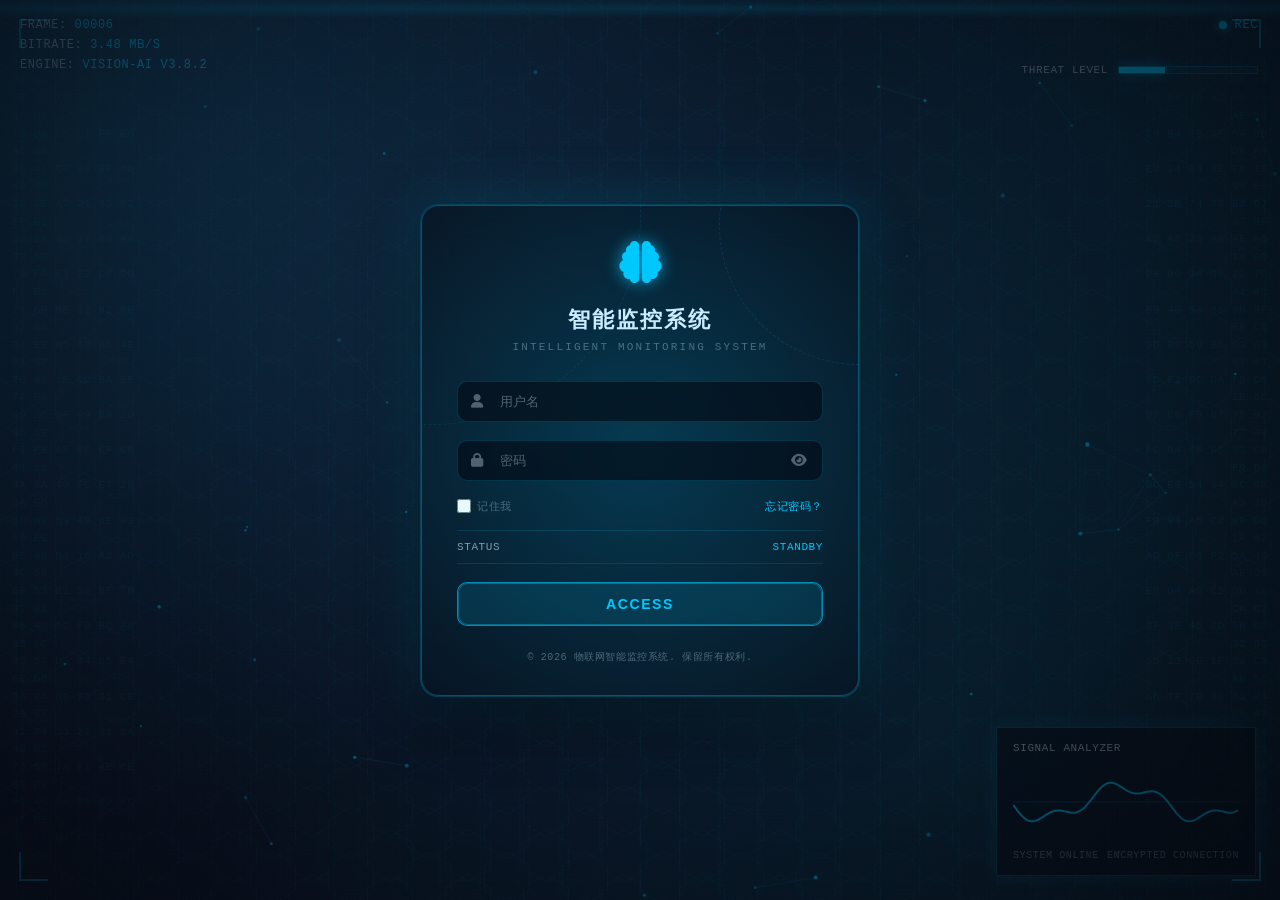
==== commit 5c124269: "second commit all page" ====
--- a/index.html
+++ b/index.html
@@ -1383,7 +1383,7 @@
     <!-- 页脚 -->
     <footer class="footer">
         <div class="container">
-            <p>&copy; 2026 物联网智能监控系统. 保留所有权利.</p>
+            <p></p>
         </div>
     </footer>
 
--- a/css/style.css
+++ b/css/style.css
@@ -53,6 +53,12 @@
 
     /* 侧边栏宽度 */
     --sidebar-width: 240px;
+
+    /* 页面背景（统一HUD风格） */
+    --page-bg:
+        radial-gradient(circle at 18% 15%, #12203a 0%, #0c1528 40%, #070b14 100%),
+        radial-gradient(circle at 85% 20%, rgba(0, 200, 255, 0.06), transparent 55%),
+        radial-gradient(circle at 70% 78%, rgba(0, 200, 255, 0.05), transparent 60%);
 }
 
 /* ========== 全局重置样式 ========== */
@@ -70,7 +76,7 @@
 body {
     font-family: -apple-system, BlinkMacSystemFont, 'Segoe UI', 'PingFang SC', 'Hiragino Sans GB',
         'Microsoft YaHei', 'Helvetica Neue', Helvetica, Arial, sans-serif;
-    background: linear-gradient(135deg, #0a0e27 0%, #1a1f3a 50%, #0f172a 100%);
+    background: var(--page-bg);
     background-attachment: fixed;
     color: var(--text-primary);
     line-height: 1.6;
@@ -100,6 +106,10 @@
     width: var(--sidebar-width);
     height: 100vh;
     border-right: 1px solid rgba(0, 200, 255, 0.25);
+}
+
+.main-content {
+    background: var(--page-bg);
 }
 
 /* 侧边栏HUD效果 */
@@ -516,11 +526,11 @@
 
 /* ========== 页脚 ========== */
 .footer {
-    background-color: var(--bg-primary);
-    border-top: 1px solid var(--border-light);
+    background: transparent;
+    border-top: none;
     padding: var(--spacing-lg) 0;
     text-align: center;
-    color: var(--text-tertiary);
+    color: rgba(230, 242, 255, 0.5);
     font-size: 0.875rem;
     margin-left: var(--sidebar-width);
 }
--- a/css/components.css
+++ b/css/components.css
@@ -4687,6 +4687,22 @@
     margin-bottom: var(--spacing-lg);
 }
 
+.connection-controls,
+.detection-controls,
+.system-controls {
+    display: grid;
+    grid-template-columns: repeat(3, minmax(0, 1fr));
+    gap: var(--spacing-md);
+    align-items: stretch;
+}
+
+.connection-controls .btn,
+.detection-controls .btn,
+.system-controls .btn {
+    width: 100%;
+    height: 48px;
+}
+
 .system-controls,
 .power-controls {
     display: flex;
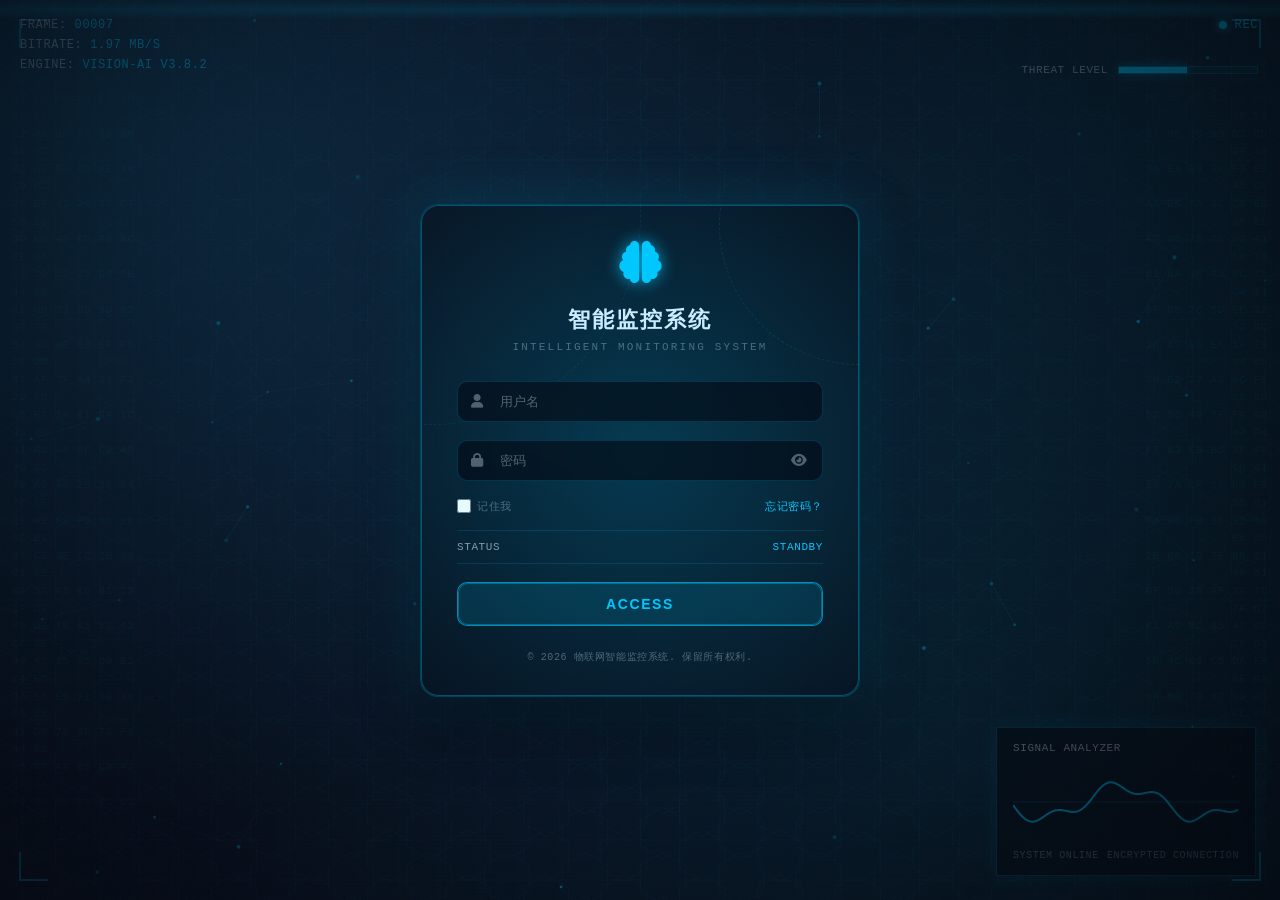
==== commit 3d4299f3: "success" ====
--- a/index.html
+++ b/index.html
@@ -850,20 +850,6 @@
                             <h3><i class="fas fa-video"></i> 摄像头视频流</h3>
                             <div class="video-stream-wrapper">
                                 <img id="detectionVideo" src="" alt="视频流" style="width: 100%; max-width: 1280px; height: auto; border: 2px solid var(--border-color); border-radius: 8px;">
-                                <div class="video-controls-bar">
-                                    <button class="btn btn-success" id="startDetectionBtn">
-                                        <i class="fas fa-play"></i> 启动摄像头
-                                    </button>
-                                    <button class="btn btn-danger" id="stopDetectionBtn" disabled>
-                                        <i class="fas fa-stop"></i> 停止摄像头
-                                    </button>
-                                    <button class="btn btn-info" id="connectControlSystemBtn">
-                                        <i class="fas fa-link"></i> 连接控制系统
-                                    </button>
-                                    <button class="btn btn-secondary" id="refreshVideoStreamBtn">
-                                        <i class="fas fa-sync-alt"></i> 刷新视频流
-                                    </button>
-                                </div>
                             </div>
                         </div>
                         
@@ -879,10 +865,6 @@
                                     <span id="detectionConfidence">--</span>
                                 </div>
                                 <div class="info-item">
-                                    <label>检测时间:</label>
-                                    <span id="detectionTimestamp">--</span>
-                                </div>
-                                <div class="info-item">
                                     <label>运行状态:</label>
                                     <span id="detectionRunningStatus">检查中...</span>
                                 </div>
@@ -914,26 +896,15 @@
                         </div>
                     </div>
 
-                    <!-- 检测连接测试面板 -->
-                    <div class="detection-connection-panel card">
-                        <h3><i class="fas fa-network-wired"></i> 检测连接测试</h3>
-                        <div class="detection-controls">
-                            <button class="btn btn-primary" id="testDetectionConnectionBtn">
-                                <i class="fas fa-vial"></i> 测试检测连接
-                            </button>
-                            <button class="btn btn-info" id="showConnectionStatusBtn">
-                                <i class="fas fa-info-circle"></i> 显示连接状态
-                            </button>
-                            <button class="btn btn-warning" id="diagnoseConnectionBtn">
-                                <i class="fas fa-stethoscope"></i> 诊断连接问题
-                            </button>
-                        </div>
-                    </div>
+                    
 
                     <!-- 系统控制面板 -->
                     <div class="system-control-panel card">
                         <h3><i class="fas fa-cog"></i> 系统控制</h3>
                         <div class="system-controls">
+                            <button class="btn btn-info" id="selfCheckInitBtn">
+                                <i class="fas fa-stethoscope"></i> 自检并初始化
+                            </button>
                             <button class="btn btn-primary" id="initSystemBtn">
                                 <i class="fas fa-power-off"></i> 初始化系统
                             </button>
@@ -992,6 +963,11 @@
                                 <i class="fas fa-sync-alt"></i> 刷新状态
                             </button>
                             <span class="last-update" id="lastUpdateTime">最后更新：--</span>
+                            <div class="connectivity-status" style="margin-top:8px;display:flex;gap:12px;flex-wrap:wrap;">
+                                <span>控制HTTP：<b id="controlHttpStatus">未知</b></span>
+                                <span>检测HTTP：<b id="detectionHttpStatus">未知</b></span>
+                                <span>控制TCP：<b id="controlTcpStatus">未知</b></span>
+                            </div>
                         </div>
                     </div>
 
@@ -1024,44 +1000,23 @@
                         <h3><i class="fas fa-sliders-h"></i> 控制模式</h3>
                         <div class="mode-controls">
                             <div class="mode-section">
-                                <h4>电压探索</h4>
-                                <div class="exploration-controls">
-                                    <div class="form-row">
-                                        <label>最小电压:</label>
-                                        <input type="number" id="minVoltage" min="0" max="30" step="0.1" value="0" class="form-input-small">
-                                    </div>
-                                    <div class="form-row">
-                                        <label>最大电压:</label>
-                                        <input type="number" id="maxVoltage" min="0" max="30" step="0.1" value="20" class="form-input-small">
-                                    </div>
-                                    <div class="form-row">
-                                        <label>步进:</label>
-                                        <input type="number" id="voltageStep" min="0.1" max="5" step="0.1" value="0.5" class="form-input-small">
-                                    </div>
-                                    <div class="form-row">
-                                        <label>等待时间:</label>
-                                        <input type="number" id="waitTime" min="0.1" max="10" step="0.1" value="1.0" class="form-input-small">
-                                    </div>
-                                    <div class="mode-buttons">
-                                        <button class="btn btn-primary" id="startExplorationBtn">
-                                            <i class="fas fa-play"></i> 开始探索
-                                        </button>
-                                        <button class="btn btn-danger" id="stopExplorationBtn">
-                                            <i class="fas fa-stop"></i> 停止探索
-                                        </button>
-                                    </div>
-                                </div>
-                            </div>
-                            <div class="mode-section">
                                 <h4>目标控制</h4>
                                 <div class="target-controls">
-                                    <label for="targetModeSelect">目标模式:</label>
-                                    <select id="targetModeSelect" class="form-select">
-                                        <option value="">请先完成电压探索</option>
-                                    </select>
-                                    <button class="btn btn-sm btn-secondary" id="refreshModesBtn" style="margin-top: 8px;">
-                                        <i class="fas fa-sync-alt"></i> 刷新模式列表
-                                    </button>
+                                    <div class="voltage-range" style="display:flex;gap:12px;align-items:center;margin-bottom:8px;">
+                                        <div>
+                                            <label for="minVoltageInput">最低电压 (kV)：</label>
+                                            <input type="number" id="minVoltageInput" min="0" max="30" step="0.1" value="0" class="voltage-input" style="width:120px;">
+                                        </div>
+                                        <div>
+                                            <label for="maxVoltageInput">最高电压 (kV)：</label>
+                                            <input type="number" id="maxVoltageInput" min="0" max="30" step="0.1" value="20" class="voltage-input" style="width:120px;">
+                                        </div>
+                                        <small style="color:var(--text-secondary)">范围用于目标控制，需保证最低 < 最高</small>
+                                    </div>
+                                    <div class="mode-classes-panel" style="margin-top:12px;">
+                                        <label>已识别模式:</label>
+                                        <div id="modeClassesContainer" class="mode-classes-container" style="display:flex;flex-wrap:wrap;gap:8px;"></div>
+                                    </div>
                                     <div class="mode-buttons">
                                         <button class="btn btn-primary" id="startTargetControlBtn">
                                             <i class="fas fa-play"></i> 开始控制
@@ -1075,127 +1030,33 @@
                         </div>
                     </div>
 
-                    <!-- 主要内容区域 -->
-                    <div class="control-main-content">
-                        <!-- 左侧：设备分组树 -->
-                        <div class="device-tree-panel card">
-                            <div class="panel-header">
-                                <h3><i class="fas fa-sitemap"></i> 设备分组</h3>
-                                <button class="btn btn-sm btn-primary" id="addGroupBtn">
-                                    <i class="fas fa-plus"></i> 添加分组
-                                </button>
-                            </div>
-                            <div class="device-tree" id="deviceTree">
-                                <!-- 树形结构将通过JavaScript动态生成 -->
-                            </div>
-                        </div>
-
-                        <!-- 右侧：设备详情和控制面板 -->
-                        <div class="device-detail-panel card">
-                            <div id="noDeviceSelected" class="no-selection">
-                                <i class="fas fa-mouse-pointer"></i>
-                                <p>请从左侧选择一个设备</p>
-                            </div>
-
-                            <!-- 设备详情（选中设备后显示） -->
-                            <div id="deviceDetail" style="display: none;">
-                                <!-- 设备基本信息 -->
-                                <div class="device-info">
-                                    <div class="device-header">
-                                        <div class="device-title">
-                                            <h3 id="deviceName">设备名称</h3>
-                                            <span class="device-status-badge" id="deviceStatusBadge">
-                                                <i class="fas fa-circle"></i> 离线
-                                            </span>
-                                        </div>
-                                        <div class="device-id">
-                                            <span>设备ID：</span>
-                                            <span id="deviceId">--</span>
-                                        </div>
-                                    </div>
-                                    <div class="device-meta">
-                                        <div class="meta-item">
-                                            <i class="fas fa-tag"></i>
-                                            <span>分组：</span>
-                                            <span id="deviceGroup">--</span>
-                                        </div>
-                                        <div class="meta-item">
-                                            <i class="fas fa-clock"></i>
-                                            <span>最后在线：</span>
-                                            <span id="deviceLastOnline">--</span>
-                                        </div>
-                                        <div class="meta-item">
-                                            <i class="fas fa-info-circle"></i>
-                                            <span>运行状态：</span>
-                                            <span id="deviceRunStatus">--</span>
-                                        </div>
-                                    </div>
-                                </div>
-
-                                <!-- 控制面板 -->
-                                <div class="control-panel">
-                                    <h4><i class="fas fa-sliders-h"></i> 设备控制</h4>
-                                    <div class="control-buttons">
-                                        <button class="btn btn-success" id="startDeviceBtn" data-action="start">
-                                            <i class="fas fa-play"></i> 启动
-                                        </button>
-                                        <button class="btn btn-danger" id="stopDeviceBtn" data-action="stop">
-                                            <i class="fas fa-stop"></i> 停止
-                                        </button>
-                                        <button class="btn btn-warning" id="restartDeviceBtn" data-action="restart">
-                                            <i class="fas fa-redo"></i> 重启
-                                        </button>
-                                    </div>
-                                </div>
-
-                                <!-- 设备参数设置 -->
-                                <div class="device-settings">
-                                    <h4><i class="fas fa-cog"></i> 参数设置</h4>
-                                    <form id="deviceSettingsForm" class="settings-form">
-                                        <div class="form-group">
-                                            <label for="devicePower">功率设置 (%)</label>
-                                            <input type="range" id="devicePower" name="power" min="0" max="100" value="50" step="1">
-                                            <span class="range-value" id="powerValue">50%</span>
-                                        </div>
-                                        <div class="form-group">
-                                            <label for="deviceSpeed">运行速度</label>
-                                            <select id="deviceSpeed" name="speed">
-                                                <option value="low">低速</option>
-                                                <option value="medium" selected>中速</option>
-                                                <option value="high">高速</option>
-                                            </select>
-                                        </div>
-                                        <div class="form-group">
-                                            <label for="deviceMode">运行模式</label>
-                                            <select id="deviceMode" name="mode">
-                                                <option value="auto" selected>自动</option>
-                                                <option value="manual">手动</option>
-                                                <option value="scheduled">定时</option>
-                                            </select>
-                                        </div>
-                                        <div class="form-group">
-                                            <label for="deviceInterval">检测间隔 (秒)</label>
-                                            <input type="number" id="deviceInterval" name="interval" min="1" max="3600" value="10">
-                                        </div>
-                                        <div class="form-group">
-                                            <label>
-                                                <input type="checkbox" id="deviceAutoRestart" name="autoRestart">
-                                                异常自动重启
-                                            </label>
-                                        </div>
-                                        <div class="form-actions">
-                                            <button type="submit" class="btn btn-primary">
-                                                <i class="fas fa-save"></i> 保存设置
-                                            </button>
-                                            <button type="button" class="btn btn-secondary" id="resetSettingsBtn">
-                                                <i class="fas fa-undo"></i> 重置
-                                            </button>
-                                        </div>
-                                    </form>
-                                </div>
-                            </div>
-                        </div>
-                    </div>
+                    <div class="pid-params-panel card">
+                        <h3><i class="fas fa-tachometer-alt"></i> PID参数</h3>
+                        <div class="pid-grid">
+                            <div class="pid-item">
+                                <label>KP：</label>
+                                <span id="pidKp">--</span>
+                            </div>
+                            <div class="pid-item">
+                                <label>KI：</label>
+                                <span id="pidKi">--</span>
+                            </div>
+                            <div class="pid-item">
+                                <label>KD：</label>
+                                <span id="pidKd">--</span>
+                            </div>
+                            <div class="pid-item">
+                                <label>步长：</label>
+                                <span id="pidStepSize">--</span>
+                            </div>
+                            <div class="pid-item">
+                                <label>步时：</label>
+                                <span id="pidStepTime">--</span>
+                            </div>
+                        </div>
+                    </div>
+
+                    
 
                     <!-- 操作日志 -->
                     <div class="operation-logs card">
